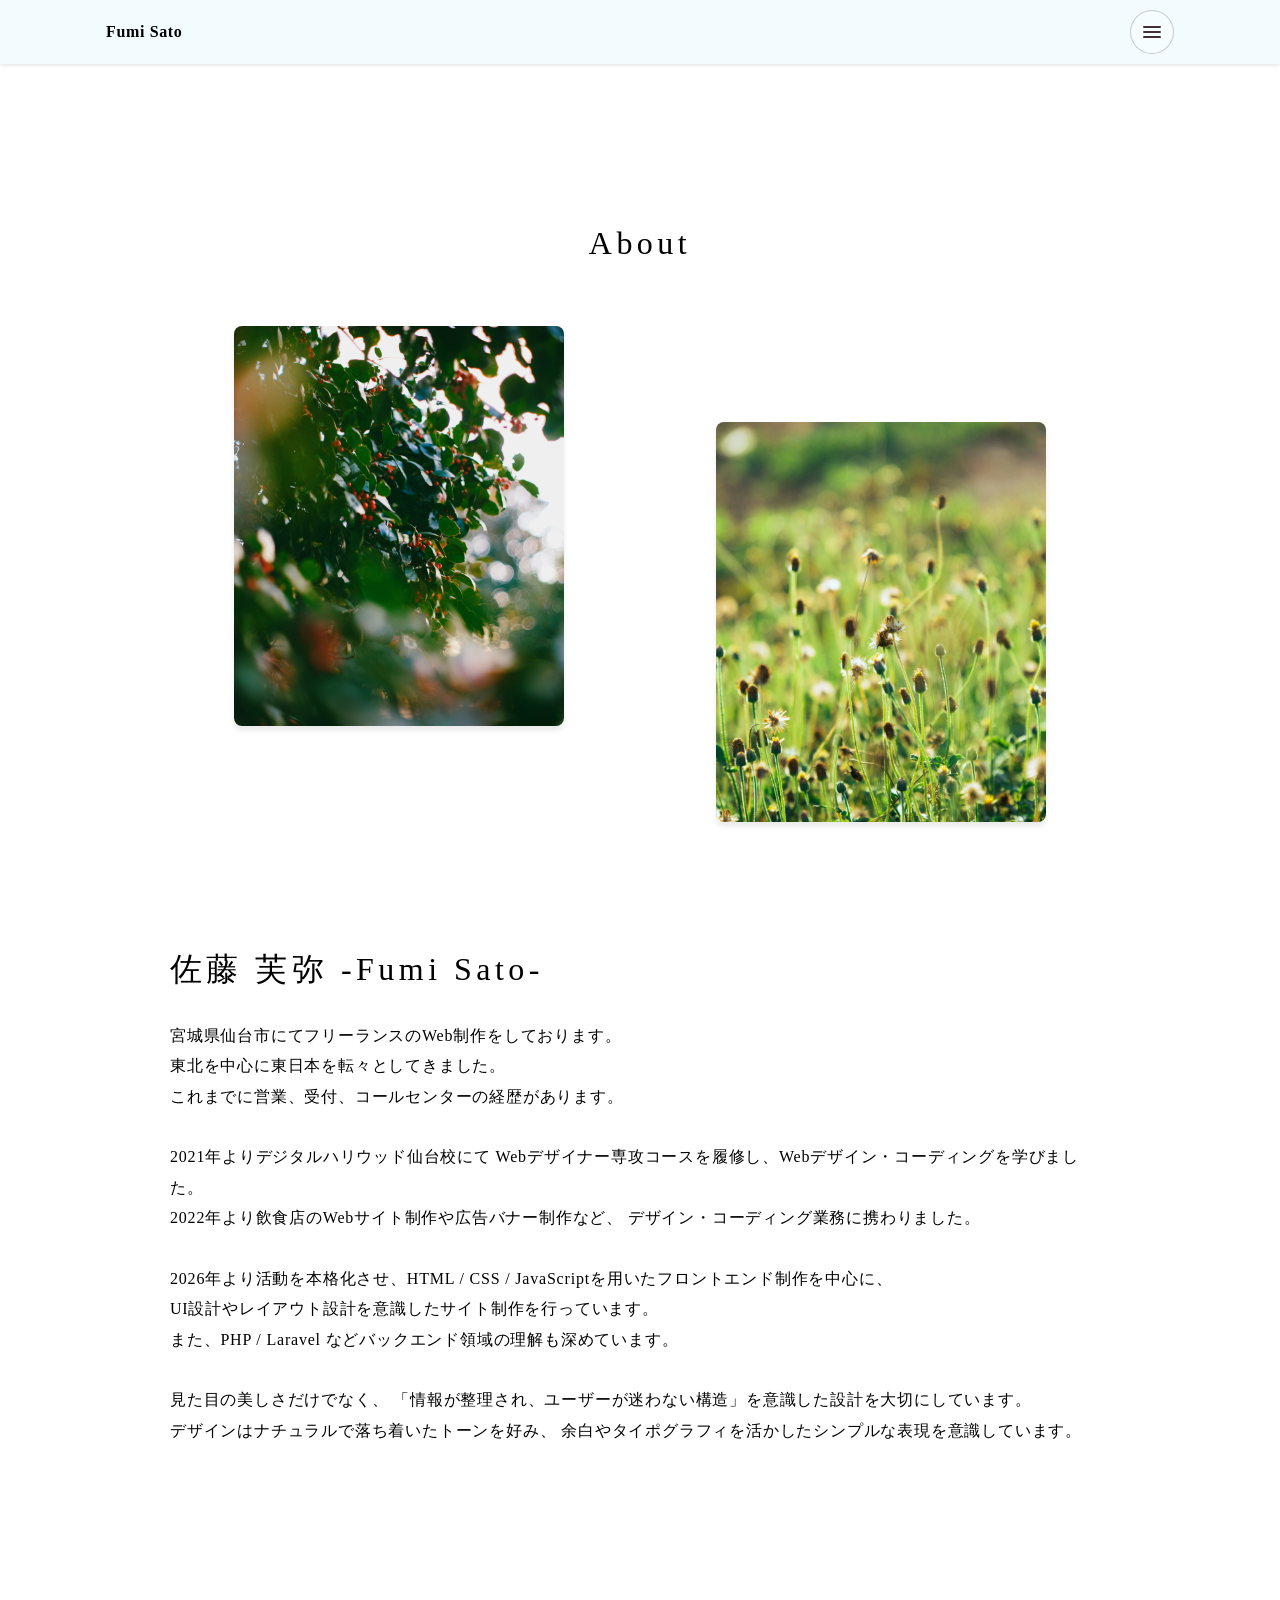
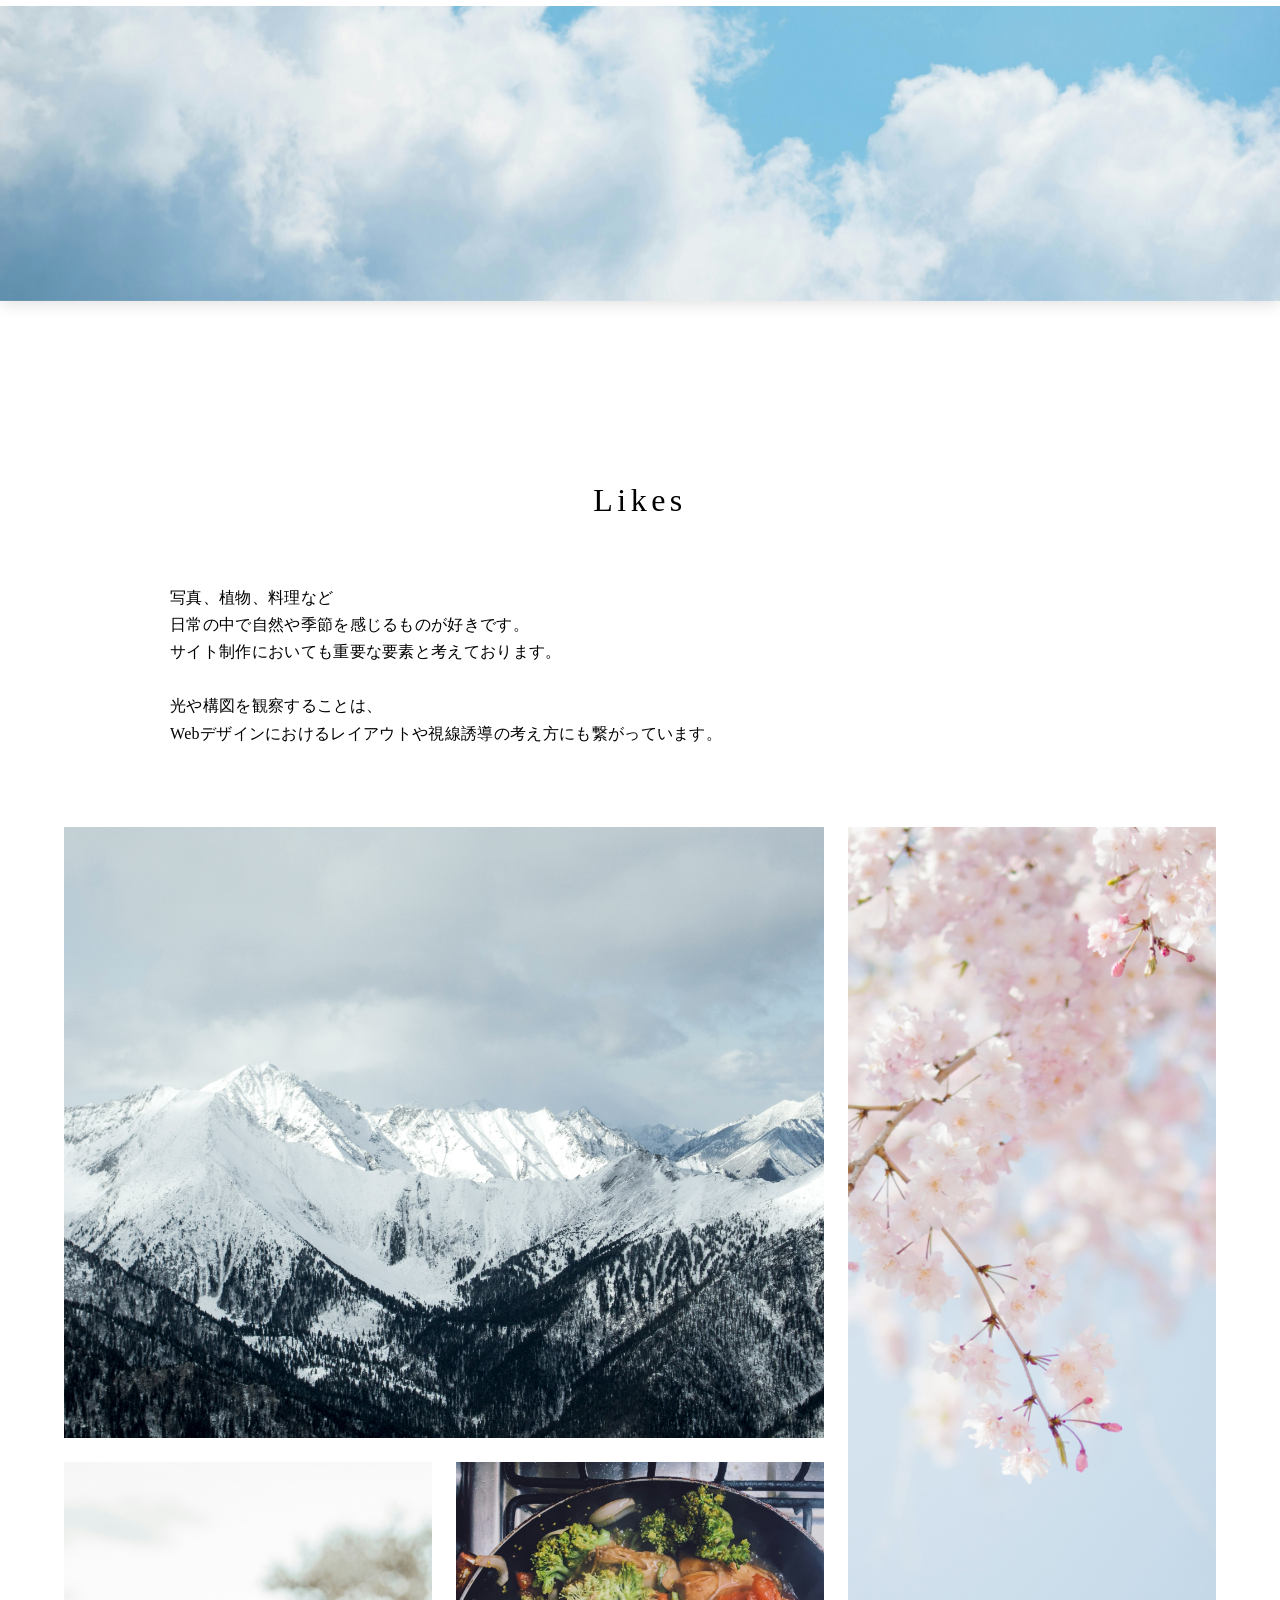
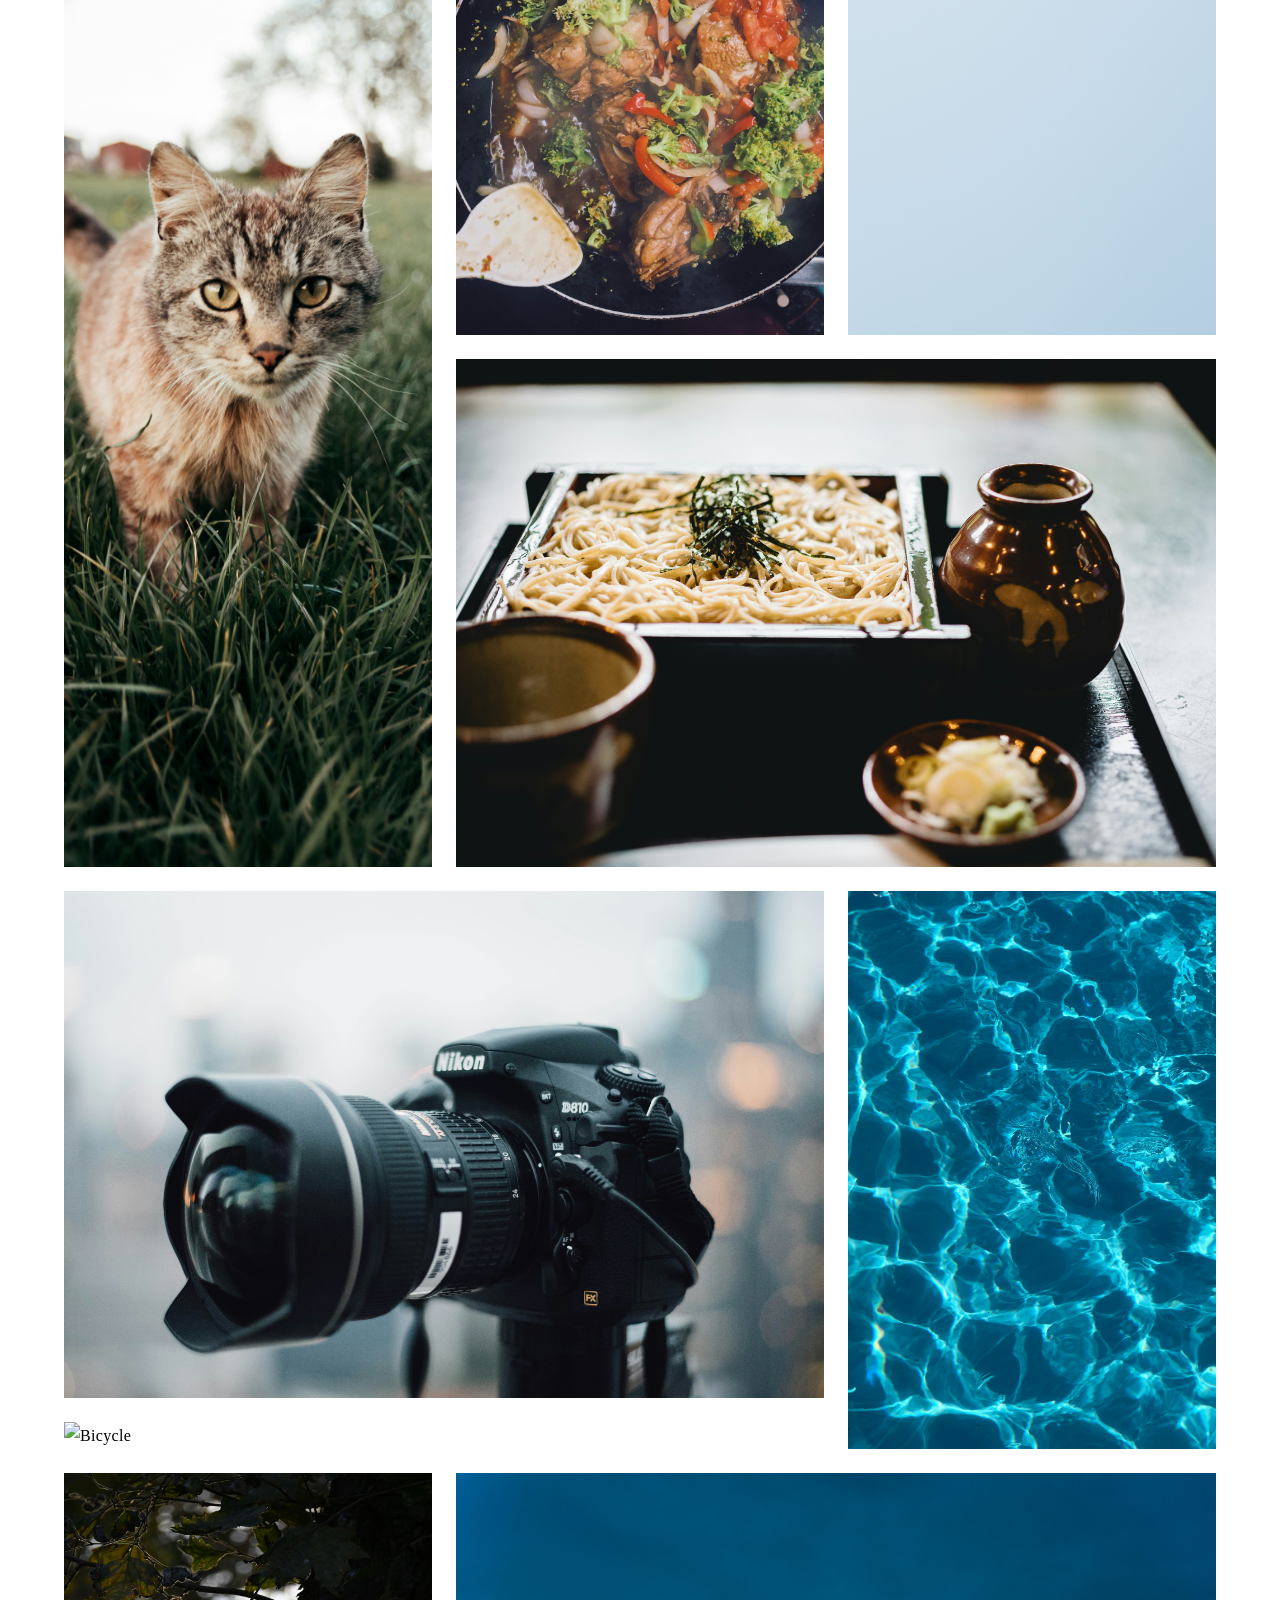
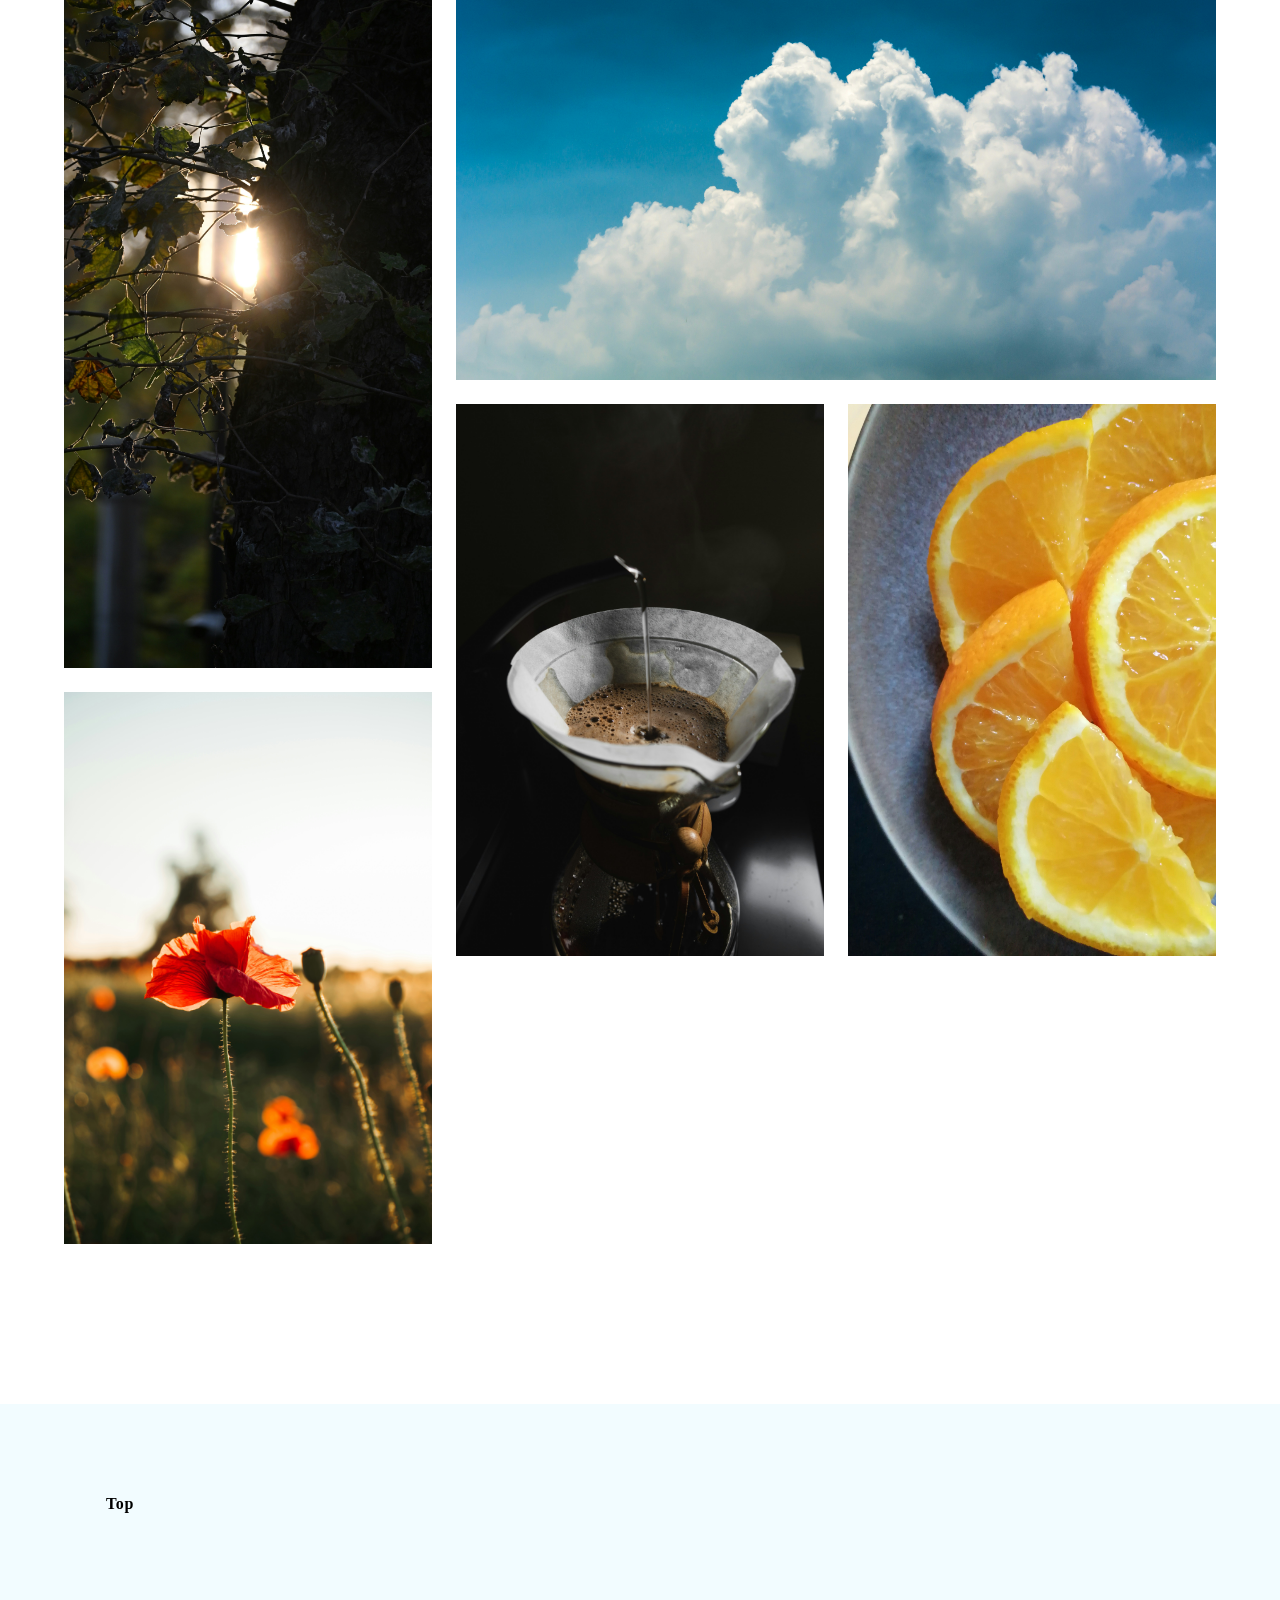
==== about.html @ f1c5778a "20260402_feat_tablet-responsive_index-about_complete" ====
<!DOCTYPE html>
<html>
  <head prefix="og: http://ogp.me">
    <meta charset="UTF-8" />
    <meta name="viewport" content="width=device-width, initial-scale=1" />
    <meta name="description" content="・・・" />
    <meta name="format-detection" content="telephone=no,address=no,email=no" />
    <meta http-equiv="X-UA-Compatible" content="IE=edge" />
    <meta name="robots" content="noindex,nofollow" />

    <!-- ICON -->
    <link rel="shortcut icon" href=".." />
    <link rel="apple-touch-icon-precomposed" href=".." />

    <!-- CSS -->
    <link rel="stylesheet" href="shared/reset.css" />
    <link rel="stylesheet" href="shared/common.css" />
    <link rel="stylesheet" href="shared/style.css" />
    <link rel="stylesheet" href="shared/about.css" />
    <link rel="stylesheet" href="/shared/work.css" />

    <title>title</title>
  </head>
  <body>
    <!-- header -->
    <header class="header">
      <div class="container header__inner">
        <a class="header__name" href="/index.html">Fumi Sato</a>
        <button class="menu-btn" id="menuButton" aria-expanded="false">
          <span class="menu-icon" aria-hidden="true">
            <span></span><span></span><span></span>
          </span>
        </button>
      </div>
    </header>

    <div id="overlay" class="overlay" hidden></div>
    <nav id="siteDrawer" class="drawer" aria-hidden="true" hidden>
      <div class="drawer__title">Menu</div>
      <ul class="drawer__nav">
        <li><a href="/index.html">Top</a></li>
        <li><a href="/about.html">About</a></li>
        <li><a href="/index.html#works">Works</a></li>
        <li><a href="/index.html#tools">Tools</a></li>
        <li><a href="/index.html#contact">Contact</a></li>
        <li>
          <a
            href="https://github.com/Saf-sato/portfolio-site"
            target="_blank"
            rel="noreferrer"
            >GitHub</a
          >
        </li>
      </ul>
      <div class="drawer__meta">
        <a href="mailto:fumisato.web@gmail.com">fumisato.web@gmail.com</a>
      </div>
    </nav>

    <main>
      <div id="about">
        <div class="container">
          <div data-animate="fade">
            <h2 class="about__title">About</h2>
          </div>
          <div class="about__bg" data-animate="fade">
            <img src="/img/about_1.jpg" alt="about-1" />
            <img
              src="/img/about_4.jpg"
              style="top: var(--space-8)"
              alt="about-2"
            />
          </div>
          <div data-animate="fade">
            <h2 class="about__name" data-animate="fade">
              佐藤 芙弥 -Fumi Sato-
            </h2>
            <div class="about__p" data-animate="fade">
              <p>
                宮城県仙台市にてフリーランスのWeb制作をしております。<br />
                東北を中心に東日本を転々としてきました。<br />
                これまでに営業、受付、コールセンターの経歴があります。
                <br />
                <br />
                2021年よりデジタルハリウッド仙台校にて
                Webデザイナー専攻コースを履修し、Webデザイン・コーディングを学びました。<br />

                2022年より飲食店のWebサイト制作や広告バナー制作など、
                デザイン・コーディング業務に携わりました。<br />
                <br />
                2026年より活動を本格化させ、HTML / CSS /
                JavaScriptを用いたフロントエンド制作を中心に、<br />
                UI設計やレイアウト設計を意識したサイト制作を行っています。<br />
                また、PHP / Laravel
                などバックエンド領域の理解も深めています。<br />
                <br />
                見た目の美しさだけでなく、
                「情報が整理され、ユーザーが迷わない構造」を意識した設計を大切にしています。<br />
                デザインはナチュラルで落ち着いたトーンを好み、
                余白やタイポグラフィを活かしたシンプルな表現を意識しています。
              </p>
            </div>
          </div>
        </div>
        <!-- 
        ______________________＿ -->
        <div class="about__area scroll-image" data-animate="fade">
          <img src="img/about_6.jpg" alt="about-3" />
        </div>

        <!-- ______________________＿
          -->
        <div class="container" data-animate="fade">
          <div class="about__i">
            <h2 class="about__title">Likes</h2>
            写真、植物、料理など
            <br />日常の中で自然や季節を感じるものが好きです。<br />
            サイト制作においても重要な要素と考えております。<br />
            <br />
            光や構図を観察することは、<br />
            Webデザインにおけるレイアウトや視線誘導の考え方にも繋がっています。<br />
          </div>
        </div>
        <div class="about__list" data-animate="fade">
          <div class="about__item landscape">
            <img src="/img/like_6.jpg" alt="SnowMountain" />
            <div>
              <p class="about__overlay">Snow Mountain</p>
            </div>
          </div>
          <div class="about__item portrait">
            <img src="/img/like_13.jpg" alt="Sakura" />
            <div class="about__overlay">
              <p>Sakura</p>
            </div>
            <div class="about__item portrait">
              <img src="/img/like_11.jpg" alt="Salad" />
              <div>
                <p class="about__overlay">Salad</p>
              </div>
            </div>
          </div>
          <div class="about__item portrait">
            <img src="/img/like_15.jpg" alt="Cat" />
            <div>
              <p class="about__overlay">Cat</p>
            </div>
          </div>
          <div class="about__item landscape">
            <img src="/img/like_10.jpg" alt="Soba" />
            <div>
              <p class="about__overlay">Soba</p>
            </div>
          </div>
          <div class="about__item landscape">
            <img src="/img/like_4.jpg" alt="Camera" />
            <div>
              <p class="about__overlay">Camera</p>
            </div>
          </div>

          <div class="about__item landscape">
            <img src="/img/like_5.jpg" alt="Bicycle" />
            <div>
              <p class="about__overlay">Bicycle</p>
            </div>
          </div>

          <div class="about__item portrait">
            <img src="/img/like_1.jpg" alt="WaterSurface" />
            <div>
              <p class="about__overlay">Water Surface</p>
            </div>
          </div>
          <div class="about__item large">
            <img src="/img/like_7.jpg" alt="SunLight" />
            <div>
              <p class="about__overlay">Sun Light</p>
            </div>
          </div>
          <div class="about__item landscape">
            <img src="/img/like_17.jpg" alt="Sky" />
            <div>
              <p class="about__overlay">Sky</p>
            </div>
          </div>
          <div class="about__item portrait">
            <img src="/img/like_3.jpg" alt="Coffee" />
            <div>
              <p class="about__overlay">Coffee</p>
            </div>
          </div>
          <div class="about__item portrait">
            <img src="/img/like_12.jpg" alt="Orange" />
            <div>
              <p class="about__overlay">Orange</p>
            </div>
          </div>
          <div class="about__item square">
            <img src="/img/like_2.jpg" alt="Cooking" />
            <div>
              <p class="about__overlay">Cooking</p>
            </div>
          </div>
          <div class="about__item portrait">
            <img src="/img/like_16.jpg" alt="Flower" />
            <div>
              <p class="about__overlay">Flower</p>
            </div>
          </div>
        </div>
      </div>
    </main>

    <!-- footer -->
    <footer id="footer">
      <div class="container footer__inner">
        <a class="header__name" href="#">Top</a>
      </div>
    </footer>
    <!-- JS -->

    <script src="https://ajax.googleapis.com/ajax/libs/jquery/3.7.1/jquery.min.js"></script>
    <script src="https://cdn.jsdelivr.net/npm/simple-parallax-js@5.6.2/dist/simpleParallax.min.js"></script>
    <script src="shared/main.js"></script>
  </body>
</html>
---- shared/common.css ----
/* ==================================
common
================================== */

a {
  color: inherit;
  text-decoration: none;
  text-underline-offset: 0.2em;
  transition: opacity 0.3s ease;
}

a:hover {
  opacity: 0.7;
}

:root {
  /* ------ Layout ------ */
  --container: 1100px;
  --gutter: 20px;

  /* ------ Color system ------ */
  --color-text: #444;
  --color-subtext: #666;
  --color-category: rgb(103, 103, 103);
  --color-bg: #ffffff;
  --color-footer: rgba(176, 235, 255, 0.166);
  --color-bg-shadow: rgba(0, 0, 0, 0.35);
  --color-bg-soft: #f7f7f7;
  --color-border: #2929293c;
  --color-accent: #4a80f6;
  --color-title: #f0f0f0;

  /* ------ Typography ------ */
  --fs-base: 16px;
  --lh-base: 1.7;
  --lh-tight: 1.2; /* 見出し用 */

  /* Font  scale */
  --fs-1: 12px;
  --fs-2: 14px;
  --fs-3: 16px;
  --fs-4: 20px;
  --fs-5: 24px;
  --fs-6: 32px;
  --fs-7: 40px;
  --fs-8: 48px;

  /* ------ Spacing scale ------ */
  --space-1: 8px;
  --space-2: 16px;
  --space-3: 24px;
  --space-4: 32px;
  --space-5: 48px;
  --space-6: 64px;
  --space-7: 80px;
  --space-8: 96px;
  --space-9: 160px;

  /* ------ Radius ------ */
  --radius-sm: 8px;
  --radius-md: 12px;
  --radius-lg: 24px;
  --radius-xl: 32px;

  /* ------ Shadow ----- */
  --shadow-sm: 0 2px 2px rgba(0, 0, 0, 0.08);
  --shadow-md: 0 5px 5px rgba(0, 0, 0, 0.08);
  --shadow-lg: 0 4px 16px rgba(0, 0, 0, 0.12);
  --shadow-xl: 0 5px 20px rgba(0, 0, 0, 0.24);
  --shadow-wh: 2px 1px 1px rgb(222 222 222 / 41%);
  /* ------ Z index ------ */
  --z-header: 50;
  --z-overlay: 80;
  --z-drawer: 90;
  --z-modal: 100;

  /* ------ Animation ------ */
  --drawer-w: min(78vw, 360px);
  --dur: 240ms; /* アニメーション時間（240ms） */
  --ease: cubic-bezier(0.2, 0.8, 0.2, 1);

  /* --- guide line --- */
  --guide-line: none;
  --guide-bg: none;
  /* --guide-line: rgb(54, 94, 180);
  --guide-bg: rgb(172, 240, 255); */
  /* border: solid 1px var(--guide-color); */
}

html {
  font-size: var(--fs-base);
  caret-color: transparent;
}

body {
  line-height: var(--lh-base);
  letter-spacing: 0.02em;
  -webkit-font-smoothing: antialiased;
}

section {
  margin-bottom: var(--space-8);
}

.container {
  width: min(100% - (var(--gutter) * 2), var(--container));
  margin-inline: auto;
  padding: 0 var(--space-2);
}

[class$="__title"] {
  font-weight: 100;
  font-size: var(--fs-6);
  letter-spacing: 0.14em;
  margin-bottom: var(--space-6);
}

h1,
h2,
h3,
h4 {
  line-height: var(--lh-tight);
  margin: 0;
}

p {
  margin: 0;
  letter-spacing: 0.05em;
}

img {
  box-shadow: var(--shadow-lg);
}

* {
  box-sizing: border-box;
}

#works,
#tools,
#contact {
  scroll-margin-top: var(--space-7);
}

/* ==================================
  Breakpoints
  Desktop First: 1024px / 768px
================================== */
/* --- タブレット: ～768px --- */
@media (max-width: 768px) {
  a {
    color: inherit;
    text-decoration: none;
    text-underline-offset: 0.2em;
    transition: opacity 0.3s ease;
  }

  a:hover {
    opacity: 0.7;
  }

  :root {
    /* ------ Layout ------ */
    --container: 100%;
    --gutter: 16px;

    /* ------ Color system ------ */
    --color-text: #444;
    --color-subtext: #666;
    --color-category: rgb(103, 103, 103);
    --color-bg: #ffffff;
    --color-footer: rgba(176, 235, 255, 0.166);
    --color-bg-shadow: rgba(0, 0, 0, 0.35);
    --color-bg-soft: #f7f7f7;
    --color-border: #2929293c;
    --color-accent: #4a80f6;
    --color-title: #f0f0f0;

    /* ------ Typography ------ */
    --fs-base: 16px;
    --lh-base: 1.7;
    --lh-tight: 1.2; /* 見出し用 */

    /* Font  scale */
    --fs-1: 12px;
    --fs-2: 14px;
    --fs-3: 16px;
    --fs-4: 20px;
    --fs-5: 24px;
    --fs-6: 32px;
    --fs-7: 40px;
    --fs-8: 48px;

    /* ------ Spacing scale ------ */
    --space-1: 8px;
    --space-2: 16px;
    --space-3: 24px;
    --space-4: 32px;
    --space-5: 48px;
    --space-6: 64px;
    --space-7: 80px;
    --space-8: 96px;
    --space-9: 160px;

    /* ------ Radius ------ */
    --radius-sm: 8px;
    --radius-md: 12px;
    --radius-lg: 24px;
    --radius-xl: 32px;

    /* ------ Shadow ----- */
    --shadow-sm: 0 2px 2px rgba(0, 0, 0, 0.08);
    --shadow-md: 0 5px 5px rgba(0, 0, 0, 0.08);
    --shadow-lg: 0 4px 16px rgba(0, 0, 0, 0.12);
    --shadow-xl: 0 5px 20px rgba(0, 0, 0, 0.24);
    /* ------ Z index ------ */
    --z-header: 50;
    --z-overlay: 80;
    --z-drawer: 90;
    --z-modal: 100;

    /* ------ Animation ------ */
    --drawer-w: min(78vw, 360px);
    --dur: 240ms; /* アニメーション時間（240ms） */
    --ease: cubic-bezier(0.2, 0.8, 0.2, 1);

    /* --- guide line --- */
    --guide-line: none;
    --guide-bg: none;
    /* --guide-line: rgb(54, 94, 180);
  --guide-bg: rgb(172, 240, 255); */
    /* border: solid 1px var(--guide-color); */
  }

  html {
    font-size: var(--fs-base);
    caret-color: transparent;
  }

  body {
    line-height: var(--lh-base);
    letter-spacing: 0.02em;
    -webkit-font-smoothing: antialiased;
  }

  section {
    margin-bottom: var(--space-6);
  }

  .container {
    margin-inline: auto;
    width: min(100% - (var(--gutter) * 2), var(--container));
    padding: 0;
  }

  [class$="__title"] {
    font-weight: 100;
    font-size: var(--fs-6);
    letter-spacing: 0.14em;
    margin-bottom: var(--space-4);
  }

  :is(.works__title, ) {
    font-weight: 100;
    font-size: var(--fs-6);
    letter-spacing: 0.14em;
    margin-bottom: var(--space-4);
  }

  h1,
  h2,
  h3,
  h4 {
    line-height: var(--lh-tight);
    margin: 0;
  }

  p {
    margin: 0;
    letter-spacing: 0.05em;
  }

  img {
    box-shadow: var(--shadow-lg);
  }

  * {
    box-sizing: border-box;
  }

  #works,
  #tools,
  #contact {
    scroll-margin-top: var(--space-7);
  }
}

/* ==================================
common next,back__button
================================== */
.next__button {
  display: flex;
  inline-size: max-content;
  /* margin: 0 auto;   真ん中寄せ解除  */
  align-items: center;
  gap: var(--space-1);
}

.next__button:hover {
  opacity: 0.7;
}

.next__button__arrow {
  display: inline-block;
  transition: transform 0.3s ease;
}

.next__button:hover .next__button__arrow {
  transform: translateX(4px);
}

.back__button {
  display: flex;
  inline-size: max-content;
  margin: 0 auto;
  align-items: center;
  gap: var(--space-1);
}

.back__button:hover {
  opacity: 0.7;
}

.back__button__arrow {
  display: inline-block;
  transition: transform 0.3s ease;
}

.back__button:hover .back__button__arrow {
  transform: translateX(-4px);
}

/* ==================================
common data-animate="fade"
================================== */

@keyframes fadeIn {
  from {
    opacity: 0;
    transform: translateY(0);
  }
  to {
    opacity: 1;
    transform: translateY(0);
  }
}

[data-animate="fade"] {
  opacity: 0;
  transition: opacity 1s ease;
  animation: fadeIn linear;
  animation-timeline: view();
  animation-range: entry 0% cover 35%;
  /* 先に出したい要素向け数値 →0% cover 10%;*/
}

[data-animate="fade"].is__show {
  opacity: 1;
}
/* ==================================
common --page-animation
================================== */

/* ==================================
header
================================== */
/* --- Header --- */
.header {
  position: sticky;
  top: 0;
  z-index: 50;
  background: rgba(176, 235, 255, 0.166);
  backdrop-filter: blur(10px);
  box-shadow: var(--shadow-sm);
}
.header__inner {
  display: flex;
  align-items: center;
  justify-content: space-between;
  height: var(--space-6);
}
.header__name {
  font-weight: 600;
  letter-spacing: 0.04em;
}

/* --- Hamburger button --- */
.menu-btn {
  display: inline-grid;
  place-items: center;
  width: 44px;
  height: 44px;
  border: 1px solid var(--color-border);
  border-radius: 100%;
  background: rgba(255, 255, 255, 0.3);
  cursor: pointer;
}

.menu-icon {
  position: relative;
  width: 18px;
  height: 12px;
}
.menu-icon span {
  position: absolute;
  left: 0;
  width: 100%;
  height: 2px;
  background: #3e3131;
  border-radius: 2px;
  transition: transform var(--dur) var(--ease), top var(--dur) var(--ease),
    opacity var(--dur) var(--ease);
}
.menu-icon span:nth-child(1) {
  top: 0;
}
.menu-icon span:nth-child(2) {
  top: 5px;
}
.menu-icon span:nth-child(3) {
  top: 10px;
}

/* --- Open state: hamburger -> X --- */
.is-open .menu-icon span:nth-child(1) {
  top: 5px;
  transform: rotate(45deg);
}
.is-open .menu-icon span:nth-child(2) {
  opacity: 0;
}
.is-open .menu-icon span:nth-child(3) {
  top: 5px;
  transform: rotate(-45deg);
}

/* --- Overlay --- */
.overlay {
  position: fixed;
  inset: 0;
  background: rgba(0, 0, 0, 0.35);
  opacity: 0;
  pointer-events: none;
  transition: opacity var(--dur) var(--ease);
  z-index: 80;
}
.overlay.is-open {
  opacity: 1;
  pointer-events: auto;
}

/* --- Drawer --- */
.drawer {
  display: flex;
  flex-direction: column;
  position: fixed;
  top: 0;
  right: 0;
  height: 100dvh;
  width: var(--drawer-w);
  background: #fff;
  transform: translateX(100%);
  transition: transform var(--dur) var(--ease);
  z-index: 90;
  padding: 20px 18px;
  gap: 18px;
}
.drawer.is-open {
  transform: translateX(0);
}
.drawer__title {
  color: rgba(0, 0, 0, 0.6);
}
.drawer__nav {
  display: grid;
  gap: 10px;
  padding: 0;
  margin: 0;
  list-style: none;
}
.drawer__nav a {
  display: block;
  padding: 10px 10px;
  border-radius: 12px;
}
.drawer__nav a:hover {
  background: rgba(0, 0, 0, 0.04);
}
.drawer__meta {
  margin-top: auto;
  padding-top: 14px;
  display: grid;
  gap: 10px;
  font-size: 14px;
  color: rgba(0, 0, 0, 0.75);
}

/* --- Scroll lock --- */
body.is-locked {
  overflow: hidden;
}

/* ==================================
footer
================================== */
#footer {
  display: block;
  position: relative;
  background: var(--color-footer);
  top: var(--space-9);
}
.footer__inner {
  display: flex;
  align-items: center;
  justify-content: space-between;
  height: 200px;
}
.footer__name {
  font-weight: 600;
  letter-spacing: 0.04em;
}
@media (max-width: 768px) {
  #footer {
    margin: 0 auto;
    min-width: 300px;
    padding: 0 var(--space-8);
  }
}
---- shared/style.css ----
/* ==================================
hero
================================== */
#hero {
  position: relative;
  height: 80vh;
  overflow: hidden;
  clip-path: border-box;
}

.hero__bg {
  position: absolute;
  inset: 0;
  z-index: -1;
}

.hero__bg img {
  width: 100%;
  height: 100%;
  object-fit: cover;
  /* hero画像の差替時：位置調整項目 */
  object-position: calc(100% - 0px) calc(55% - 10px);
  clip-path: polygon(0 -40%, 100% 0%, 100% 100%, 40% 100%);
}

.hero__name {
  position: absolute;
  mix-blend-mode: soft-light;
  top: 50%;
  left: 15%;
  transform: translate(-50%, -50%);
  text-shadow: var(--shadow-wh);
}

/* ======= tablet/sp境界 =======*/
@media (max-width: 768px) {
  .hero__name {
    left: 22%;
  }
}

/* ==================================
self
================================== */
#self {
  position: relative;
  width: 100%;
  margin-bottom: calc(var(--space-8) + var(--space-9));
  padding: 0 var(--space-2);
}

.self__name {
  display: flex;
  margin-bottom: var(--space-4);
}
.self__name span {
  margin-left: var(--space-2);
}

.self__p {
  margin-bottom: var(--space-6);
}
.self__p a {
  display: block;
  position: relative;
  font-size: var(--fs-4);
  left: var(--space-3);
  margin-top: var(--space-3);
}

.self__space {
  margin-bottom: var(--space-4);
}

.self__area {
  position: relative;
}
.self__area img {
  object-fit: cover;
  width: 100%;
  height: 40vh;
  border-radius: var(--radius-lg);
  box-shadow: var(--shadow-md);
}
/* .self__p {
  letter-spacing: 0.2rem;
} */
@media (max-width: 768px) {
  #self {
    margin-bottom: var(--space-9);
    padding: 0 var(--space-8);
  }
}

/* ==================================
work
================================== */
#works {
  display: block;
  top: var(--space-5);
}

.works__inner {
  display: grid;
  grid-template-columns: 44% minmax(0, 1fr);
  align-items: start;
  border: solid 1px var(--guide-line);
}

/* --- PC left sticky --- */
.works__intro {
  position: sticky;
  top: var(--space-8);
  animation-range: entry 0% cover 10%;
  /* works__galleryとの幅を要調整 */
  margin-top: var(--space-4);
  left: 10vw;
  z-index: 10;
  isolation: isolate;
}

.works__title {
  padding: 0;
  border: solid 1px var(--guide-line);
  margin: 0;
  white-space: nowrap;
}

.works__lead {
  display: block;
  font-size: calc(4px+ (var(--space-1)));
  line-height: 1.9;
  color: var(--color-text);
  margin-top: var(--space-3);
  border: solid 1px var(--guide-line);
  padding-right: var(--space-8);
}

/* デザイン事例 */
.works__link {
  display: inline-flex;
  align-items: center;
  width: fit-content;
  font-size: var(--fs-2);
  line-height: 1;
  text-decoration: none;
  color: inherit;
  padding-bottom: 4px;
  border-bottom: 1px solid #111;
}

/* --- PC right  --- */
.works__gallery {
  position: relative;
  display: grid;
  grid-template-rows: repeat(4, auto);
  column-gap: 1.5em;
  gap: var(--space-6);
  margin-top: var(--space-8);
  margin-left: var(--space-4);
  z-index: 1;
}

.works__content {
  box-sizing: border-box;
  border: solid 1px var(--guide-line);
  margin-bottom: var(--space-6);
}

.works__content a {
  display: block;
  text-decoration: none;
  color: inherit;

  font-size: var(--fs-2);
  line-height: 1.6;
}
.works__content img {
  display: block;
  object-position: center;
  object-fit: cover;
  margin: 0 auto;
  box-shadow: var(--shadow-md);
  border-radius: var(--radius-lg);
  transition: transform 0.5s ease, opacity 0.4s ease;
  aspect-ratio: 600 / 360;
  max-height: 500px;
}
.works__content span {
  display: block;
  height: var(--space-4);
}

.works__content a:hover img {
  opacity: 1;
}

.works__card {
  display: flex;
  flex-direction: column;
  position: relative;
  gap: var(--space-3);
  margin-left: var(--space-3);
  margin-top: var(--space-3);
  border: solid 1px var(--guide-line);
}

.works__card h3 {
  font-size: var(--fs-4);
  margin-left: var(--space-1);
}

.works__card ul {
  font-size: var(--fs-2);
  display: flex;
  list-style: none;
  margin: 0;
  padding: 0;
}
.works__card li {
  padding: var(--space-1);
  margin-left: var(--space-1);
  border: solid 1px;
  border-radius: var(--radius-md);
  display: block;
  width: max-content;
}

/* ======= tablet/sp境界 =======*/
@media (max-width: 768px) {
  .works__inner {
    display: flex;
    grid-template-columns: none;
    flex-direction: column;
    align-items: center;
  }
  .works__intro {
    position: inherit;
    display: contents;
  }
  .works__title {
    white-space: break-spaces;
  }
  .works__lead {
    padding-right: 0;
  }

  /* --- PC right  --- */
  .works__gallery {
    /* padding-left: var(--space-6); */
    margin-left: 0;
    margin-top: var(--space-5);
  }
  .works__content img {
    max-height: 300px;
  }
  .works__card {
    /* left: 0; */
    padding-right: var(--space-3);
  }
  /* .works__card ul {
    flex-direction: column;
  } */
}

/* ===============================
Tools
=============================== */
#tools {
  background-color: var(--color-bg-soft);
  padding: var(--space-6) 0;
  display: block;
}

.tools__list {
  display: grid;
  grid-template-columns: repeat(2, 1fr);
  gap: var(--space-4);
  max-width: 800px;
  margin: 0 auto;
  padding: 0;
  list-style: none;
}

.tools__title {
  text-align: center;
  animation-range: entry 0% cover 10%;
}

.tools__item {
  border: 1px solid #eee;
  box-shadow: var(--shadow-lg);
  padding: var(--space-4);
}

.tools__item h3 {
  font-weight: 600;
  margin-bottom: var(--space-2);
}

.tools__item ul {
  list-style: none;
}

.tools__item li {
  margin-bottom: var(--space-1);
}
/* tablet/sp境界 */
@media (max-width: 768px) {
  .tools__list {
    grid-template-columns: none;
    margin: 0 auto;
    min-width: 300px;
    padding: 0 var(--space-8);
  }
}

/* ==================================
contact
================================== */
#contact {
  margin-bottom: var(--space-6);
}
.contact__lead p {
  margin-bottom: var(--space-2);
}
.contact__lead a {
  position: relative;
  left: var(--space-2);
}

@media (max-width: 768px) {
  #contact {
    margin: 0 auto;
    min-width: 300px;
    padding: 0 var(--space-8);
  }
}
---- shared/about.css ----
/* ==================================
about
================================== */

#about {
  position: relative;
  overflow: hidden;
  margin-top: var(--space-9);
}
.about__title {
  border: solid 1px var(--guide-line);
  text-align: center;
}

.about__bg {
  display: grid;
  max-height: max-content;
  padding-bottom: calc(var(--space-6) + var(--space-9));
  border: solid 1px var(--guide-line);
  gap: var(--space-3);
  grid-auto-flow: column;
  justify-content: space-evenly;
}

.about__bg img {
  position: relative;
  /* max-width: 400px; */
  box-shadow: var(--shadow-md);
  border-radius: var(--radius-sm);
  border: solid 1px var(--guide-line);
  width: 330px;
  max-height: 400px;
  object-fit: cover;
}

.about__name {
  display: block;
  padding: 0 var(--space-4);
  text-align: -webkit-auto;
  margin: 0 var(--space-4);
  /* __title css引用 */
  font-weight: 100;
  font-size: var(--fs-6);
  letter-spacing: 0.14em;
  margin-bottom: var(--space-4);
}

.about__p {
  display: block;
  padding: 0 var(--space-4);
  margin: 0 var(--space-4);
  margin-bottom: var(--space-7);
  text-align: -webkit-auto;
}

.about__p p {
  line-height: 1.9; /*!! */
}
.about__area {
  position: relative;
  overflow: hidden;
  min-height: 35vh;
  width: 100%;
  margin-top: var(--space-9);
}

.about__area img {
  position: absolute;
  bottom: -15%;
  left: 0;
  width: 100%;
  height: 160%;
  object-fit: cover;
  transform: translateY(0);
  will-change: transform;
}

.about__i {
  display: block;
  padding: 0 var(--space-4);
  margin: 0 var(--space-4);
  margin-top: var(--space-9);
  margin-bottom: var(--space-7);
  text-align: -webkit-auto;
}
.about__like {
  text-align: justify;
  /* __title css引用 */
  font-weight: 100;
  font-size: var(--fs-6);
  letter-spacing: 0.14em;
  margin-bottom: var(--space-4);
}
/* like images */
.about__list {
  display: grid;
  grid-auto-flow: dense;
  grid-template-columns: repeat(3, 1fr);
  max-width: 1300px;
  gap: var(--space-3);
  margin-inline: auto;
  padding: 0 var(--space-6);
}

.about__item {
  position: relative;
  overflow: hidden;
}
.about__item img {
  display: block;
  width: 100%;
  height: 100%;
  object-fit: cover;
}

/* overlay */
.about__overlay {
  position: absolute;
  inset: 0;
  display: grid;
  place-items: center;
  font-size: var(--fs-7);
  font-weight: 200;
  letter-spacing: var(--fs-2);
  background: var(--color-bg-shadow);
  color: var(--color-title);
  padding: var(--space-2);
  opacity: 0;
  transition: opacity 0.3s ease;
}

.about__item:hover .about__overlay {
  opacity: 1;
}

/* image size */
.square {
  grid-column: span 1;
  grid-row: span 1;
}

/* 1 × 2 */
.portrait {
  grid-column: span 1;
  grid-row: span 2;
}

/* 2 × 1 */
.landscape {
  grid-column: span 2;
  grid-row: span 1;
}

/* 2 × 2 */
.large {
  grid-column: span 1;
  grid-row: span 2;
}

/* ======= tablet/sp境界 =======*/
@media (max-width: 768px) {
  .about__name {
    margin: 0 var(--space-4);
    margin-bottom: var(--space-4);
  }

  .about__like {
    text-align: justify;
  }

  .about__overlay {
    font-size: var(--fs-4);
    font-weight: 200;
    letter-spacing: var(--fs-1);
  }
}
---- shared/work.css ----
/* ==================================
work --wrapper 
================================== */
#work {
  position: relative;
  overflow: hidden;
  margin-top: var(--space-9);
  margin-bottom: var(--space-4);
}
#work span {
  display: block;
  height: var(--space-6);
  border: solid 1px var(--guide-line);
}

/* --- overview --- */
.work__wrapper {
  display: flex;
  justify-content: space-around;
  gap: var(--space-7);
  border: solid 1px var(--guide-line);
}

.work__left img {
  display: block;
  margin-inline: auto;
  box-shadow: none;
  max-height: 480px;
  border-radius: var(--radius-md);
}
.work__left h2 {
  text-align: center;
}

.work__right {
  min-width: 400px;
  padding-right: var(--space-3);
}
.work__right dl {
  display: grid;
  grid-template-columns: 180px 1fr;
  margin: 0 auto;
  margin-top: var(--space-5);
  margin-bottom: var(--space-4);
}

.work__right dt,
.work__right dd {
  margin: 0;
  padding: var(--space-3) 0;
  border-bottom: 1px solid var(--color-border);
}
.work__right dt {
  font-weight: 600;

  padding-left: var(--space-2);
}
.work__right dd {
  line-height: 1.8;
}

.work__right p {
  margin: 0 auto;
  margin-bottom: var(--space-3);
}

.work__category {
  font-size: var(--fs-2);
  color: var(--color-category);
  line-height: 1;
  padding-left: var(--space-2);
  opacity: 0.8;
}

/* ==================================
work --comment
================================== */

.comment__wrapper {
  display: block;
  border: solid 1px var(--guide-line);
  margin-bottom: var(--space-5);
}
.comment__list {
  display: flex;
  list-style: none;
  margin-bottom: var(--space-5);
}
.comment__list li {
  padding: var(--space-1);
  margin-left: var(--space-2);
  border: solid 1px;
  border-radius: var(--radius-md);
  display: block;
  width: max-content;
}

.comment__url {
  display: inline-flex;
  align-items: center;
  font-size: var(--fs-2);
  color: var(--color-subtext);
  line-height: 1;
  margin-left: var(--space-2);
  margin-bottom: var(--space-4);
}

/* ==================================
work --image
================================== */
.image__list {
  position: relative;
  top: var(--space-4);
  list-style: none;
  padding: none;

  display: flex;
  padding: 0 15vw;
  object-position: center;
  /* object-fit: none; */
  justify-content: center;
}
.image__list li {
  display: flex;
  justify-content: center;
  margin-bottom: var(--space-4);
}

.image__list li img {
  display: block;
  object-fit: cover;
  box-shadow: var(--shadow-xl);
  border-radius: var(--radius-lg);
  max-width: 100%;
  height: auto;
}

.image__list span {
  display: block;
  height: 100px;
}
/* ==================================
work --story
================================== */
.story__title {
  display: flex;
  font-size: var(--fs-4);
}
.story__list {
  display: grid;
}
.story__item {
  display: flex;
  flex-direction: row;
  justify-content: flex-start;
  align-items: baseline;
  margin-bottom: var(--space-5);
}

.story__item h4 {
  min-width: 200px;
}

/* ==================================
work --user
================================== */
.user__title {
  display: flex;
  font-size: var(--fs-4);
}

.user__list {
  display: grid;
}
.user__item {
  display: flex;
  flex-direction: row;
  justify-content: flex-start;
  align-items: baseline;
  margin-bottom: var(--space-5);
}

.user__item h4 {
  min-width: 200px;
}

/* ==================================
work --wire
================================== */
.wire__title {
  display: flex;
  font-size: var(--fs-4);
}
.wire__list {
  display: flex;
  list-style: none;
  justify-items: center;
  grid-auto-flow: column;
  justify-content: center;
  gap: var(--space-2);
}

.wire__list li {
  overflow: hidden;
  padding: var(--space-2);
}

.wire__list img {
  display: block;
  width: 100%;
  height: auto;
  object-fit: cover;
}

.wire__list li:nth-child(2) img {
  max-width: 500px;
}

/* ==================================
work-common CheckMark
================================== */
.checkmark {
  padding-left: var(--space-4);
  position: relative;
}

.checkmark:before,
.checkmark:after {
  content: "";
  display: block;
  position: absolute;
}
.checkmark:before {
  width: var(--space-3);
  height: var(--space-3);
  border-radius: var(--space-3);
  background: #ffffff;
  border: 1px solid #000000;
  left: 0;
  top: 3px;
}
.checkmark:after {
  border-left: 2px solid #000000;
  border-bottom: 2px solid #000000;
  width: var(--space-3);
  height: var(--space-1);
  -webkit-transform: rotate(-45deg);
  transform: rotate(-45deg);
  left: 5px;
  top: 6px;
}
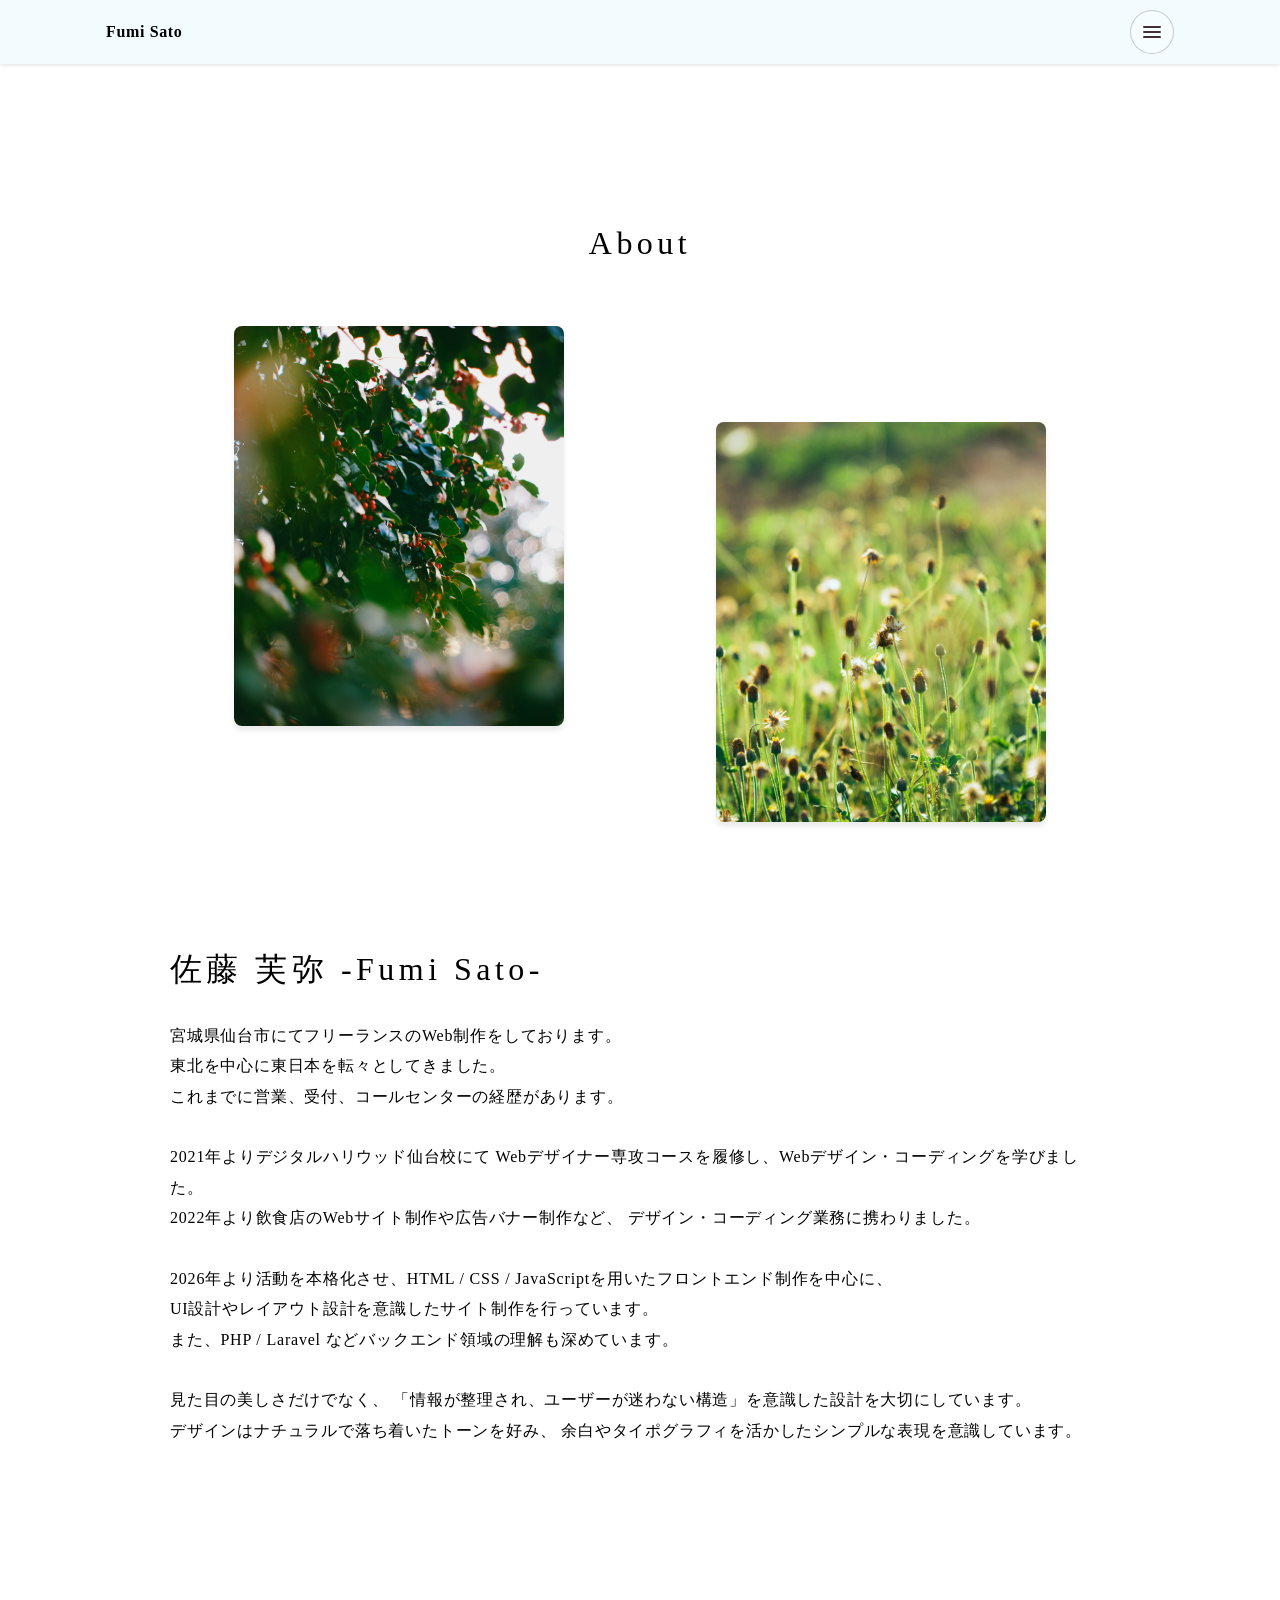
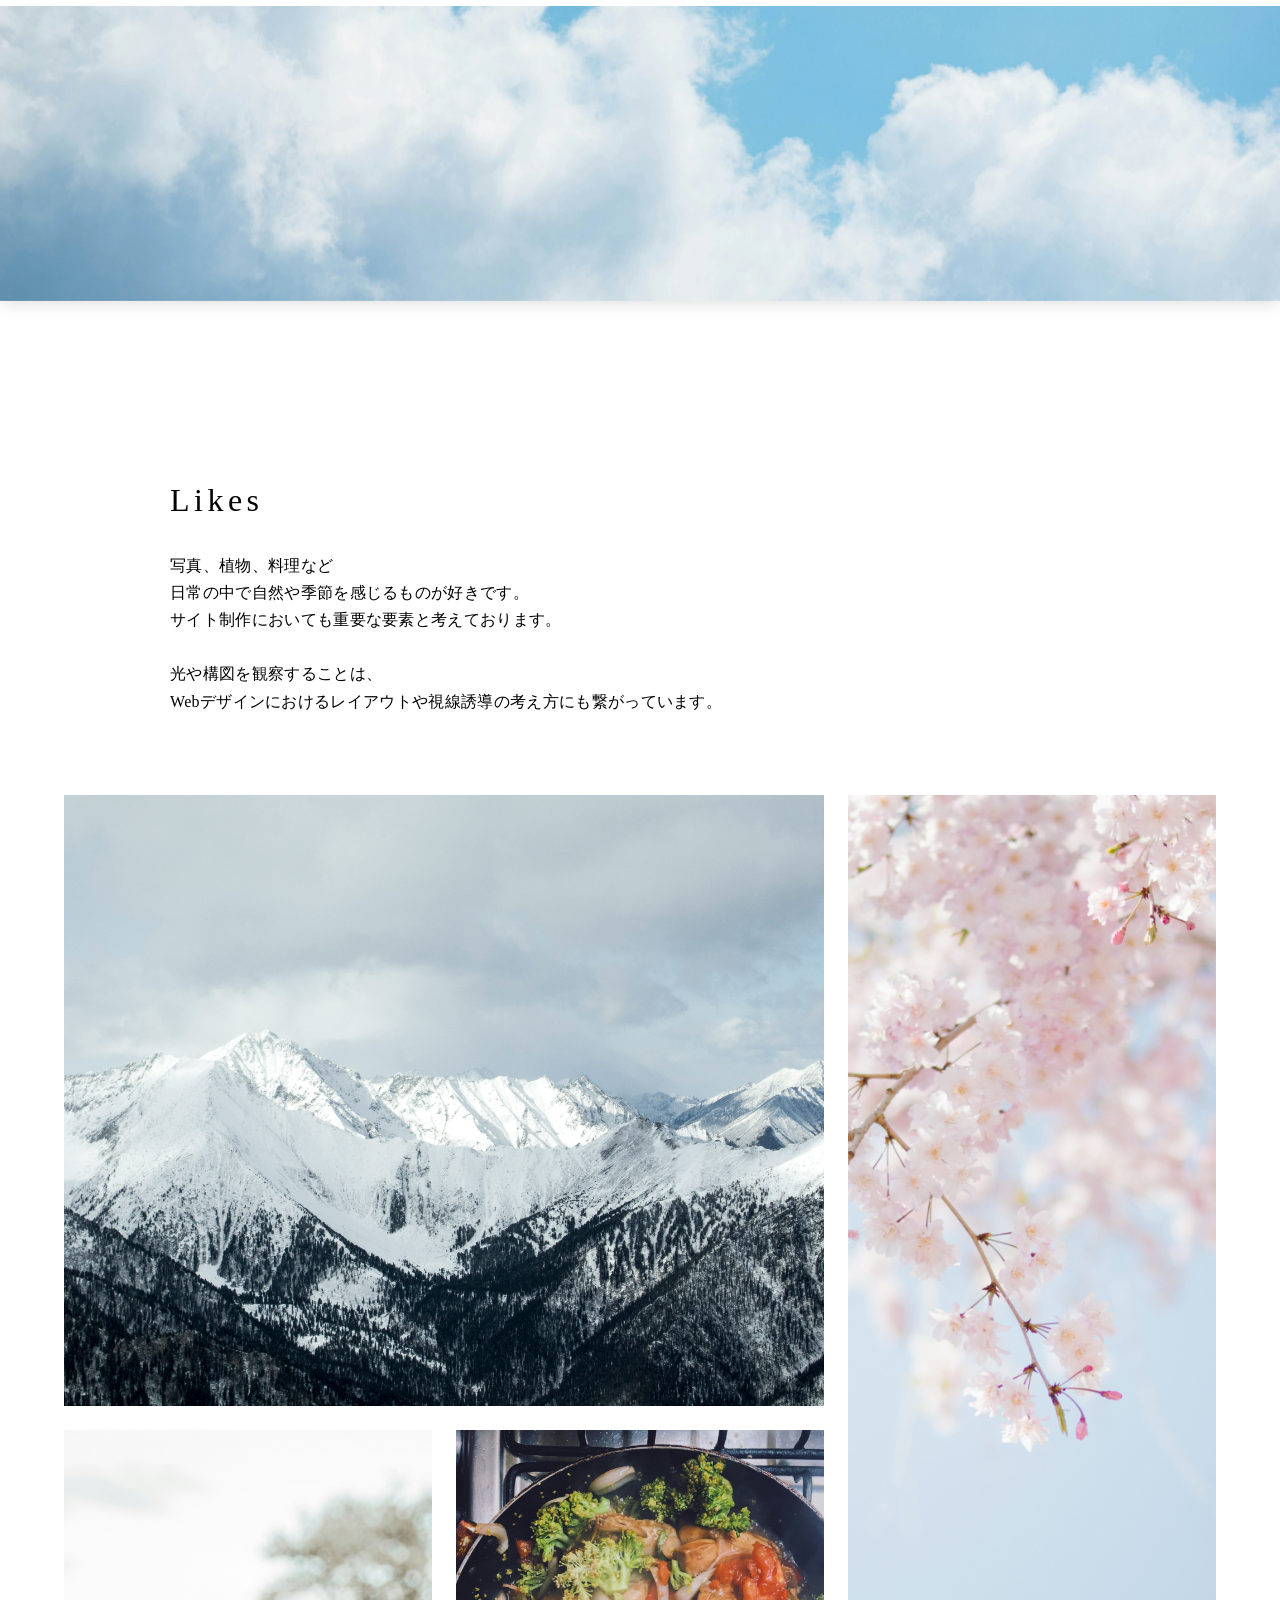
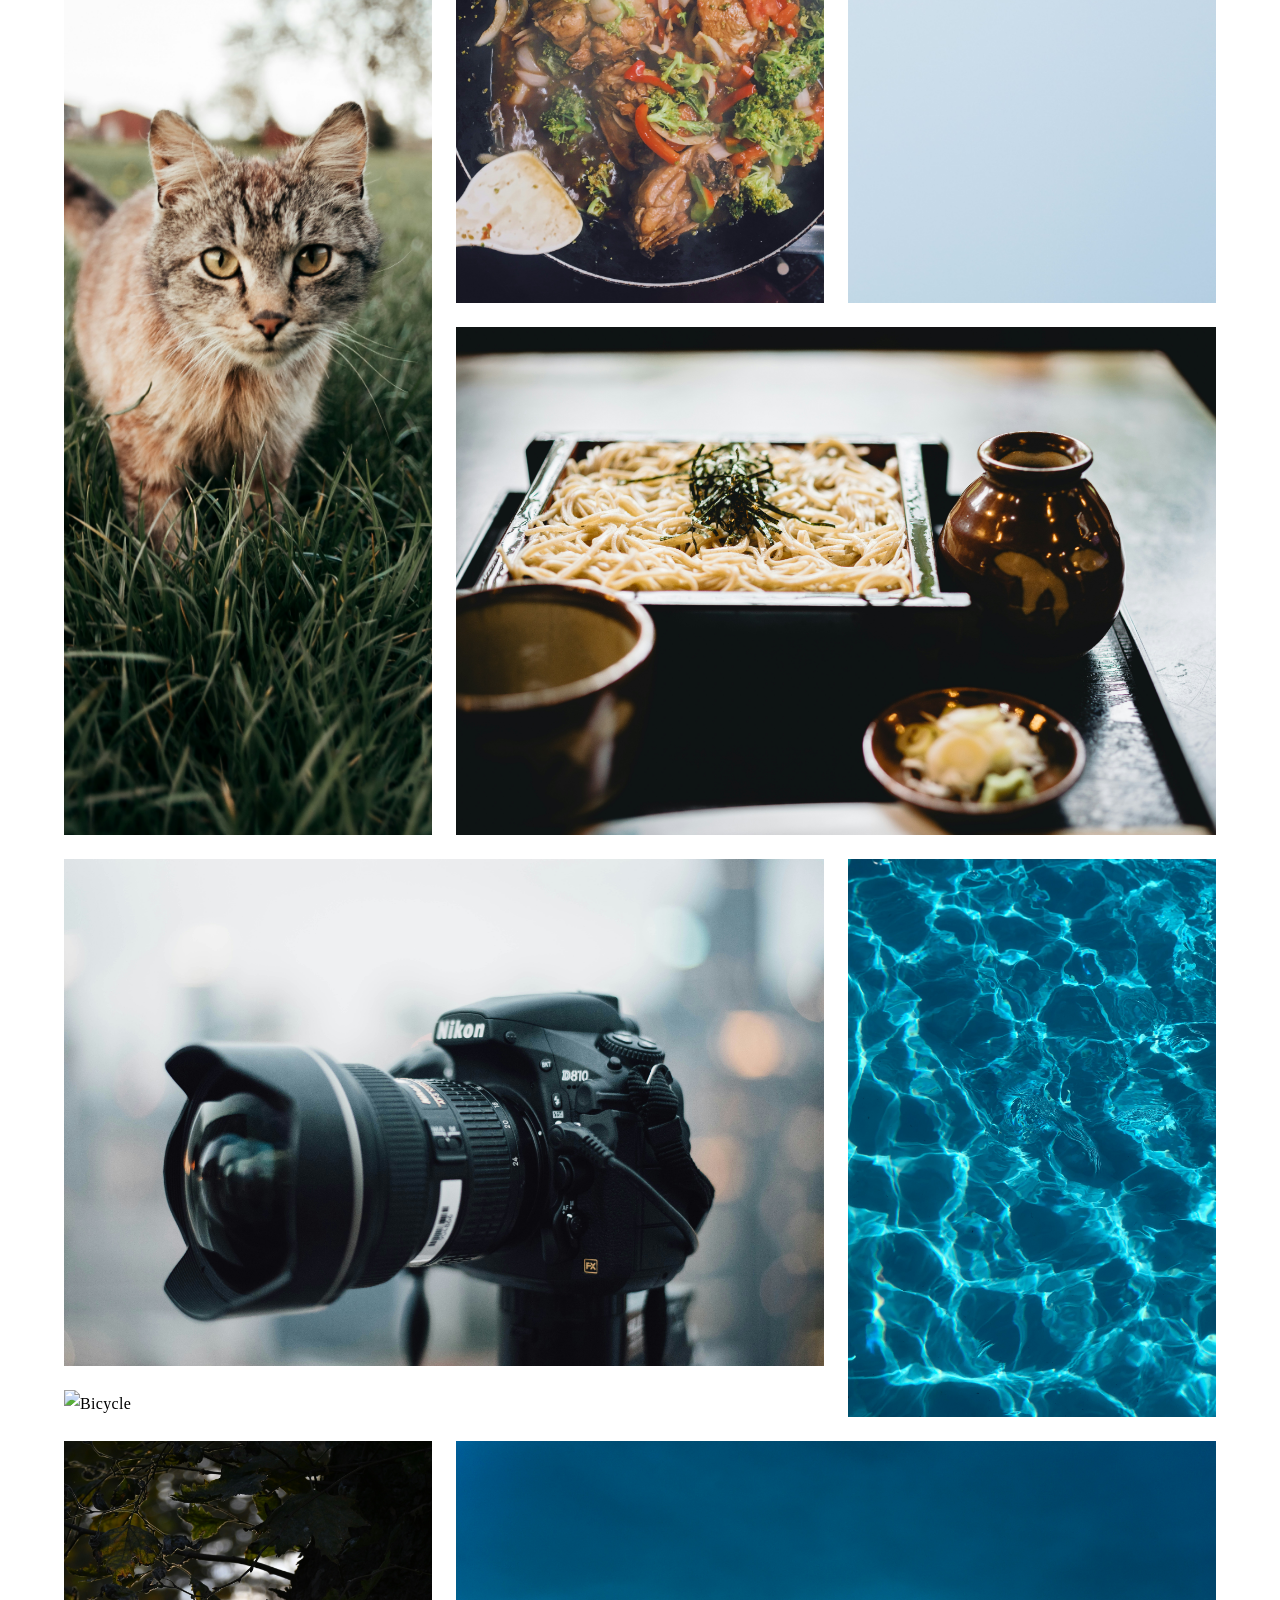
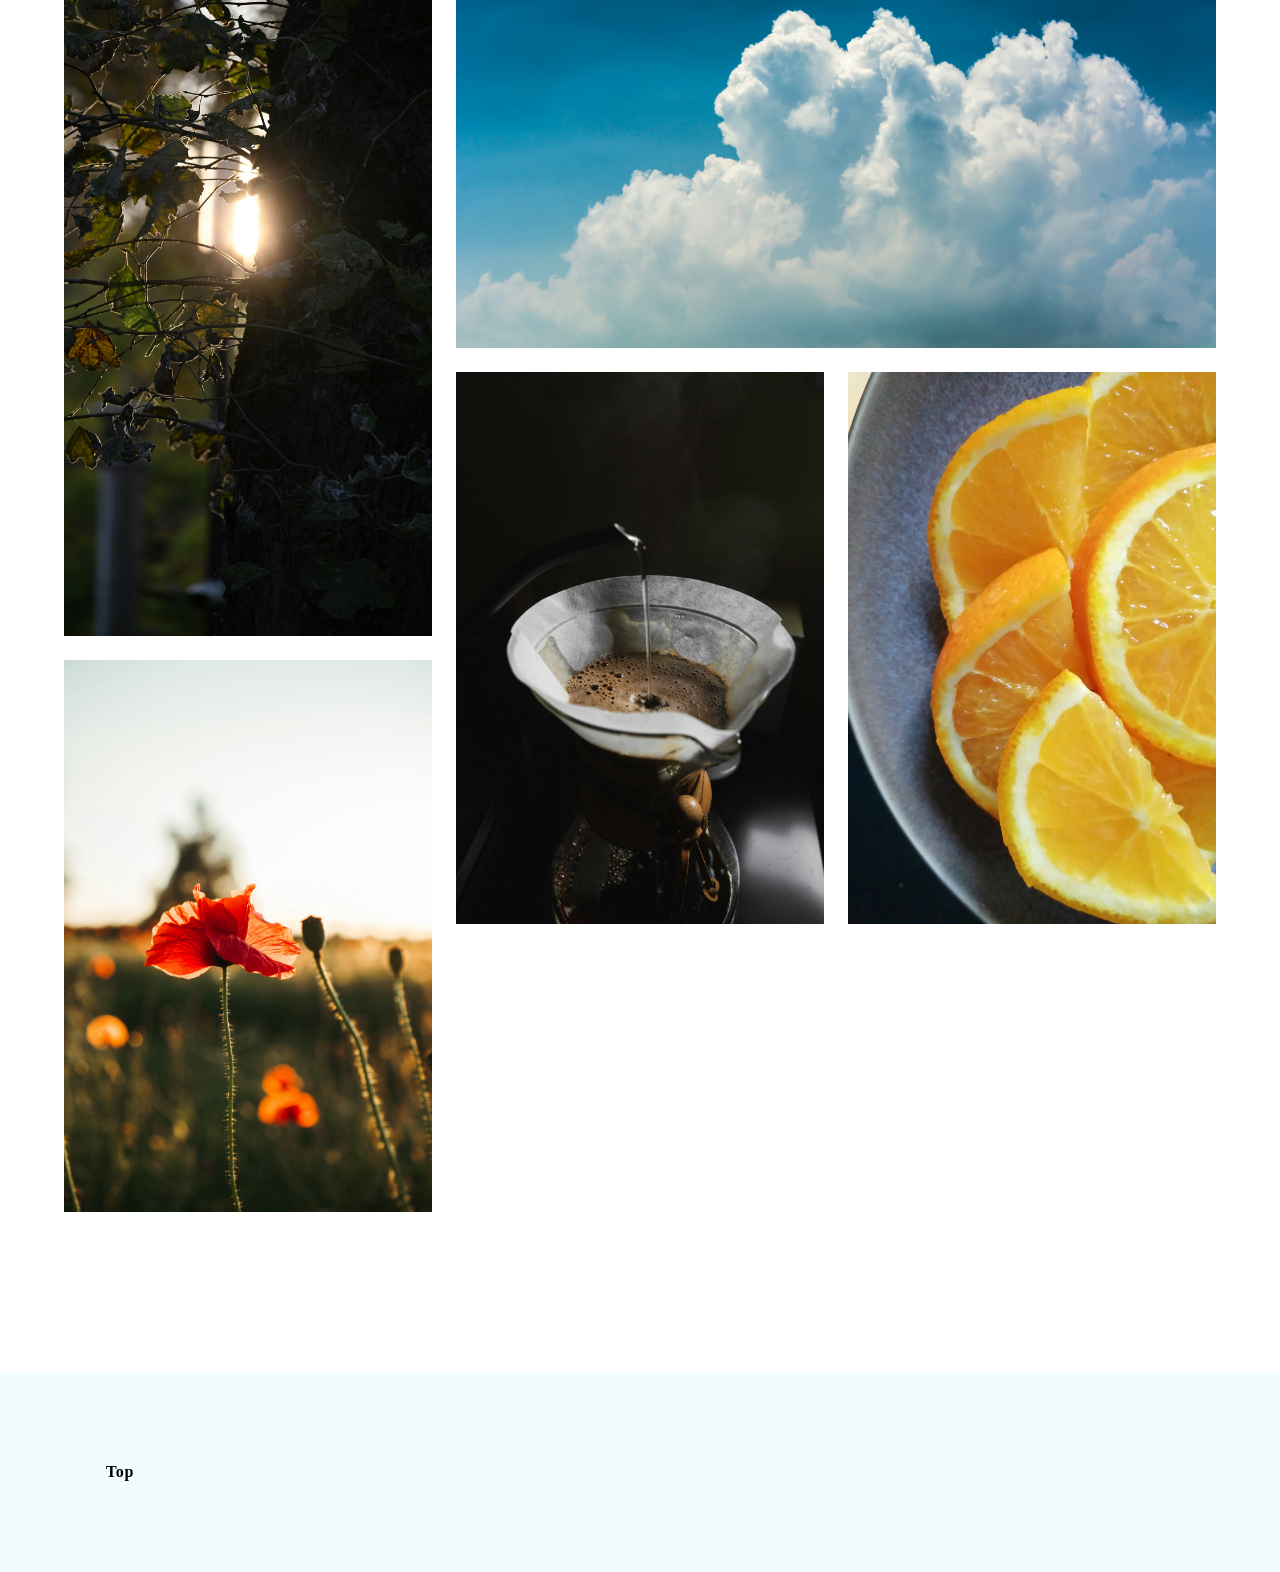
==== commit 93d14296: "20260403_feat_tablet-responsive_work_complete" ====
--- a/about.html
+++ b/about.html
@@ -71,35 +71,31 @@
               alt="about-2"
             />
           </div>
-          <div data-animate="fade">
-            <h2 class="about__name" data-animate="fade">
-              佐藤 芙弥 -Fumi Sato-
-            </h2>
-            <div class="about__p" data-animate="fade">
-              <p>
-                宮城県仙台市にてフリーランスのWeb制作をしております。<br />
-                東北を中心に東日本を転々としてきました。<br />
-                これまでに営業、受付、コールセンターの経歴があります。
-                <br />
-                <br />
-                2021年よりデジタルハリウッド仙台校にて
-                Webデザイナー専攻コースを履修し、Webデザイン・コーディングを学びました。<br />
-
-                2022年より飲食店のWebサイト制作や広告バナー制作など、
-                デザイン・コーディング業務に携わりました。<br />
-                <br />
-                2026年より活動を本格化させ、HTML / CSS /
-                JavaScriptを用いたフロントエンド制作を中心に、<br />
-                UI設計やレイアウト設計を意識したサイト制作を行っています。<br />
-                また、PHP / Laravel
-                などバックエンド領域の理解も深めています。<br />
-                <br />
-                見た目の美しさだけでなく、
-                「情報が整理され、ユーザーが迷わない構造」を意識した設計を大切にしています。<br />
-                デザインはナチュラルで落ち着いたトーンを好み、
-                余白やタイポグラフィを活かしたシンプルな表現を意識しています。
-              </p>
-            </div>
+
+          <h2 class="about__name" data-animate="fade">佐藤 芙弥 -Fumi Sato-</h2>
+          <div class="about__p" data-animate="fade">
+            <p>
+              宮城県仙台市にてフリーランスのWeb制作をしております。<br />
+              東北を中心に東日本を転々としてきました。<br />
+              これまでに営業、受付、コールセンターの経歴があります。
+              <br />
+              <br />
+              2021年よりデジタルハリウッド仙台校にて
+              Webデザイナー専攻コースを履修し、Webデザイン・コーディングを学びました。<br />
+
+              2022年より飲食店のWebサイト制作や広告バナー制作など、
+              デザイン・コーディング業務に携わりました。<br />
+              <br />
+              2026年より活動を本格化させ、HTML / CSS /
+              JavaScriptを用いたフロントエンド制作を中心に、<br />
+              UI設計やレイアウト設計を意識したサイト制作を行っています。<br />
+              また、PHP / Laravel などバックエンド領域の理解も深めています。<br />
+              <br />
+              見た目の美しさだけでなく、
+              「情報が整理され、ユーザーが迷わない構造」を意識した設計を大切にしています。<br />
+              デザインはナチュラルで落ち着いたトーンを好み、
+              余白やタイポグラフィを活かしたシンプルな表現を意識しています。
+            </p>
           </div>
         </div>
         <!-- 
@@ -112,7 +108,7 @@
           -->
         <div class="container" data-animate="fade">
           <div class="about__i">
-            <h2 class="about__title">Likes</h2>
+            <h2 class="about__like">Likes</h2>
             写真、植物、料理など
             <br />日常の中で自然や季節を感じるものが好きです。<br />
             サイト制作においても重要な要素と考えております。<br />
--- a/shared/common.css
+++ b/shared/common.css
@@ -250,7 +250,7 @@
   .container {
     margin-inline: auto;
     width: min(100% - (var(--gutter) * 2), var(--container));
-    padding: 0;
+    /* padding: 0; */
   }
 
   [class$="__title"] {
--- a/shared/style.css
+++ b/shared/style.css
@@ -88,7 +88,7 @@
 @media (max-width: 768px) {
   #self {
     margin-bottom: var(--space-9);
-    padding: 0 var(--space-8);
+    padding: 0 var(--space-4);
   }
 }
 
@@ -137,7 +137,7 @@
 }
 
 /* デザイン事例 */
-.works__link {
+/* .works__link {
   display: inline-flex;
   align-items: center;
   width: fit-content;
@@ -147,7 +147,7 @@
   color: inherit;
   padding-bottom: 4px;
   border-bottom: 1px solid #111;
-}
+} */
 
 /* --- PC right  --- */
 .works__gallery {
@@ -308,7 +308,6 @@
 /* tablet/sp境界 */
 @media (max-width: 768px) {
   .tools__list {
-    grid-template-columns: none;
     margin: 0 auto;
     min-width: 300px;
     padding: 0 var(--space-8);
--- a/shared/work.css
+++ b/shared/work.css
@@ -5,7 +5,7 @@
   position: relative;
   overflow: hidden;
   margin-top: var(--space-9);
-  margin-bottom: var(--space-4);
+  margin-bottom: var(--space-6);
 }
 #work span {
   display: block;
@@ -52,7 +52,6 @@
 }
 .work__right dt {
   font-weight: 600;
-
   padding-left: var(--space-2);
 }
 .work__right dd {
@@ -72,6 +71,31 @@
   opacity: 0.8;
 }
 
+/* ======= tablet/sp境界 =======*/
+@media (max-width: 768px) {
+  .work__title {
+    padding: 0 var(--space-4);
+  }
+  /* --- overview --- */
+  .work__wrapper {
+    gap: var(--space-3);
+  }
+  .work__right {
+    min-width: 300px;
+    padding-right: var(--space-3);
+  }
+
+  .work__right dl {
+    grid-template-columns: 130px 1fr;
+  }
+  .work__right dt,
+  .work__right dd {
+    padding: var(--space-2) 0;
+  }
+  .work__right span {
+    display: none;
+  }
+}
 /* ==================================
 work --comment
 ================================== */
@@ -104,6 +128,15 @@
   margin-left: var(--space-2);
   margin-bottom: var(--space-4);
 }
+/* ======= tablet/sp境界 =======*/
+@media (max-width: 768px) {
+  #comment {
+    margin-bottom: var(--space-9);
+  }
+  .comment__wrapper {
+    padding: 0 var(--space-8);
+  }
+}
 
 /* ==================================
 work --image
@@ -139,6 +172,12 @@
   display: block;
   height: 100px;
 }
+/* ======= tablet/sp境界 =======*/
+@media (max-width: 768px) {
+  .comment__wrapper {
+    padding: 0 var(--space-4);
+  }
+}
 /* ==================================
 work --story
 ================================== */
@@ -160,7 +199,12 @@
 .story__item h4 {
   min-width: 200px;
 }
-
+/* ======= tablet/sp境界 =======*/
+@media (max-width: 768px) {
+  #story {
+    padding: 0 var(--space-4);
+  }
+}
 /* ==================================
 work --user
 ================================== */
@@ -182,6 +226,12 @@
 
 .user__item h4 {
   min-width: 200px;
+}
+/* ======= tablet/sp境界 =======*/
+@media (max-width: 768px) {
+  #user {
+    padding: 0 var(--space-4);
+  }
 }
 
 /* ==================================
@@ -215,7 +265,12 @@
 .wire__list li:nth-child(2) img {
   max-width: 500px;
 }
-
+/* ======= tablet/sp境界 =======*/
+@media (max-width: 768px) {
+  .wire__title {
+    padding: 0 var(--space-4);
+  }
+}
 /* ==================================
 work-common CheckMark
 ================================== */
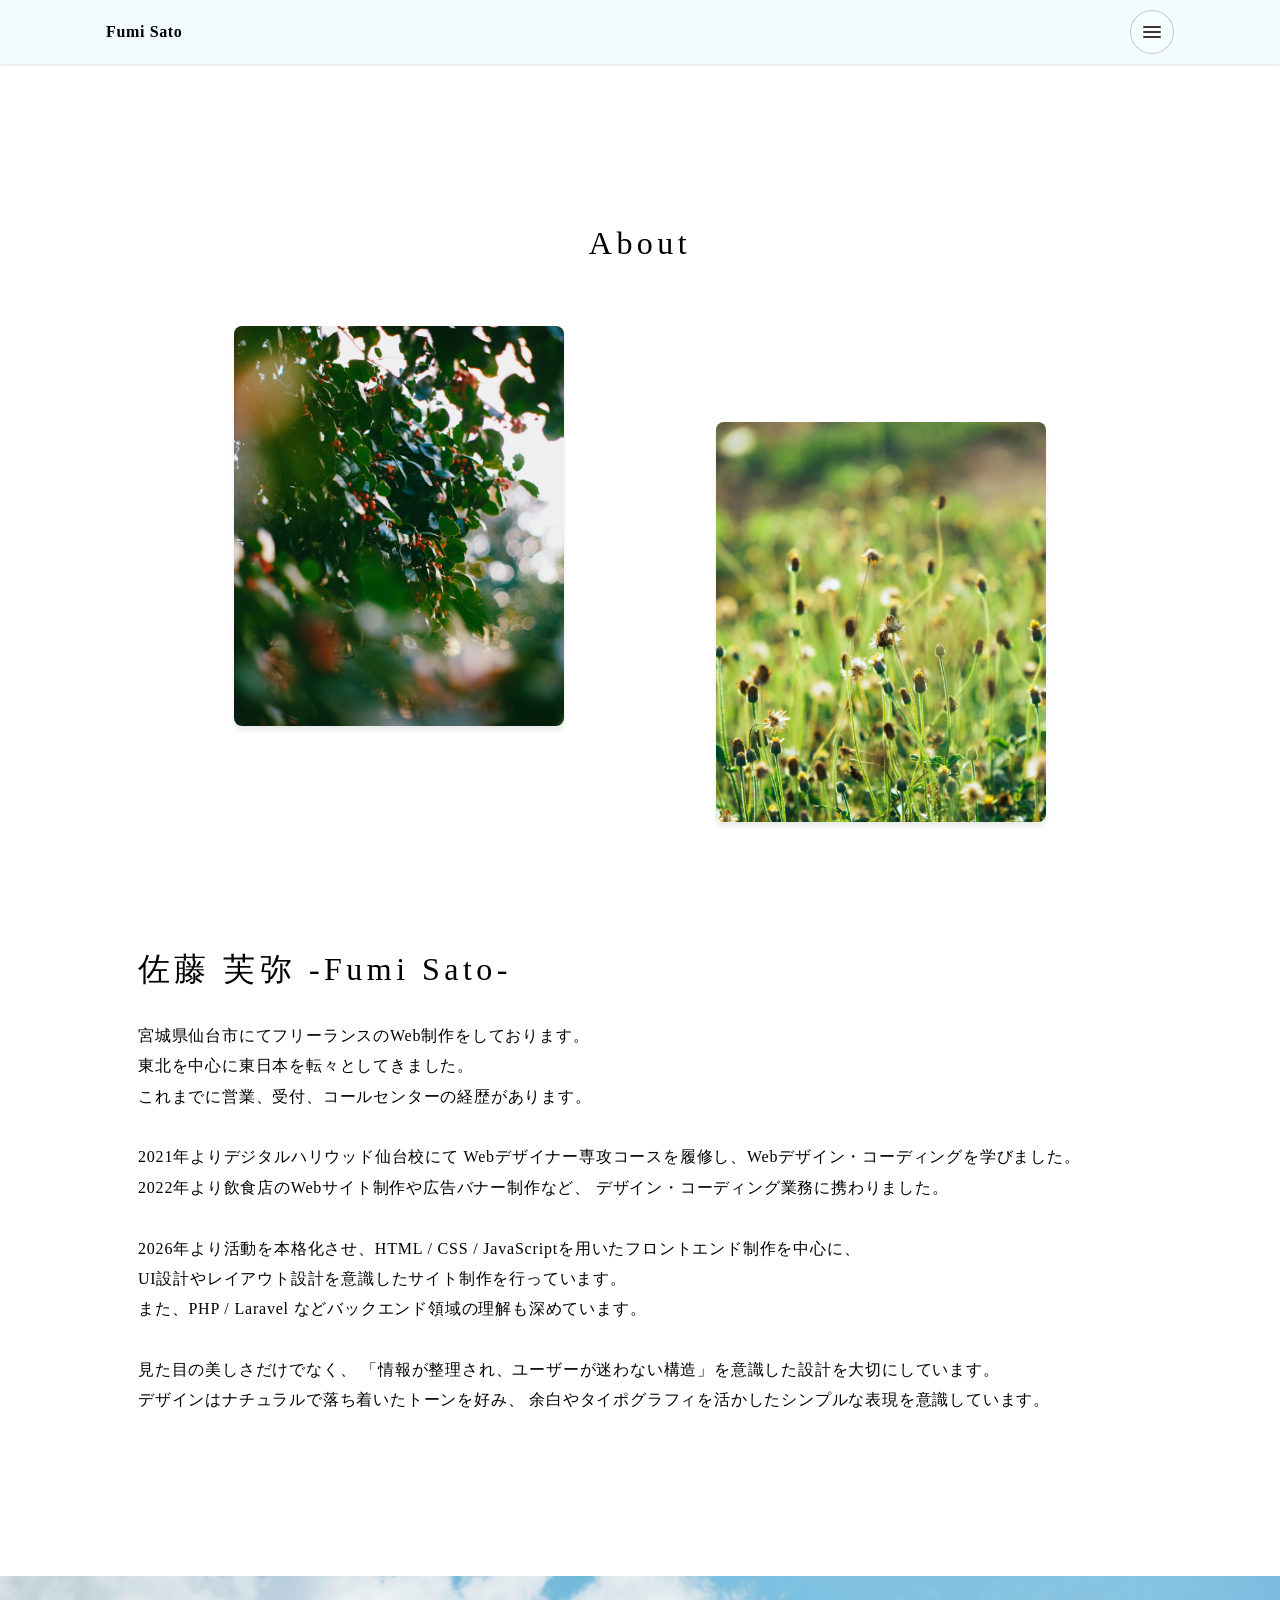
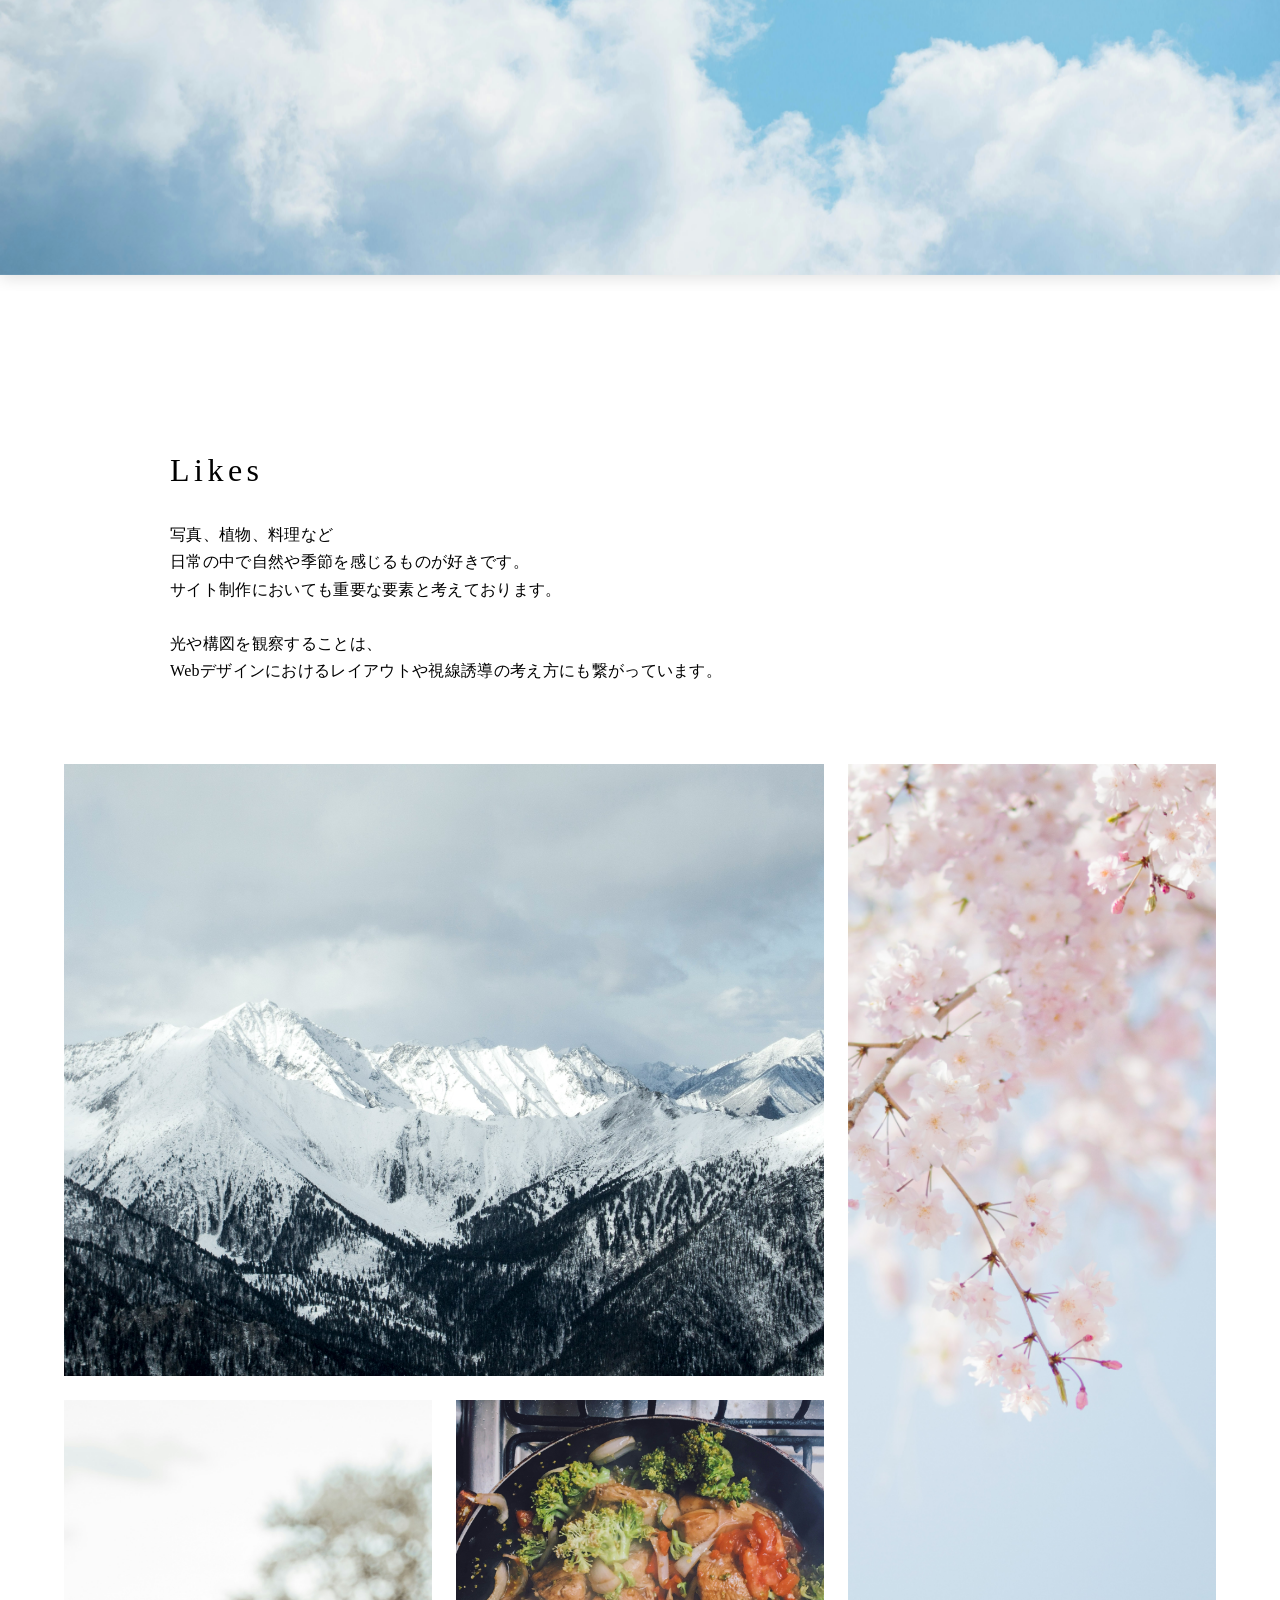
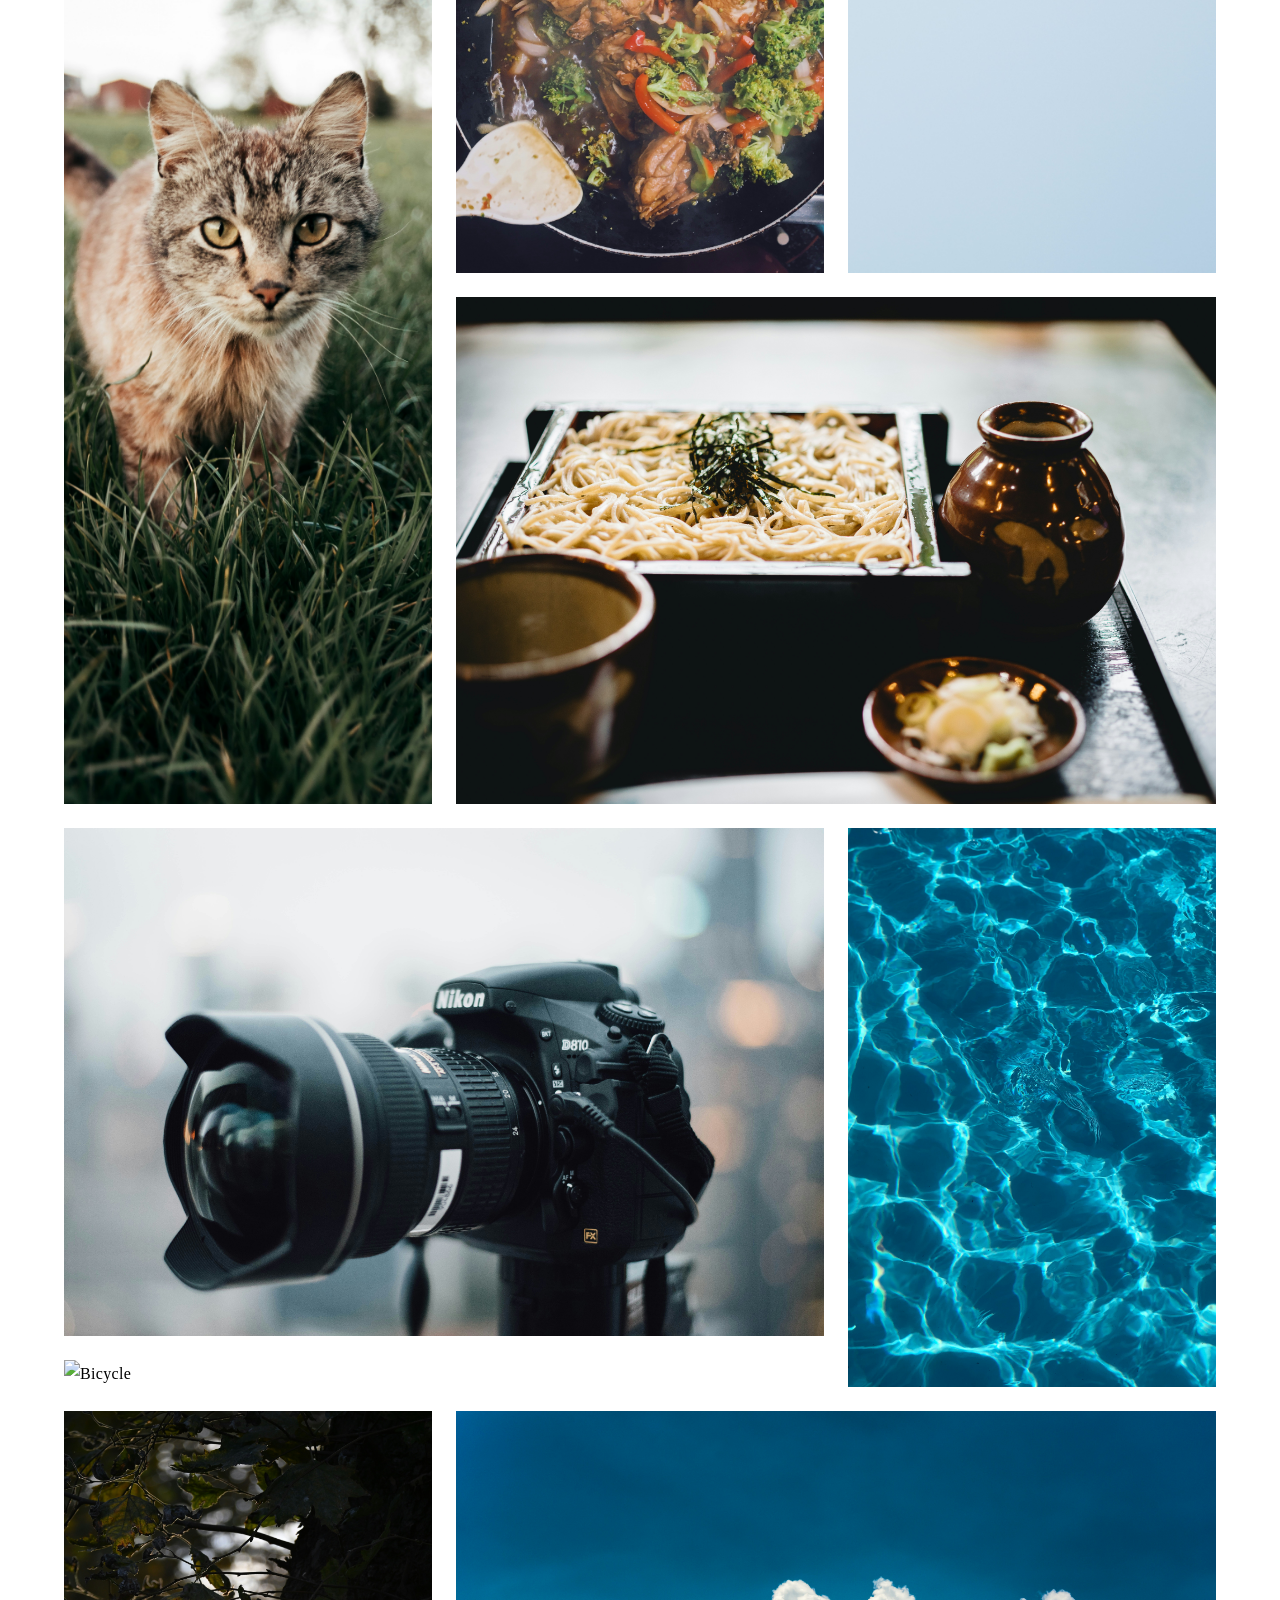
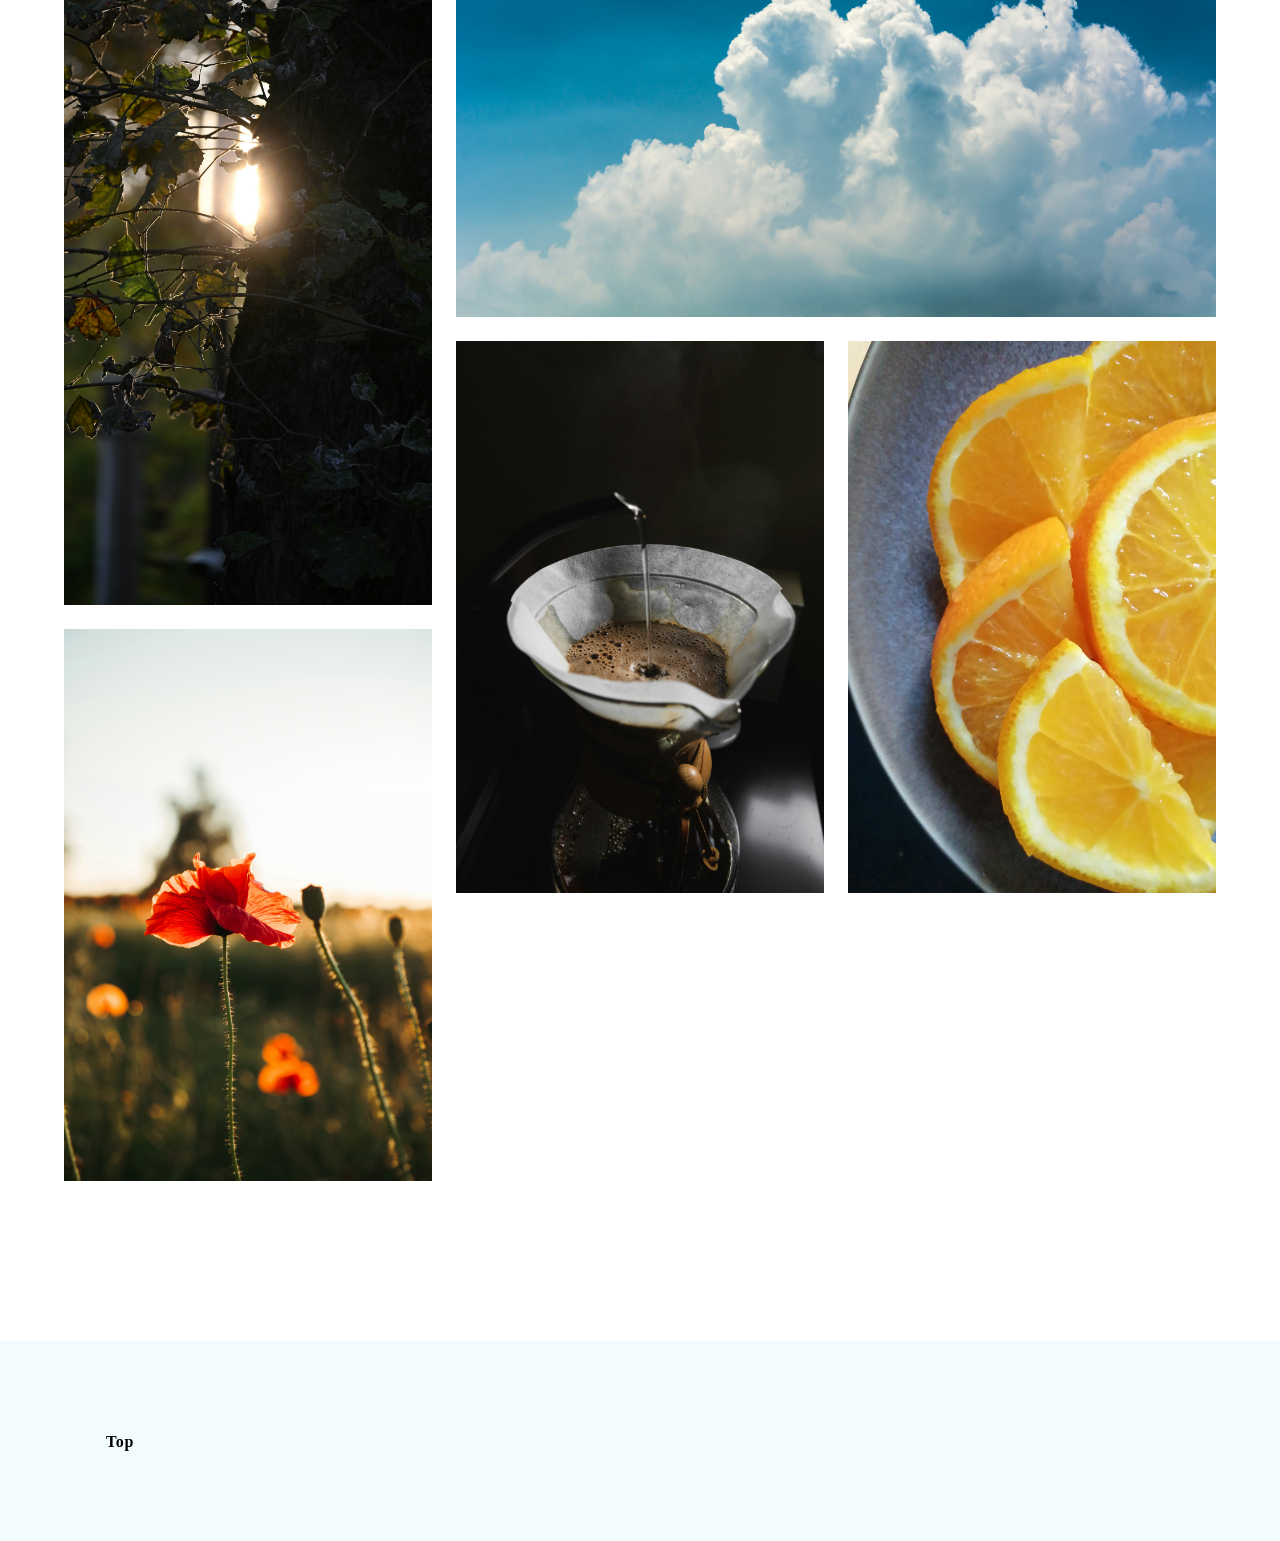
==== commit 9f54ffb4: "20260403_chore_mobile-responsive_preparation" ====
--- a/about.html
+++ b/about.html
@@ -3,23 +3,50 @@
   <head prefix="og: http://ogp.me">
     <meta charset="UTF-8" />
     <meta name="viewport" content="width=device-width, initial-scale=1" />
-    <meta name="description" content="・・・" />
+
+    <!-- OG -->
+    <meta property="og:title" content="Fumi Sato | Portfolio" />
+    <meta
+      property="og:description"
+      content="宮城県仙台市でフロントエンドを中心にWeb制作を行っています。HTML・CSS・JavaScriptによるサイト制作を承ります"
+    />
+    <meta property="og:type" content="website" />
+    <meta property="og:image" content="https://example.com/img/ogp.jpg" />
+    <meta property="og:url" content="https://example.com/" />
+    <meta property="og:site_name" content="Fumi Sato Portfolio" />
+    <meta property="og:locale" content="ja_JP" />
+
+    <meta name="robots" content="index,follow" />
     <meta name="format-detection" content="telephone=no,address=no,email=no" />
     <meta http-equiv="X-UA-Compatible" content="IE=edge" />
-    <meta name="robots" content="noindex,nofollow" />
-
-    <!-- ICON -->
-    <link rel="shortcut icon" href=".." />
-    <link rel="apple-touch-icon-precomposed" href=".." />
+
+    <!-- favicon -->
+    <link
+      rel="icon"
+      type="image/png"
+      sizes="32x32"
+      href="/img/favicon-32.png"
+    />
+    <link
+      rel="icon"
+      type="image/png"
+      sizes="48x48"
+      href="/img/favicon-48.png"
+    />
+    <link
+      rel="apple-touch-icon"
+      sizes="180x180"
+      href="/img/apple-touch-icon.png"
+    />
 
     <!-- CSS -->
-    <link rel="stylesheet" href="shared/reset.css" />
-    <link rel="stylesheet" href="shared/common.css" />
-    <link rel="stylesheet" href="shared/style.css" />
-    <link rel="stylesheet" href="shared/about.css" />
+    <link rel="stylesheet" href="/shared/reset.css" />
+    <link rel="stylesheet" href="/shared/common.css" />
+    <link rel="stylesheet" href="/shared/style.css" />
+    <link rel="stylesheet" href="/shared/about.css" />
     <link rel="stylesheet" href="/shared/work.css" />
 
-    <title>title</title>
+    <title>Fumi Sato Portfolio | Web制作</title>
   </head>
   <body>
     <!-- header -->
--- a/shared/common.css
+++ b/shared/common.css
@@ -251,20 +251,6 @@
     margin-inline: auto;
     width: min(100% - (var(--gutter) * 2), var(--container));
     /* padding: 0; */
-  }
-
-  [class$="__title"] {
-    font-weight: 100;
-    font-size: var(--fs-6);
-    letter-spacing: 0.14em;
-    margin-bottom: var(--space-4);
-  }
-
-  :is(.works__title, ) {
-    font-weight: 100;
-    font-size: var(--fs-6);
-    letter-spacing: 0.14em;
-    margin-bottom: var(--space-4);
   }
 
   h1,
--- a/shared/style.css
+++ b/shared/style.css
@@ -6,6 +6,7 @@
   height: 80vh;
   overflow: hidden;
   clip-path: border-box;
+  margin-bottom: calc(var(--space-8) + var(--space-6));
 }
 
 .hero__bg {
@@ -32,10 +33,22 @@
   text-shadow: var(--shadow-wh);
 }
 
-/* ======= tablet/sp境界 =======*/
+/* ====== タブレット: ～768px ====== */
 @media (max-width: 768px) {
   .hero__name {
     left: 22%;
+  }
+}
+/* ====== モバイル横: ～480px ====== */
+@media (max-width: 480px) {
+  .hero__name {
+    left: 30%;
+  }
+}
+/* ====== モバイル縦: ～360px ====== */
+@media (max-width: 360px) {
+  .hero__name {
+    left: 30%;
   }
 }
 
@@ -45,7 +58,7 @@
 #self {
   position: relative;
   width: 100%;
-  margin-bottom: calc(var(--space-8) + var(--space-9));
+  margin-bottom: calc(var(--space-8) + var(--space-6));
   padding: 0 var(--space-2);
 }
 
@@ -63,9 +76,10 @@
 .self__p a {
   display: block;
   position: relative;
+  letter-spacing: 0.16em;
   font-size: var(--fs-4);
-  left: var(--space-3);
-  margin-top: var(--space-3);
+  left: var(--space-4);
+  margin-top: var(--space-5);
 }
 
 .self__space {
@@ -85,13 +99,22 @@
 /* .self__p {
   letter-spacing: 0.2rem;
 } */
+
+/* ====== タブレット: ～768px ====== */
 @media (max-width: 768px) {
   #self {
-    margin-bottom: var(--space-9);
     padding: 0 var(--space-4);
   }
 }
-
+/* ====== モバイル横: ～480px ====== */
+@media (max-width: 480px) {
+  #self {
+    padding: 0 var(--space-1);
+  }
+}
+/* ====== モバイル縦: ～360px ====== */
+@media (max-width: 360px) {
+}
 /* ==================================
 work
 ================================== */
@@ -226,7 +249,7 @@
   width: max-content;
 }
 
-/* ======= tablet/sp境界 =======*/
+/* ====== タブレット: ～768px ====== */
 @media (max-width: 768px) {
   .works__inner {
     display: flex;
@@ -261,6 +284,28 @@
   /* .works__card ul {
     flex-direction: column;
   } */
+}
+
+/* ====== モバイル横: ～480px ====== */
+@media (max-width: 480px) {
+  .works__content {
+    /* padding: 0 30px; */
+  }
+}
+.works__gallery {
+  gap: var(--space-4);
+  margin: 0 50px;
+}
+.works__content img {
+  max-height: 220px;
+}
+
+/* ====== モバイル縦: ～360px ====== */
+@media (max-width: 360px) {
+  .works__gallery {
+    gap: var(--space-4);
+    margin: 0 50px;
+  }
 }
 
 /* ===============================
@@ -305,12 +350,30 @@
 .tools__item li {
   margin-bottom: var(--space-1);
 }
-/* tablet/sp境界 */
+/* ====== タブレット: ～768px ====== */
 @media (max-width: 768px) {
   .tools__list {
     margin: 0 auto;
     min-width: 300px;
-    padding: 0 var(--space-8);
+    padding: 0 var(--space-4);
+  }
+}
+/* ====== モバイル横: ～480px ====== */
+@media (max-width: 480px) {
+  .tools__list {
+    display: flex;
+    flex-direction: column;
+    gap: var(--space-3);
+    margin: 0 auto;
+    padding: var(--space-3);
+  }
+  .tools__item ul {
+    padding-left: var(--space-1);
+  }
+
+  .tools__item h3,
+  .tools__item li {
+    margin-left: var(--space-3);
   }
 }
 
@@ -328,10 +391,11 @@
   left: var(--space-2);
 }
 
+/* ====== タブレット: ～768px ====== */
 @media (max-width: 768px) {
   #contact {
     margin: 0 auto;
     min-width: 300px;
-    padding: 0 var(--space-8);
-  }
-}
+    padding: 0 var(--space-4);
+  }
+}
--- a/shared/about.css
+++ b/shared/about.css
@@ -24,7 +24,6 @@
 
 .about__bg img {
   position: relative;
-  /* max-width: 400px; */
   box-shadow: var(--shadow-md);
   border-radius: var(--radius-sm);
   border: solid 1px var(--guide-line);
@@ -37,7 +36,6 @@
   display: block;
   padding: 0 var(--space-4);
   text-align: -webkit-auto;
-  margin: 0 var(--space-4);
   /* __title css引用 */
   font-weight: 100;
   font-size: var(--fs-6);
@@ -48,7 +46,6 @@
 .about__p {
   display: block;
   padding: 0 var(--space-4);
-  margin: 0 var(--space-4);
   margin-bottom: var(--space-7);
   text-align: -webkit-auto;
 }
@@ -157,10 +154,10 @@
   grid-row: span 2;
 }
 
-/* ======= tablet/sp境界 =======*/
+/* ====== タブレット: ～768px ====== */
 @media (max-width: 768px) {
   .about__name {
-    margin: 0 var(--space-4);
+    padding: 0 var(--space-4);
     margin-bottom: var(--space-4);
   }
 
--- a/shared/work.css
+++ b/shared/work.css
@@ -73,6 +73,9 @@
 
 /* ======= tablet/sp境界 =======*/
 @media (max-width: 768px) {
+  #work {
+    margin-bottom: var(--space-4);
+  }
   .work__title {
     padding: 0 var(--space-4);
   }
@@ -111,7 +114,7 @@
   margin-bottom: var(--space-5);
 }
 .comment__list li {
-  padding: var(--space-1);
+  padding: 4px 8px;
   margin-left: var(--space-2);
   border: solid 1px;
   border-radius: var(--radius-md);
@@ -135,6 +138,9 @@
   }
   .comment__wrapper {
     padding: 0 var(--space-8);
+  }
+  .comment__list {
+    font-size: var(--fs-1);
   }
 }
 
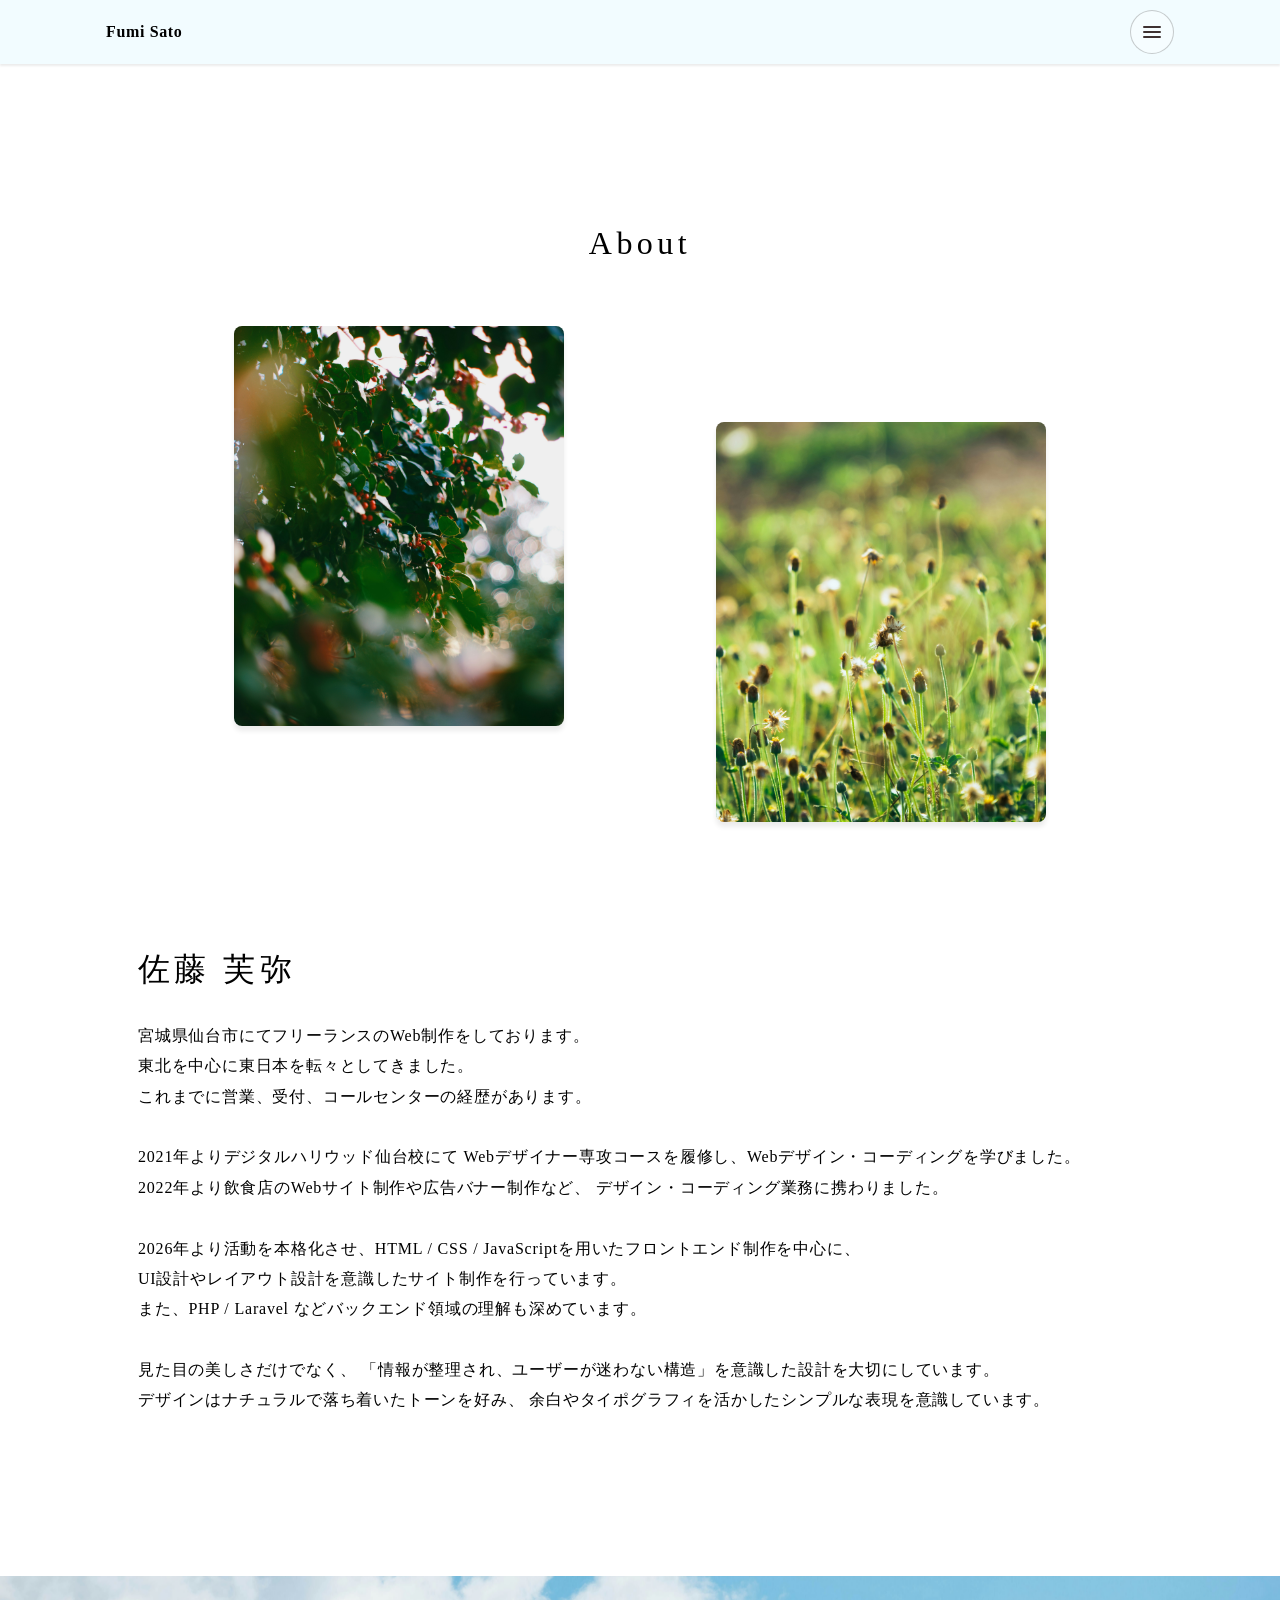
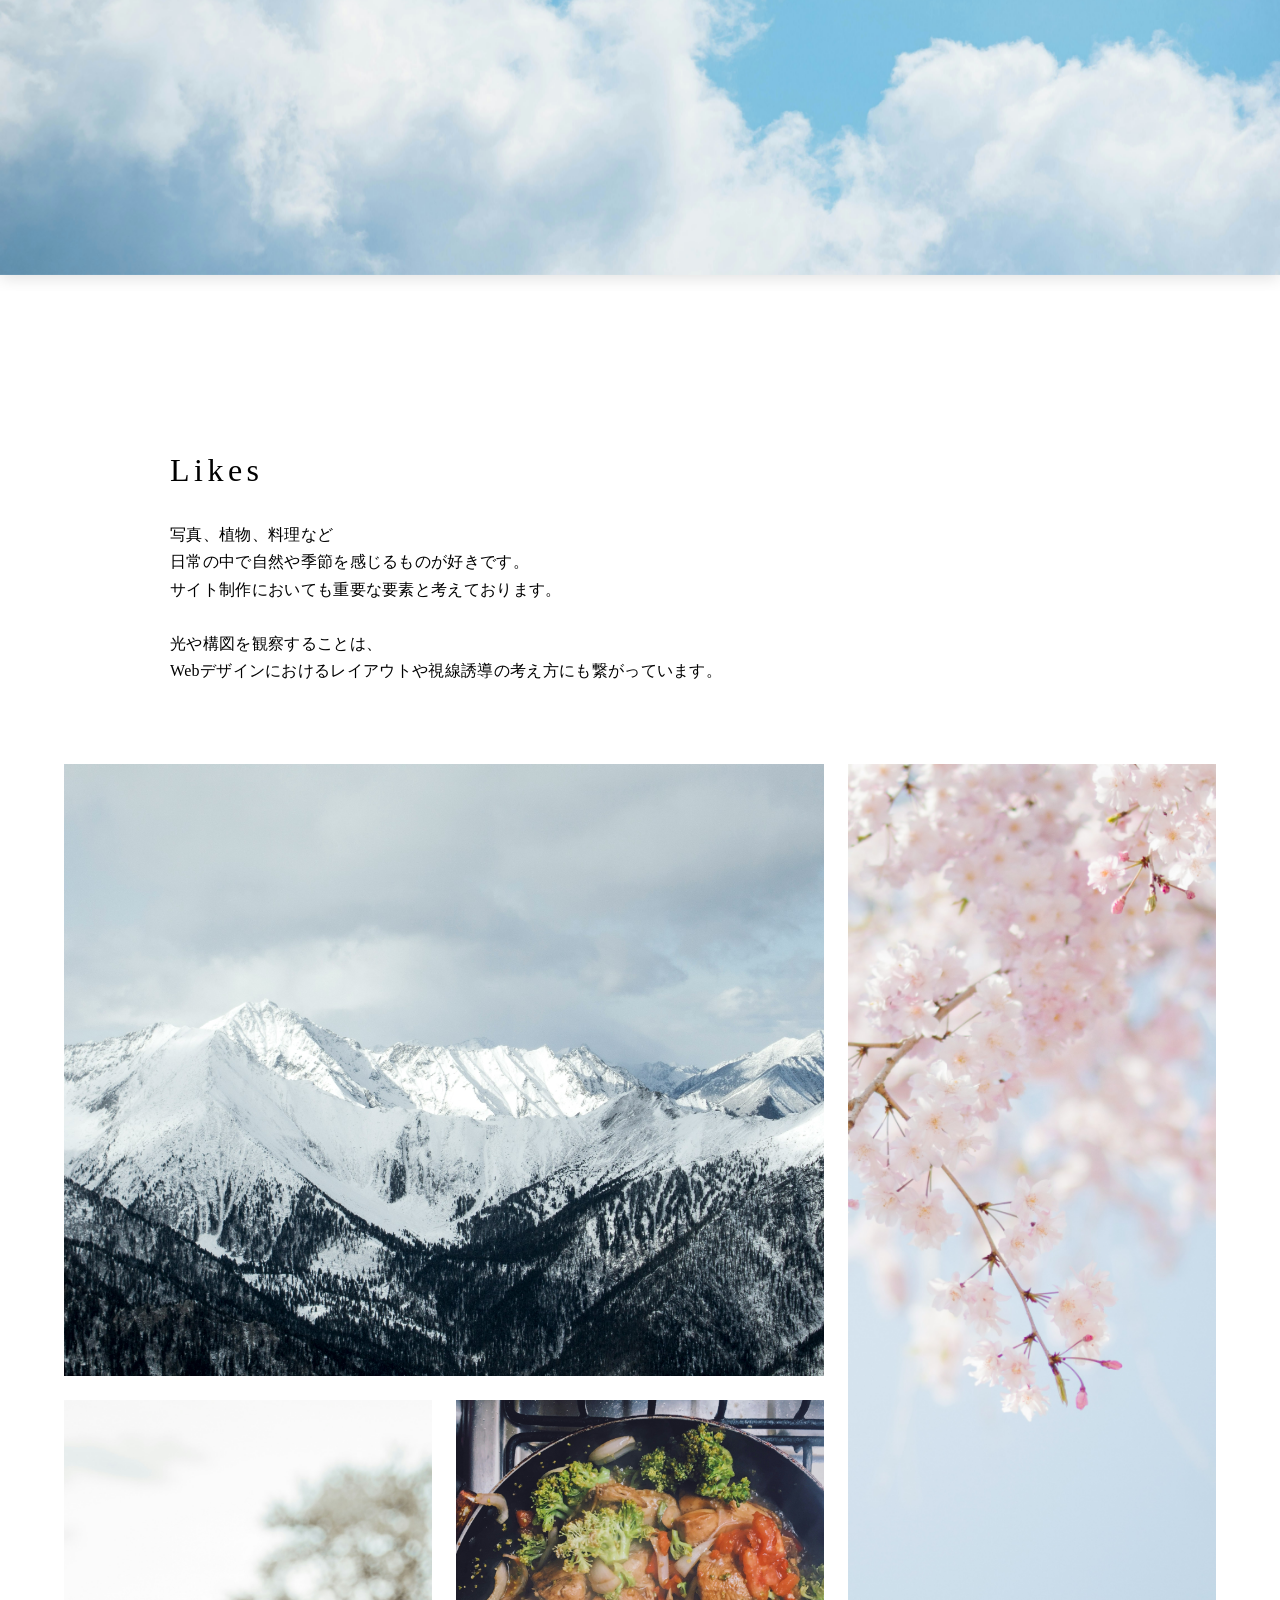
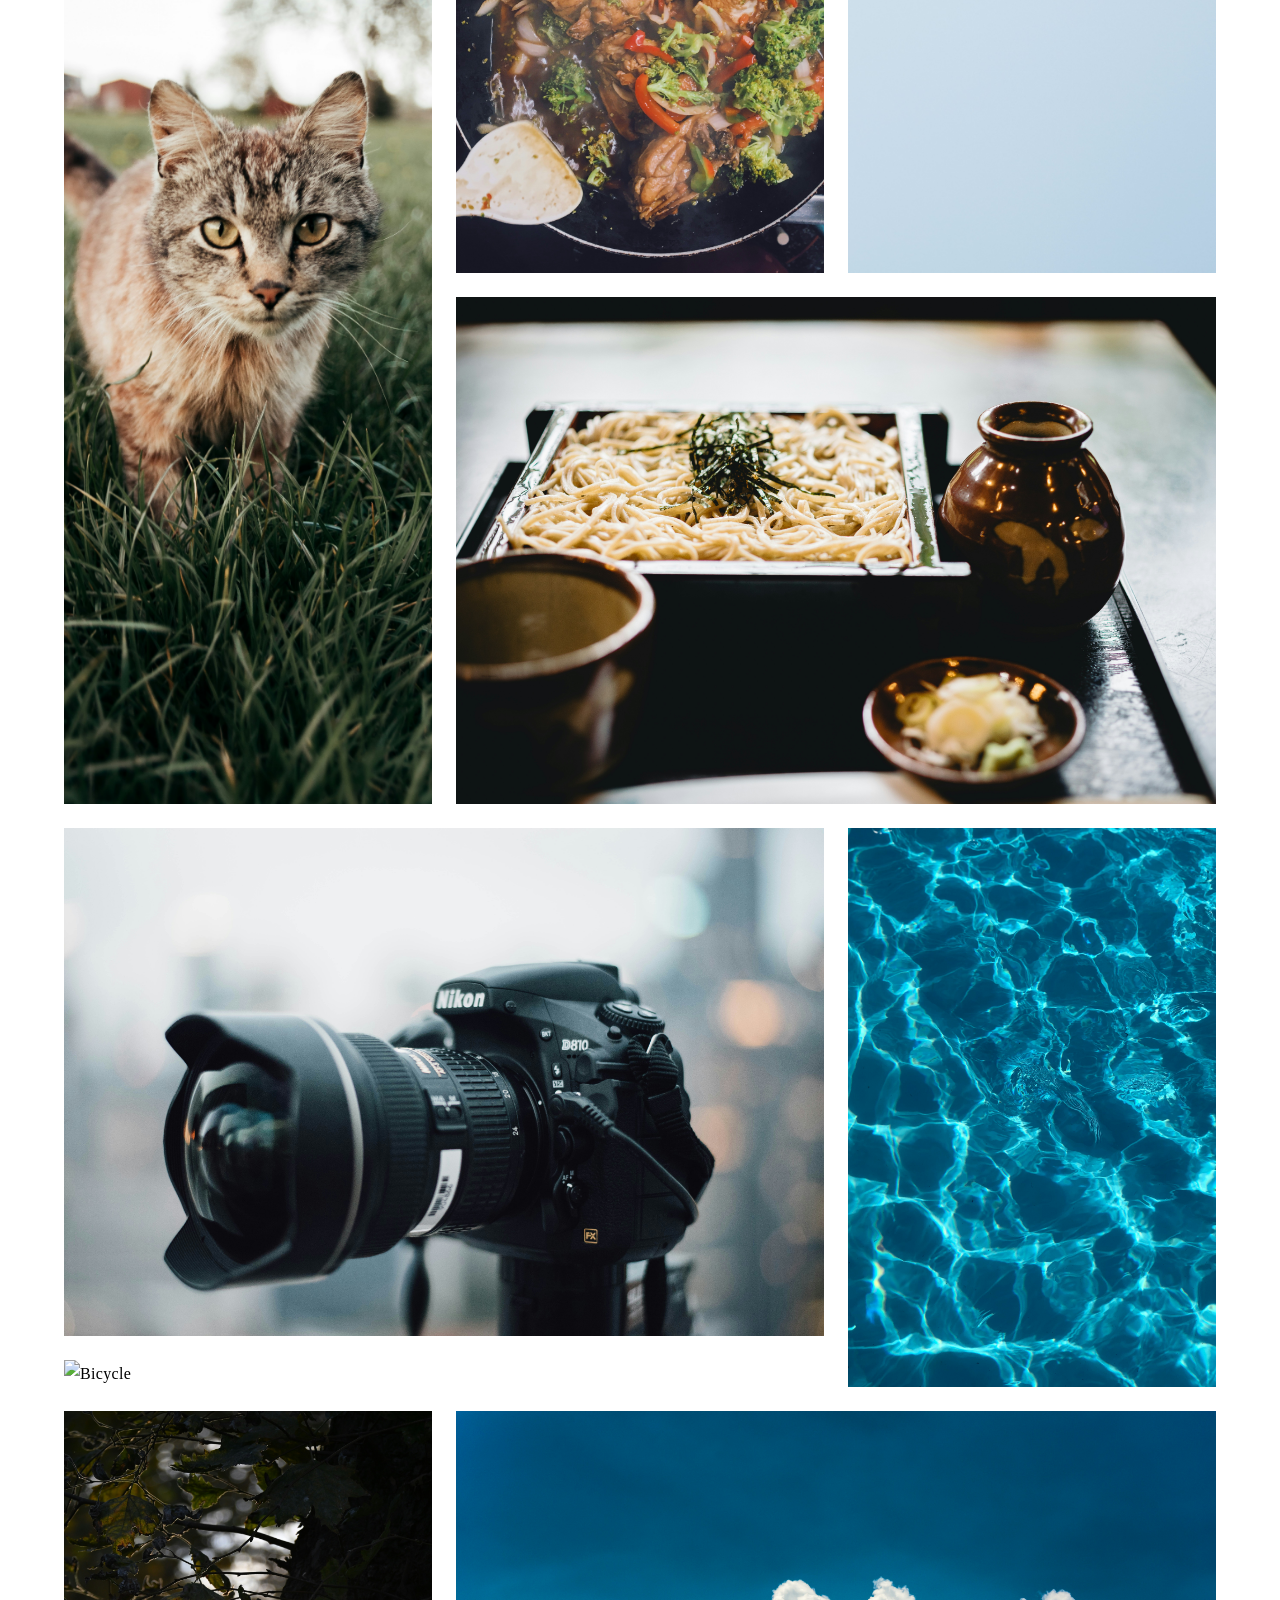
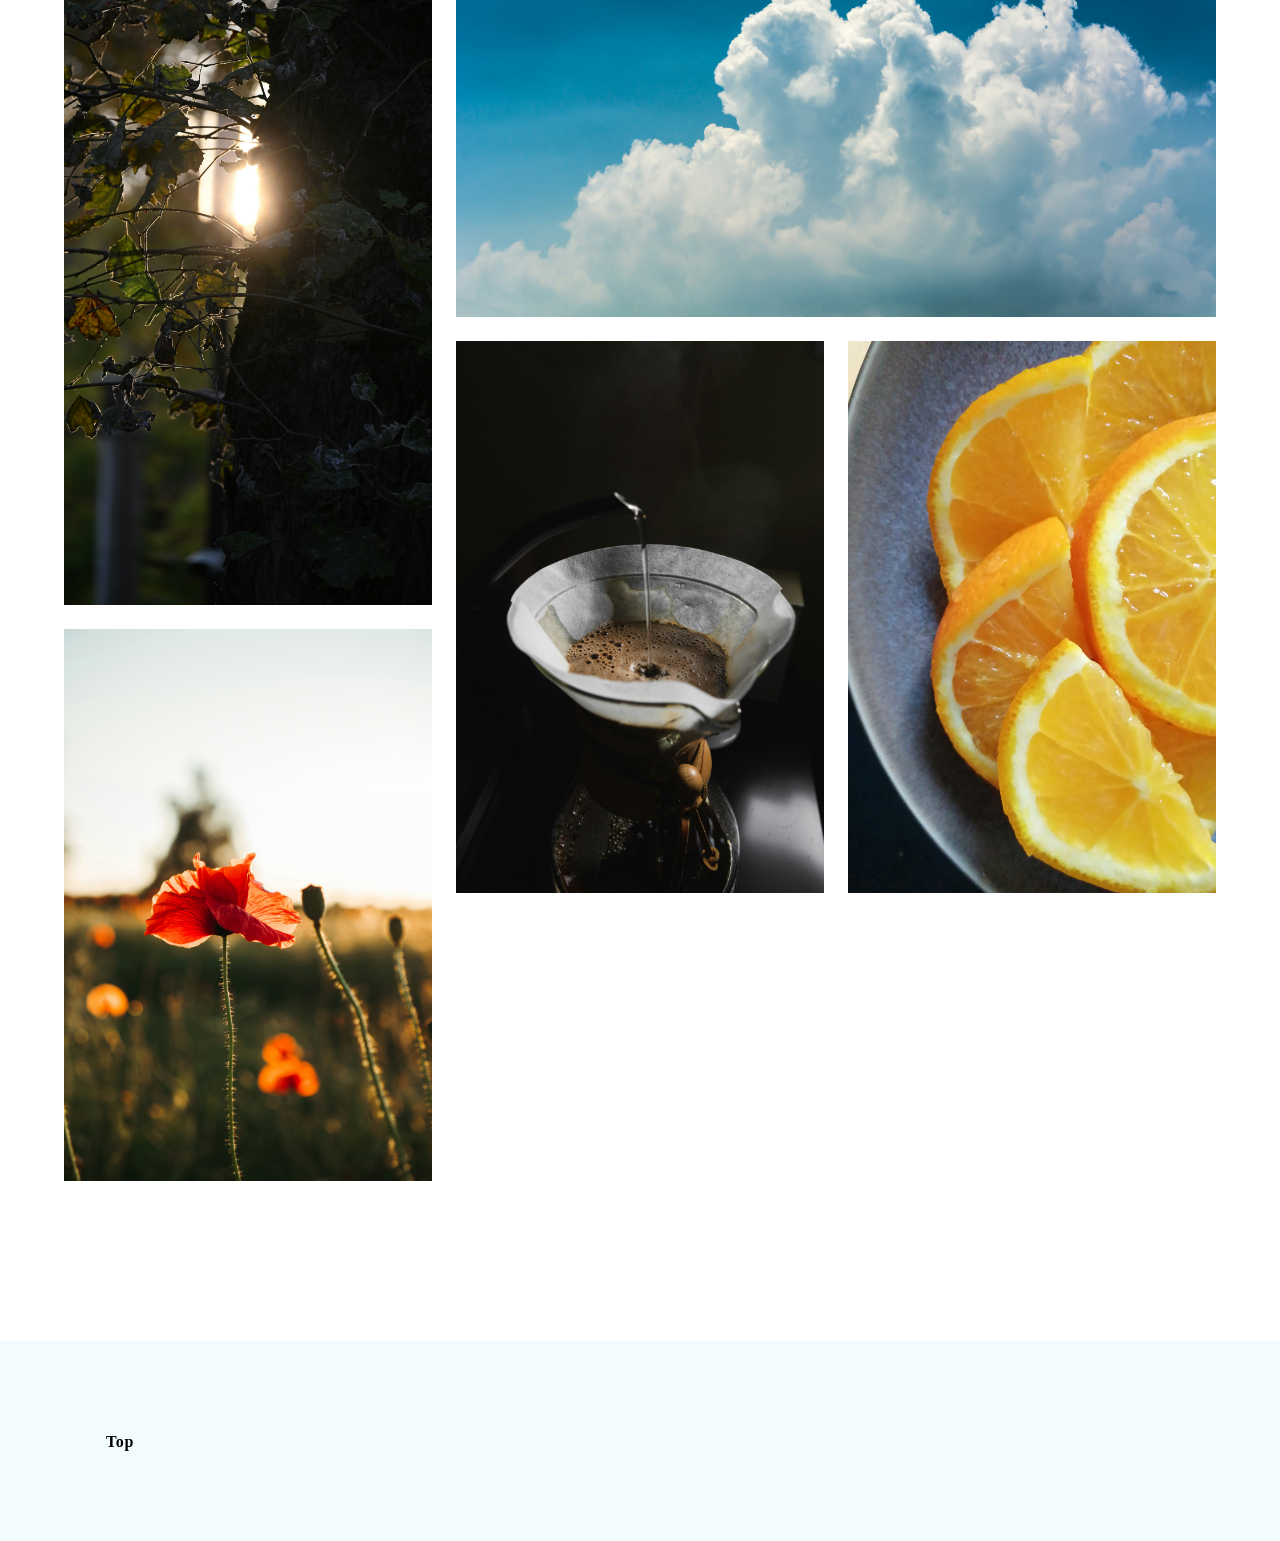
==== commit 1e1e111d: "20260404_feat_mobile-index_second-complete" ====
--- a/about.html
+++ b/about.html
@@ -99,7 +99,7 @@
             />
           </div>
 
-          <h2 class="about__name" data-animate="fade">佐藤 芙弥 -Fumi Sato-</h2>
+          <h2 class="about__name" data-animate="fade">佐藤 芙弥</h2>
           <div class="about__p" data-animate="fade">
             <p>
               宮城県仙台市にてフリーランスのWeb制作をしております。<br />
--- a/shared/common.css
+++ b/shared/common.css
@@ -244,13 +244,13 @@
   }
 
   section {
-    margin-bottom: var(--space-6);
+    margin-bottom: var(--space-8);
   }
 
   .container {
     margin-inline: auto;
     width: min(100% - (var(--gutter) * 2), var(--container));
-    /* padding: 0; */
+    padding: 0;
   }
 
   h1,
--- a/shared/style.css
+++ b/shared/style.css
@@ -103,7 +103,7 @@
 /* ====== タブレット: ～768px ====== */
 @media (max-width: 768px) {
   #self {
-    padding: 0 var(--space-4);
+    padding: 0 var(--space-6);
   }
 }
 /* ====== モバイル横: ～480px ====== */
@@ -147,6 +147,9 @@
   border: solid 1px var(--guide-line);
   margin: 0;
   white-space: nowrap;
+}
+.works__title br {
+  display: none;
 }
 
 .works__lead {
@@ -190,24 +193,37 @@
   margin-bottom: var(--space-6);
 }
 
-.works__content a {
+.works__thumb {
   display: block;
   text-decoration: none;
   color: inherit;
-
   font-size: var(--fs-2);
   line-height: 1.6;
 }
+.works__photo {
+  width: 100%;
+  overflow: hidden;
+  border-radius: var(--radius-lg);
+}
 .works__content img {
-  display: block;
   object-position: center;
   object-fit: cover;
+  overflow: hidden;
   margin: 0 auto;
   box-shadow: var(--shadow-md);
   border-radius: var(--radius-lg);
   transition: transform 0.5s ease, opacity 0.4s ease;
-  aspect-ratio: 600 / 360;
-  max-height: 500px;
+  aspect-ratio: 550 / 300;
+  width: 100%;
+}
+.works__photo img {
+  width: 100%;
+  height: 100%;
+  display: block;
+  object-fit: cover;
+  object-position: center;
+  box-shadow: var(--shadow-md);
+  transition: transform 0.5s ease, opacity 0.4s ease;
 }
 .works__content span {
   display: block;
@@ -267,10 +283,13 @@
   .works__lead {
     padding-right: 0;
   }
+  .works__span {
+    display: block;
+    margin-bottom: var(--space-6);
+  }
 
   /* --- PC right  --- */
   .works__gallery {
-    /* padding-left: var(--space-6); */
     margin-left: 0;
     margin-top: var(--space-5);
   }
@@ -278,33 +297,66 @@
     max-height: 300px;
   }
   .works__card {
-    /* left: 0; */
     padding-right: var(--space-3);
   }
-  /* .works__card ul {
-    flex-direction: column;
-  } */
 }
 
 /* ====== モバイル横: ～480px ====== */
 @media (max-width: 480px) {
+  .works__inner {
+    display: flex;
+    grid-template-columns: none;
+    flex-direction: column;
+    align-items: baseline;
+  }
+  .works__title br {
+    display: block;
+  }
+  .works__gallery {
+    margin: 0 auto;
+    margin-left: 0;
+  }
+  .works__card li {
+    padding: 4px;
+    border-radius: var(--radius-sm);
+  }
+  .works__card ul {
+    display: grid;
+    grid-template-columns: minmax(70px, 1fr) minmax(80px, 3fr);
+    justify-items: baseline;
+    gap: 4px 8px;
+    padding: 0;
+    margin: 0;
+    list-style: none;
+  }
+  .works__thumb {
+    margin: 0 var(--space-2);
+  }
   .works__content {
-    /* padding: 0 30px; */
-  }
-}
-.works__gallery {
-  gap: var(--space-4);
-  margin: 0 50px;
-}
-.works__content img {
-  max-height: 220px;
+    margin-bottom: 0;
+  }
 }
 
 /* ====== モバイル縦: ～360px ====== */
 @media (max-width: 360px) {
-  .works__gallery {
-    gap: var(--space-4);
-    margin: 0 50px;
+  .works__photo {
+    width: 100%;
+    aspect-ratio: 4 / 3;
+    overflow: hidden;
+    border-radius: 12px;
+  }
+
+  .works__photo img {
+    width: 100%;
+    height: 100%;
+    display: block;
+    object-fit: cover;
+  }
+
+  .works__card ul {
+  }
+  .works__card li {
+    padding: 4px;
   }
 }
 
@@ -381,10 +433,8 @@
 contact
 ================================== */
 #contact {
-  margin-bottom: var(--space-6);
-}
-.contact__lead p {
-  margin-bottom: var(--space-2);
+  padding: 0 var(--space-2);
+  margin-bottom: var(--space-4);
 }
 .contact__lead a {
   position: relative;
--- a/shared/about.css
+++ b/shared/about.css
@@ -171,3 +171,30 @@
     letter-spacing: var(--fs-1);
   }
 }
+
+/* ====== モバイル横: ～480px ====== */
+@media (max-width: 480px) {
+  .about__name {
+    padding: 0 var(--space-2);
+  }
+  .about__p {
+    padding: 0 var(--space-2);
+  }
+  .about__i {
+    margin: 0 0;
+    margin-top: var(--space-9);
+    margin-bottom: var(--space-7);
+  }
+  .about__list {
+    gap: var(--space-2);
+    padding: 0 var(--space-2);
+  }
+  .about__overlay {
+    font-weight: 200;
+    letter-spacing: 0.3em;
+    padding: var(--space-1);
+  }
+}
+/* ====== モバイル縦: ～360px ====== */
+@media (max-width: 360px) {
+}
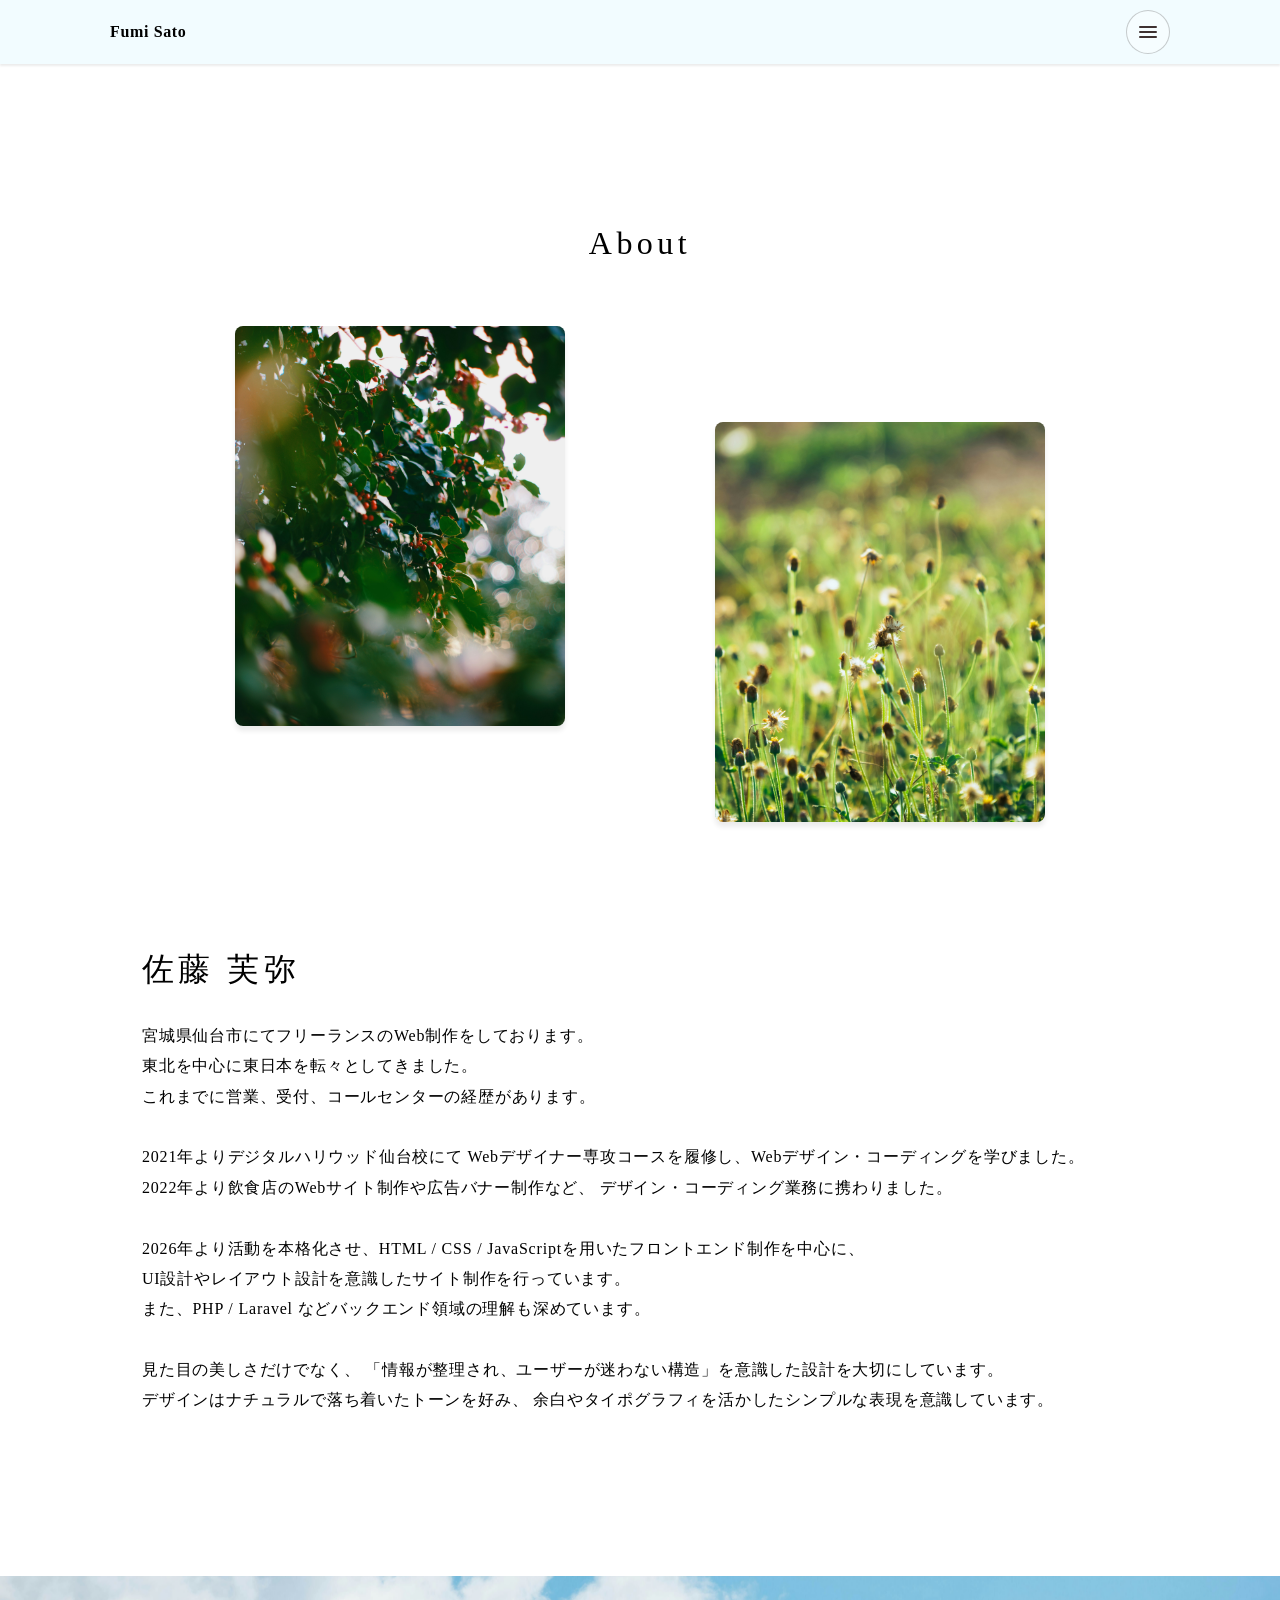
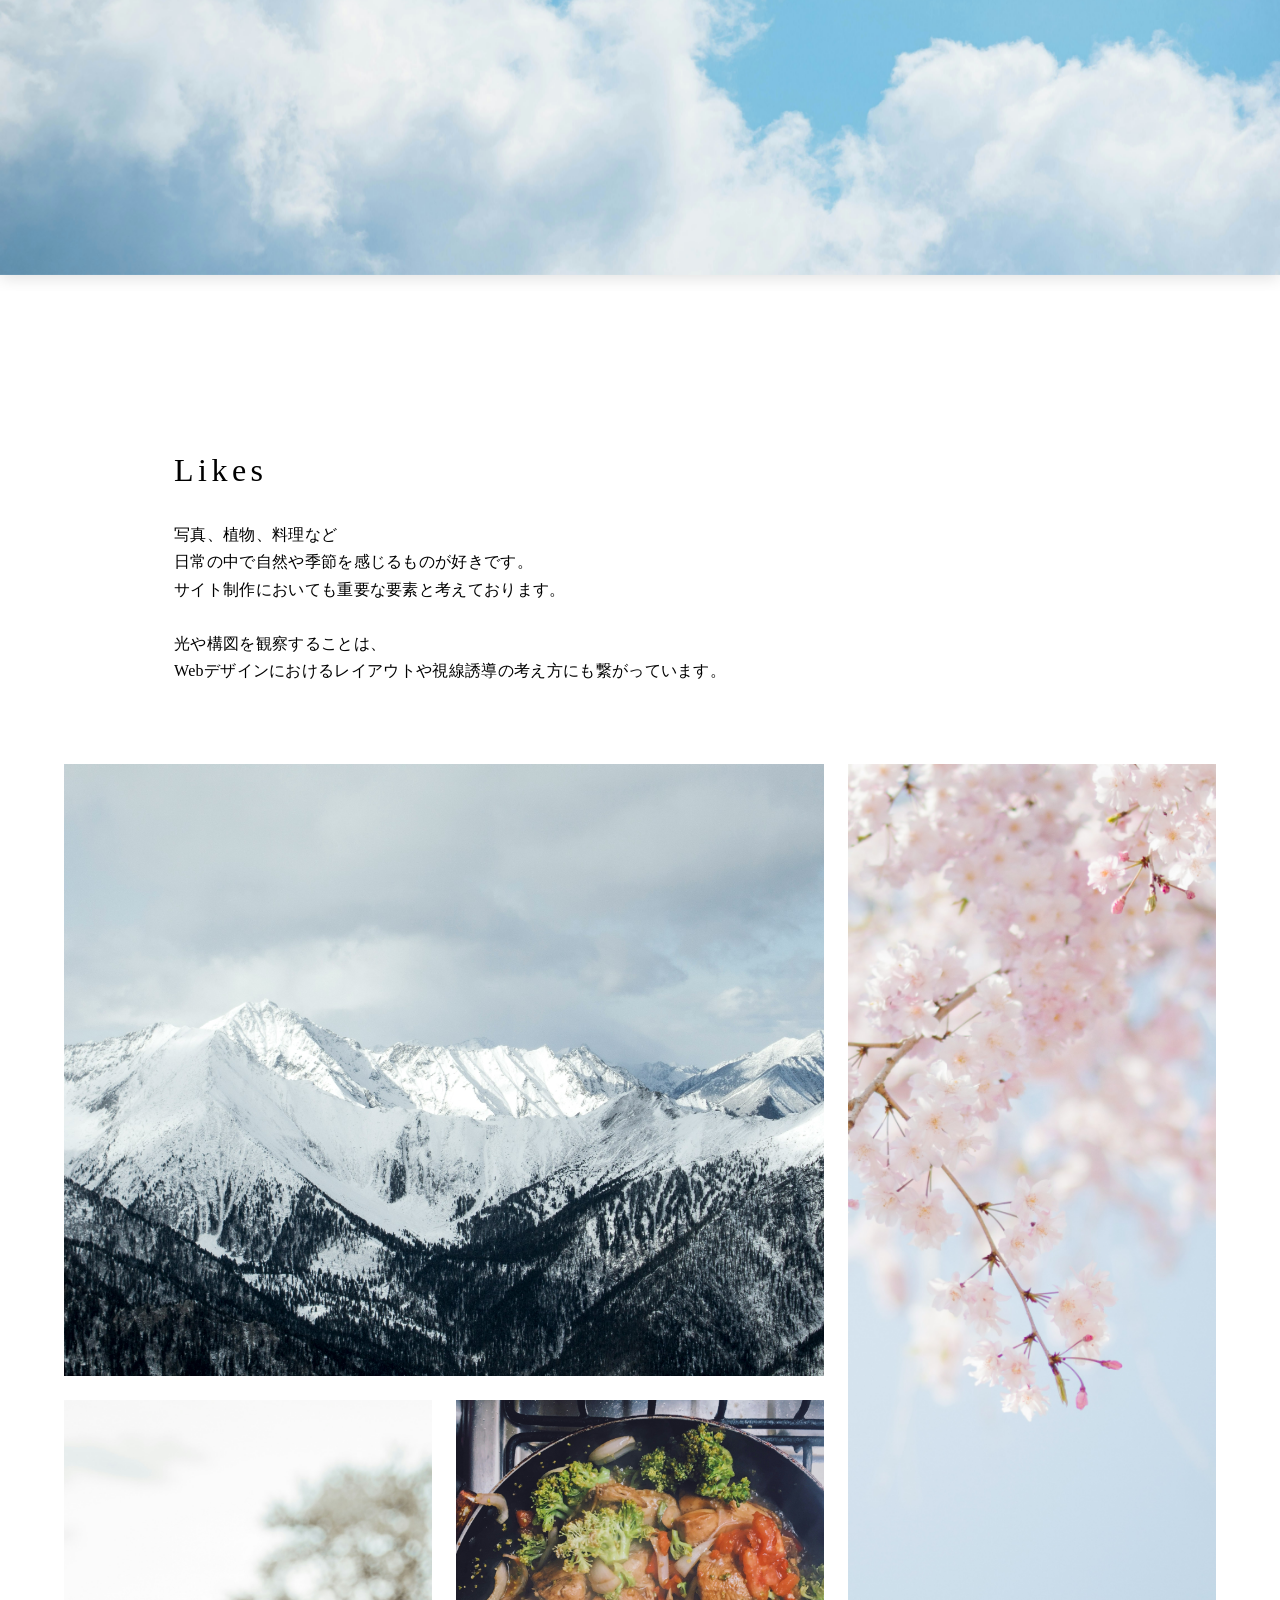
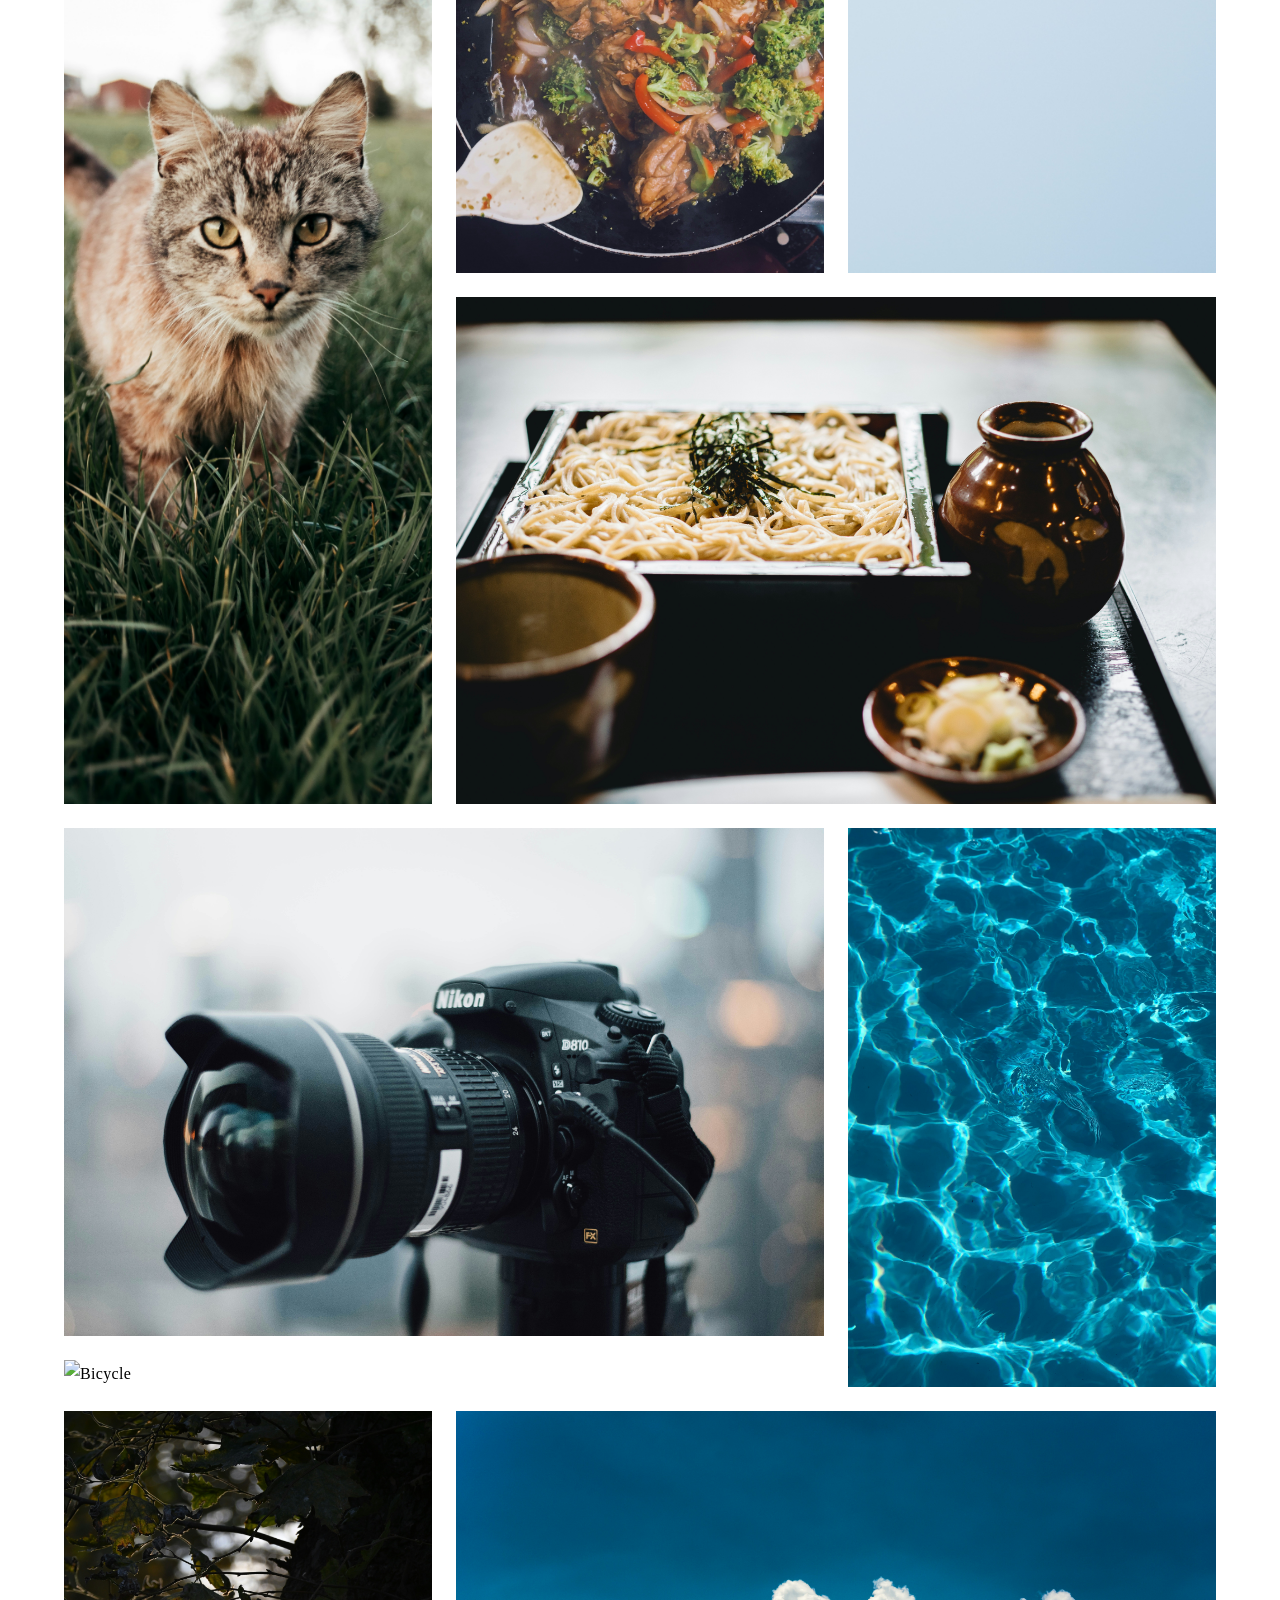
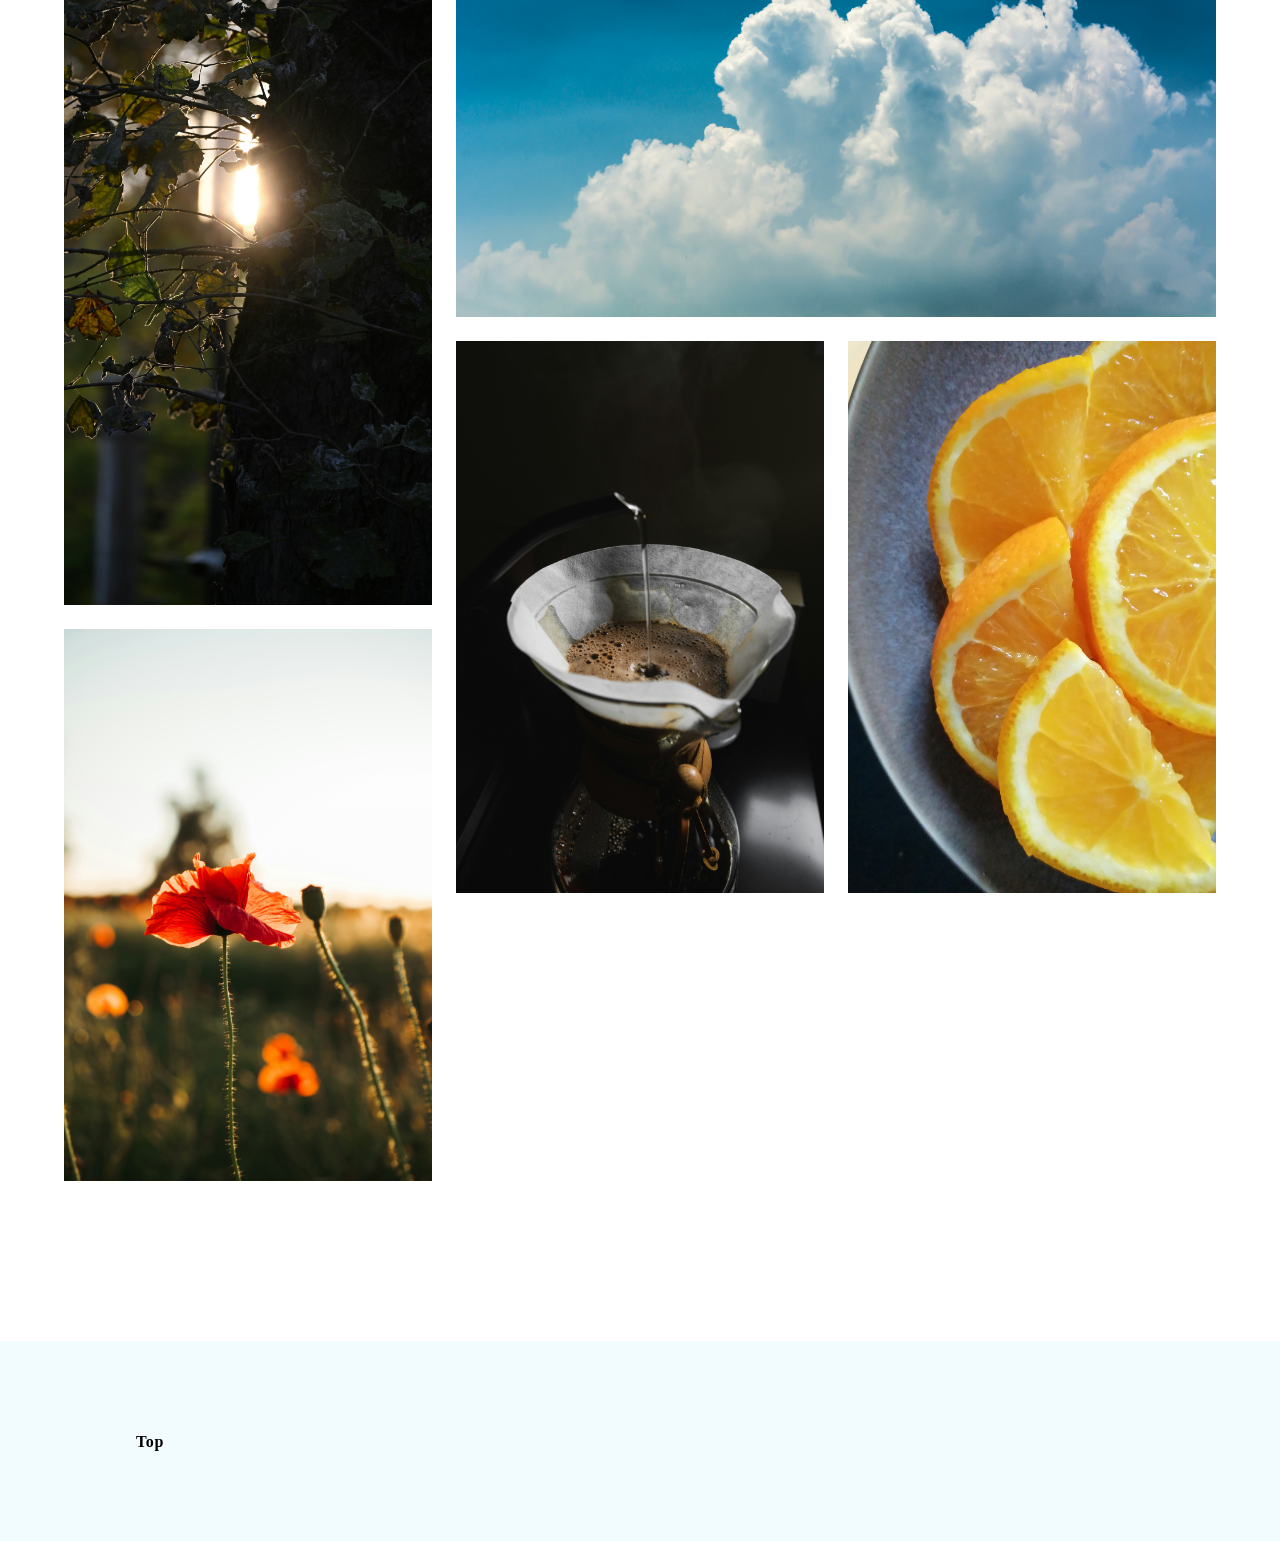
==== commit c3c55d8e: "20260405_docs_add-readme" ====
--- a/about.html
+++ b/about.html
@@ -5,17 +5,20 @@
     <meta name="viewport" content="width=device-width, initial-scale=1" />
 
     <!-- OG -->
-    <meta property="og:title" content="Fumi Sato | Portfolio" />
+    <meta property="og:title" content="Fumi Sato Portfolio | Web制作" />
     <meta
       property="og:description"
       content="宮城県仙台市でフロントエンドを中心にWeb制作を行っています。HTML・CSS・JavaScriptによるサイト制作を承ります"
     />
     <meta property="og:type" content="website" />
-    <meta property="og:image" content="https://example.com/img/ogp.jpg" />
-    <meta property="og:url" content="https://example.com/" />
+    <meta
+      property="og:image"
+      content="https://https://fumi-sato.com/img/ogp.jpg"
+    />
+    <meta property="og:url" content="https://https://fumi-sato.com/" />
     <meta property="og:site_name" content="Fumi Sato Portfolio" />
     <meta property="og:locale" content="ja_JP" />
-
+    <link rel="canonical" href="https://fumi-sato.com/" />
     <meta name="robots" content="index,follow" />
     <meta name="format-detection" content="telephone=no,address=no,email=no" />
     <meta http-equiv="X-UA-Compatible" content="IE=edge" />
--- a/shared/common.css
+++ b/shared/common.css
@@ -105,7 +105,7 @@
 .container {
   width: min(100% - (var(--gutter) * 2), var(--container));
   margin-inline: auto;
-  padding: 0 var(--space-2);
+  padding-inline: var(--gutter);
 }
 
 [class$="__title"] {
@@ -142,143 +142,34 @@
   scroll-margin-top: var(--space-7);
 }
 
-/* ==================================
-  Breakpoints
-  Desktop First: 1024px / 768px
-================================== */
-/* --- タブレット: ～768px --- */
+/* ====== タブレット: ～768px ====== */
 @media (max-width: 768px) {
-  a {
-    color: inherit;
-    text-decoration: none;
-    text-underline-offset: 0.2em;
-    transition: opacity 0.3s ease;
-  }
-
-  a:hover {
-    opacity: 0.7;
-  }
-
   :root {
     /* ------ Layout ------ */
     --container: 100%;
     --gutter: 16px;
-
-    /* ------ Color system ------ */
-    --color-text: #444;
-    --color-subtext: #666;
-    --color-category: rgb(103, 103, 103);
-    --color-bg: #ffffff;
-    --color-footer: rgba(176, 235, 255, 0.166);
-    --color-bg-shadow: rgba(0, 0, 0, 0.35);
-    --color-bg-soft: #f7f7f7;
-    --color-border: #2929293c;
-    --color-accent: #4a80f6;
-    --color-title: #f0f0f0;
-
-    /* ------ Typography ------ */
-    --fs-base: 16px;
-    --lh-base: 1.7;
-    --lh-tight: 1.2; /* 見出し用 */
-
-    /* Font  scale */
-    --fs-1: 12px;
-    --fs-2: 14px;
-    --fs-3: 16px;
-    --fs-4: 20px;
-    --fs-5: 24px;
-    --fs-6: 32px;
-    --fs-7: 40px;
-    --fs-8: 48px;
-
-    /* ------ Spacing scale ------ */
-    --space-1: 8px;
-    --space-2: 16px;
-    --space-3: 24px;
-    --space-4: 32px;
-    --space-5: 48px;
-    --space-6: 64px;
-    --space-7: 80px;
-    --space-8: 96px;
-    --space-9: 160px;
-
-    /* ------ Radius ------ */
-    --radius-sm: 8px;
-    --radius-md: 12px;
-    --radius-lg: 24px;
-    --radius-xl: 32px;
-
-    /* ------ Shadow ----- */
-    --shadow-sm: 0 2px 2px rgba(0, 0, 0, 0.08);
-    --shadow-md: 0 5px 5px rgba(0, 0, 0, 0.08);
-    --shadow-lg: 0 4px 16px rgba(0, 0, 0, 0.12);
-    --shadow-xl: 0 5px 20px rgba(0, 0, 0, 0.24);
-    /* ------ Z index ------ */
-    --z-header: 50;
-    --z-overlay: 80;
-    --z-drawer: 90;
-    --z-modal: 100;
-
-    /* ------ Animation ------ */
-    --drawer-w: min(78vw, 360px);
-    --dur: 240ms; /* アニメーション時間（240ms） */
-    --ease: cubic-bezier(0.2, 0.8, 0.2, 1);
-
-    /* --- guide line --- */
-    --guide-line: none;
-    --guide-bg: none;
-    /* --guide-line: rgb(54, 94, 180);
-  --guide-bg: rgb(172, 240, 255); */
-    /* border: solid 1px var(--guide-color); */
-  }
-
-  html {
-    font-size: var(--fs-base);
-    caret-color: transparent;
-  }
-
-  body {
-    line-height: var(--lh-base);
-    letter-spacing: 0.02em;
-    -webkit-font-smoothing: antialiased;
-  }
-
-  section {
-    margin-bottom: var(--space-8);
-  }
-
+    --fs-base: 15px;
+  }
   .container {
     margin-inline: auto;
-    width: min(100% - (var(--gutter) * 2), var(--container));
     padding: 0;
   }
-
-  h1,
-  h2,
-  h3,
-  h4 {
-    line-height: var(--lh-tight);
-    margin: 0;
-  }
-
-  p {
-    margin: 0;
-    letter-spacing: 0.05em;
-  }
-
-  img {
-    box-shadow: var(--shadow-lg);
-  }
-
-  * {
-    box-sizing: border-box;
-  }
-
-  #works,
-  #tools,
-  #contact {
-    scroll-margin-top: var(--space-7);
-  }
+}
+/* ====== モバイル横: ～480px ====== */
+@media (max-width: 480px) {
+  :root {
+    --gutter: 12px;
+    --fs-base: 14px;
+  }
+  [class$="__title"] {
+    font-size: var(--fs-5);
+    letter-spacing: 0.1em;
+    margin-bottom: var(--space-4);
+  }
+}
+
+/* ====== モバイル縦: ～360px ====== */
+@media (max-width: 360px) {
 }
 
 /* ==================================
@@ -504,6 +395,8 @@
   position: relative;
   background: var(--color-footer);
   top: var(--space-9);
+  margin: 0 auto;
+  padding: 0 var(--space-8);
 }
 .footer__inner {
   display: flex;
@@ -515,10 +408,12 @@
   font-weight: 600;
   letter-spacing: 0.04em;
 }
+/* ====== タブレット: ～768px ====== */
 @media (max-width: 768px) {
+}
+/* ====== モバイル横: ～480px ====== */
+@media (max-width: 480px) {
   #footer {
-    margin: 0 auto;
-    min-width: 300px;
-    padding: 0 var(--space-8);
-  }
-}
+    padding: 0 var(--space-4);
+  }
+}
--- a/shared/style.css
+++ b/shared/style.css
@@ -26,11 +26,11 @@
 
 .hero__name {
   position: absolute;
-  mix-blend-mode: soft-light;
   top: 50%;
   left: 15%;
   transform: translate(-50%, -50%);
   text-shadow: var(--shadow-wh);
+  z-index: 3;
 }
 
 /* ====== タブレット: ～768px ====== */
@@ -315,6 +315,7 @@
   .works__gallery {
     margin: 0 auto;
     margin-left: 0;
+    gap: var(--space-8);
   }
   .works__card li {
     padding: 4px;
@@ -417,7 +418,7 @@
     flex-direction: column;
     gap: var(--space-3);
     margin: 0 auto;
-    padding: var(--space-3);
+    padding: var(--space-5);
   }
   .tools__item ul {
     padding-left: var(--space-1);
--- a/shared/work.css
+++ b/shared/work.css
@@ -25,7 +25,7 @@
   display: block;
   margin-inline: auto;
   box-shadow: none;
-  max-height: 480px;
+  min-width: 500px;
   border-radius: var(--radius-md);
 }
 .work__left h2 {
@@ -74,12 +74,58 @@
 /* ======= tablet/sp境界 =======*/
 @media (max-width: 768px) {
   #work {
+    position: relative;
+    overflow: hidden;
+    margin-bottom: var(--space-4);
+  }
+  .work__title {
+    margin-bottom: var(--space-1);
+  }
+  .work__wrapper {
+    align-items: center;
+    gap: var(--space-4);
+  }
+  .work__left img {
+    min-width: 370px;
+  }
+
+  .work__right dl {
+    grid-template-columns: 160px 1fr;
+  }
+  .work__right dt,
+  .work__right dd {
+    padding: var(--space-2) 0;
+  }
+}
+
+/* ====== モバイル横: ～480px ====== */
+@media (max-width: 480px) {
+  .work__wrapper {
+    flex-direction: column;
+  }
+  .work__right {
+    min-width: 0cap;
+  }
+  .work__right dt,
+  .work__right dd {
+    padding: var(--space-2) var(--space-4);
+  }
+}
+
+/* ======= tablet/sp境界 =======*/
+/* @media (max-width: 768px) {
+  #work {
     margin-bottom: var(--space-4);
   }
   .work__title {
     padding: 0 var(--space-4);
   }
-  /* --- overview --- */
+
+  .work__left img {
+            min-width: inherit;
+    max-height: 400px;
+    } */
+/* --- overview ---
   .work__wrapper {
     gap: var(--space-3);
   }
@@ -98,7 +144,18 @@
   .work__right span {
     display: none;
   }
-}
+
+  .work__wrapper {
+    flex-direction: column;
+    justify-content: flex-start;
+    gap: var(--space-4);
+  }
+
+  .work__left img {
+    height: auto;
+    max-height: none;
+  }
+} */
 /* ==================================
 work --comment
 ================================== */
@@ -137,10 +194,24 @@
     margin-bottom: var(--space-9);
   }
   .comment__wrapper {
-    padding: 0 var(--space-8);
-  }
+    padding: 0 var(--space-2);
+  }
+  .comment__list li {
+    margin-left: 0;
+  }
+}
+
+/* ====== モバイル横: ～480px ====== */
+@media (max-width: 480px) {
   .comment__list {
-    font-size: var(--fs-1);
+    display: grid;
+    gap: 4px 8px;
+    grid-template-columns: repeat(3, minmax(0, 1fr));
+    padding: 0;
+    justify-items: center;
+  }
+  .comment__wrapper h3 {
+    font-size: var(--fs-4);
   }
 }
 
@@ -180,9 +251,6 @@
 }
 /* ======= tablet/sp境界 =======*/
 @media (max-width: 768px) {
-  .comment__wrapper {
-    padding: 0 var(--space-4);
-  }
 }
 /* ==================================
 work --story
@@ -208,7 +276,15 @@
 /* ======= tablet/sp境界 =======*/
 @media (max-width: 768px) {
   #story {
-    padding: 0 var(--space-4);
+    padding: 0 var(--space-2);
+  }
+  .story__item {
+    flex-direction: column;
+  }
+  .story__item h4 {
+    font-size: var(--fs-4);
+    margin-bottom: var(--space-2);
+    padding-left: var(--space-1);
   }
 }
 /* ==================================
@@ -236,10 +312,17 @@
 /* ======= tablet/sp境界 =======*/
 @media (max-width: 768px) {
   #user {
-    padding: 0 var(--space-4);
-  }
-}
-
+    padding: 0 var(--space-2);
+  }
+  .user__item {
+    flex-direction: column;
+  }
+  .user__item h4 {
+    font-size: var(--fs-4);
+    margin-bottom: var(--space-2);
+    padding-left: var(--space-1);
+  }
+}
 /* ==================================
 work --wire
 ================================== */
@@ -275,6 +358,9 @@
 @media (max-width: 768px) {
   .wire__title {
     padding: 0 var(--space-4);
+  }
+  .wire__list {
+    padding: 0;
   }
 }
 /* ==================================
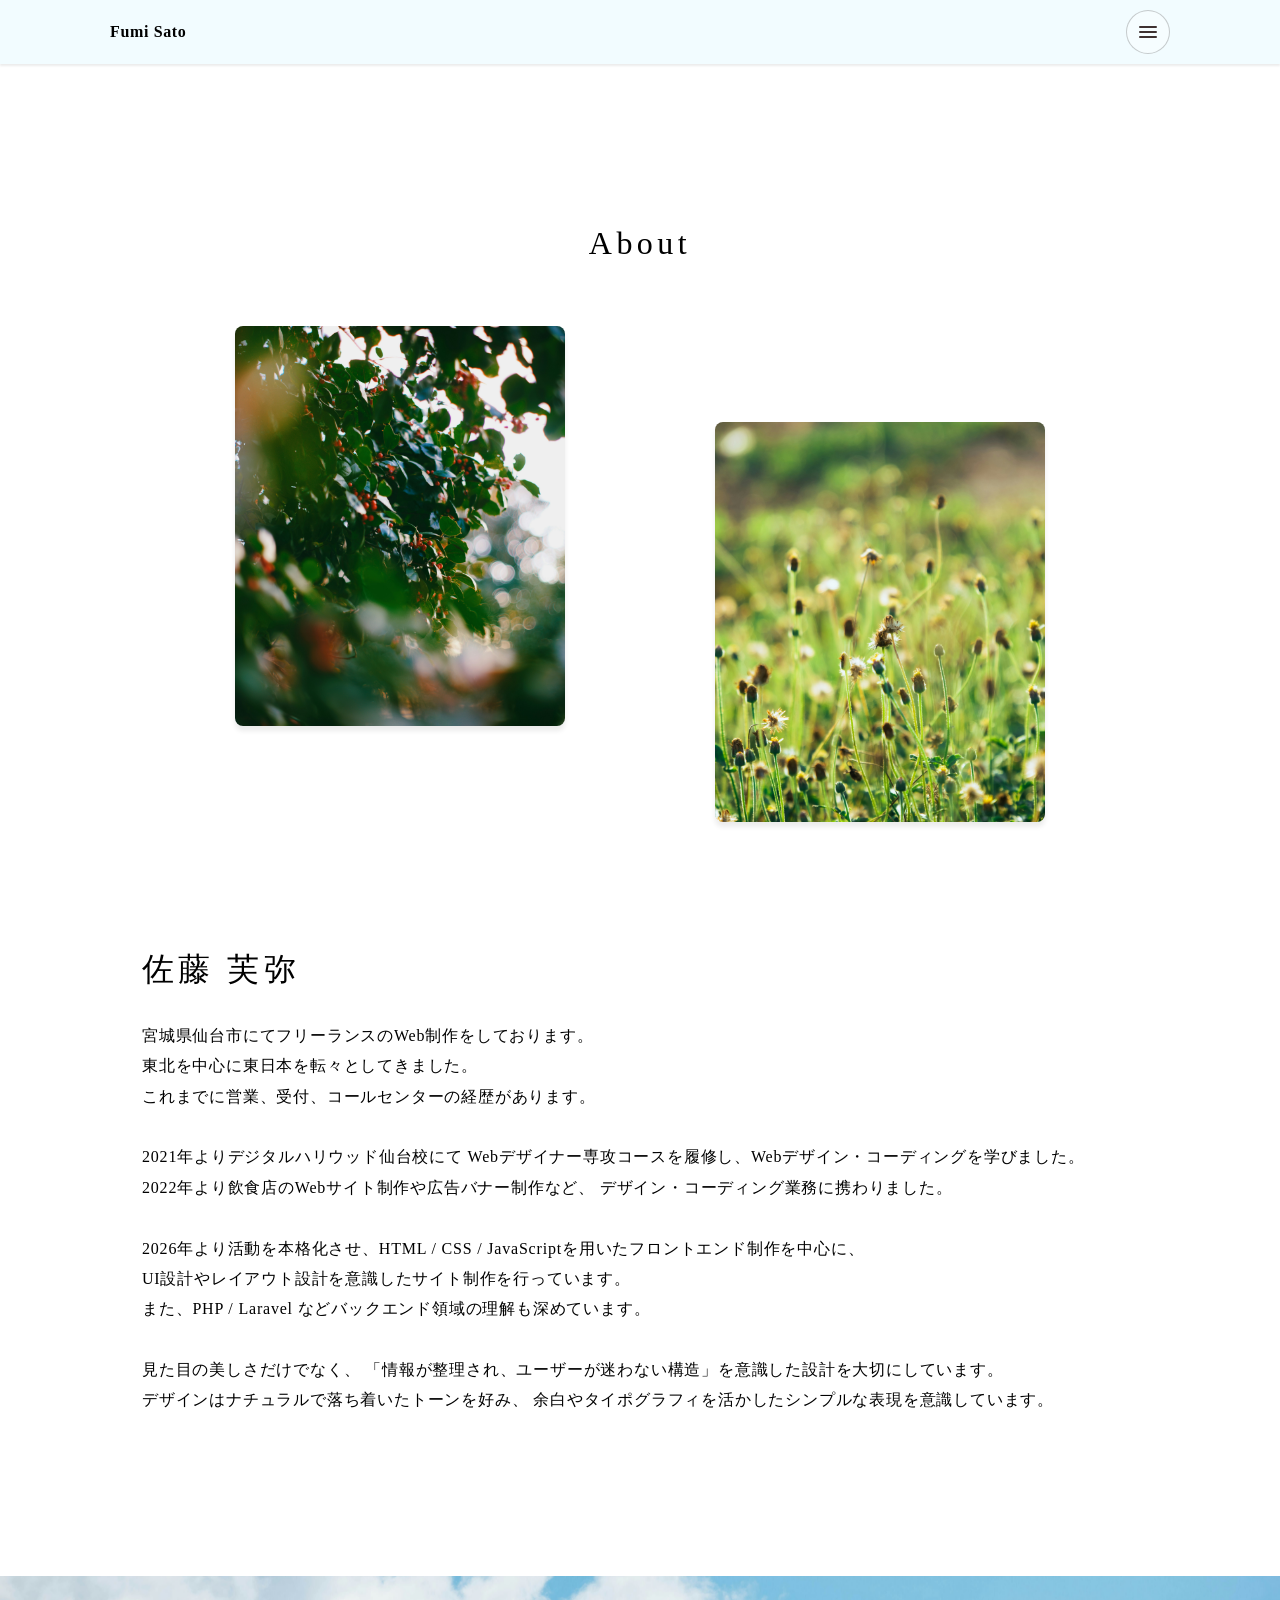
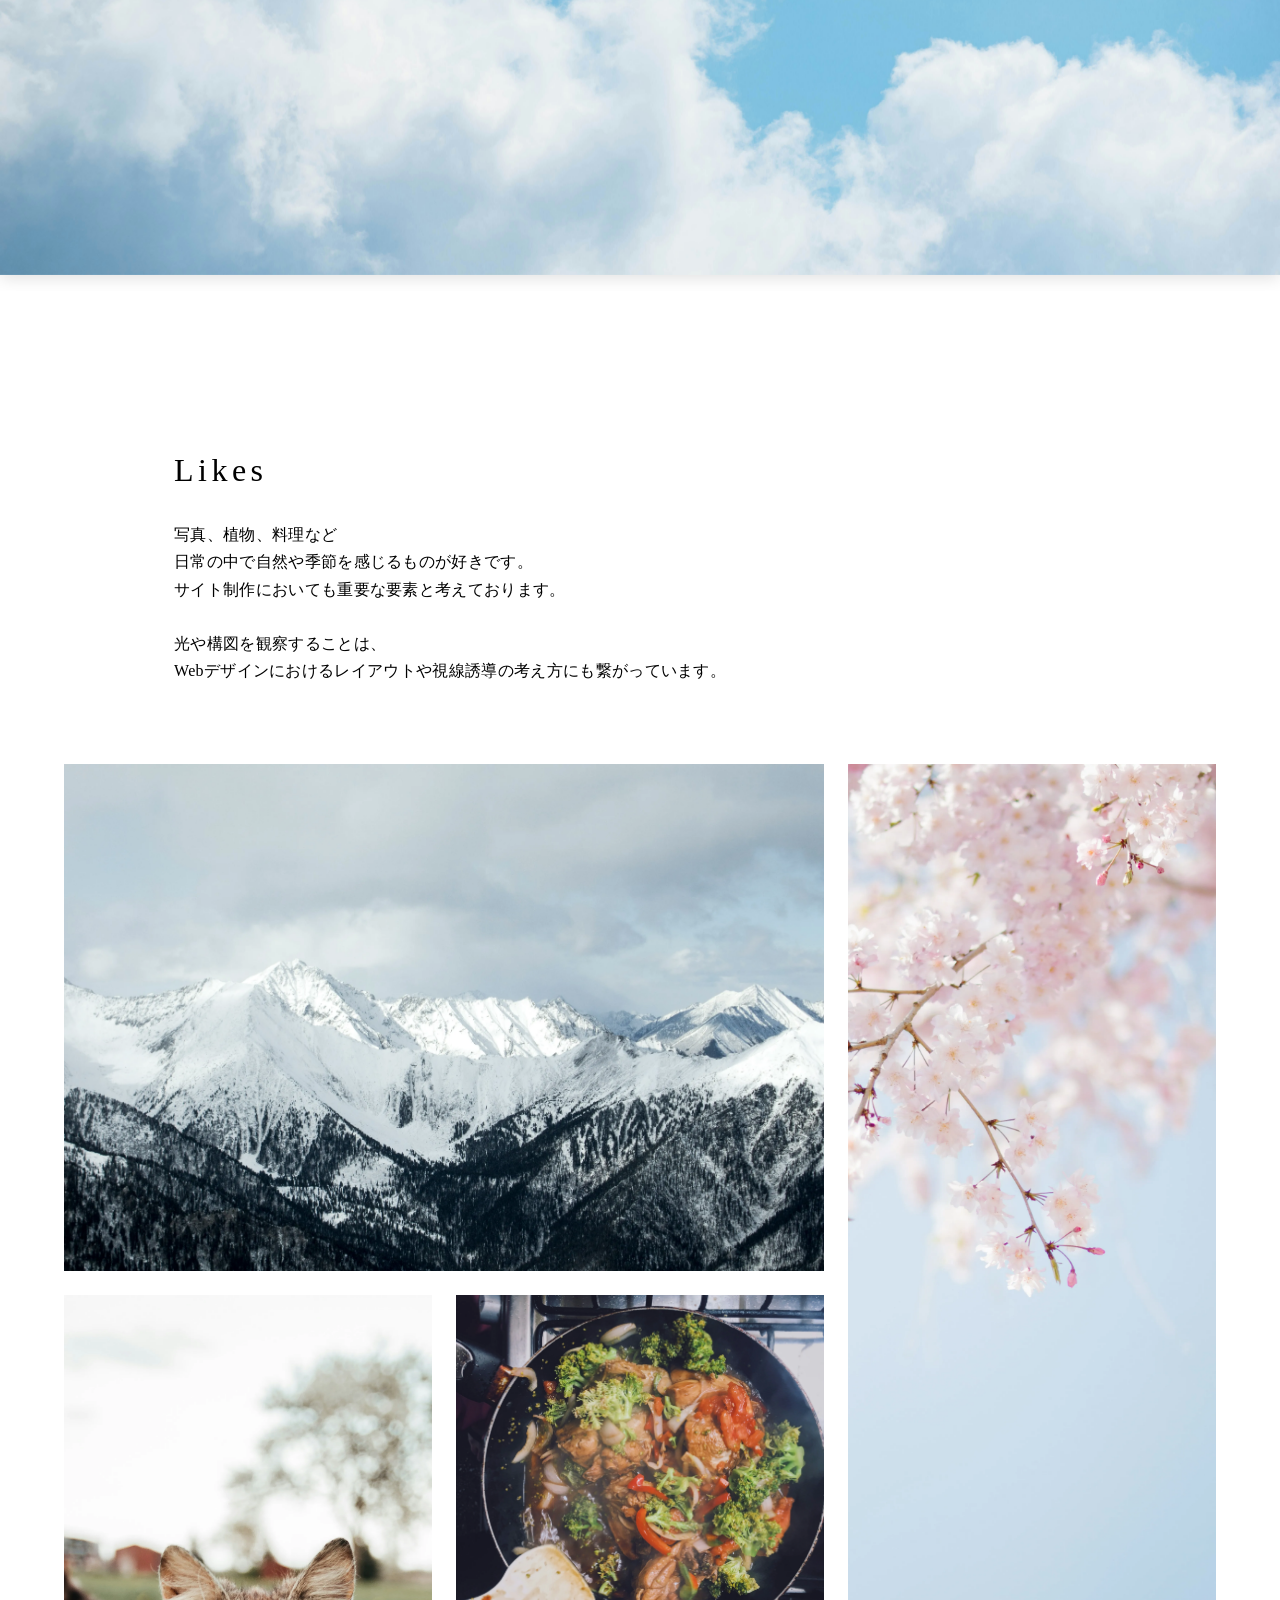
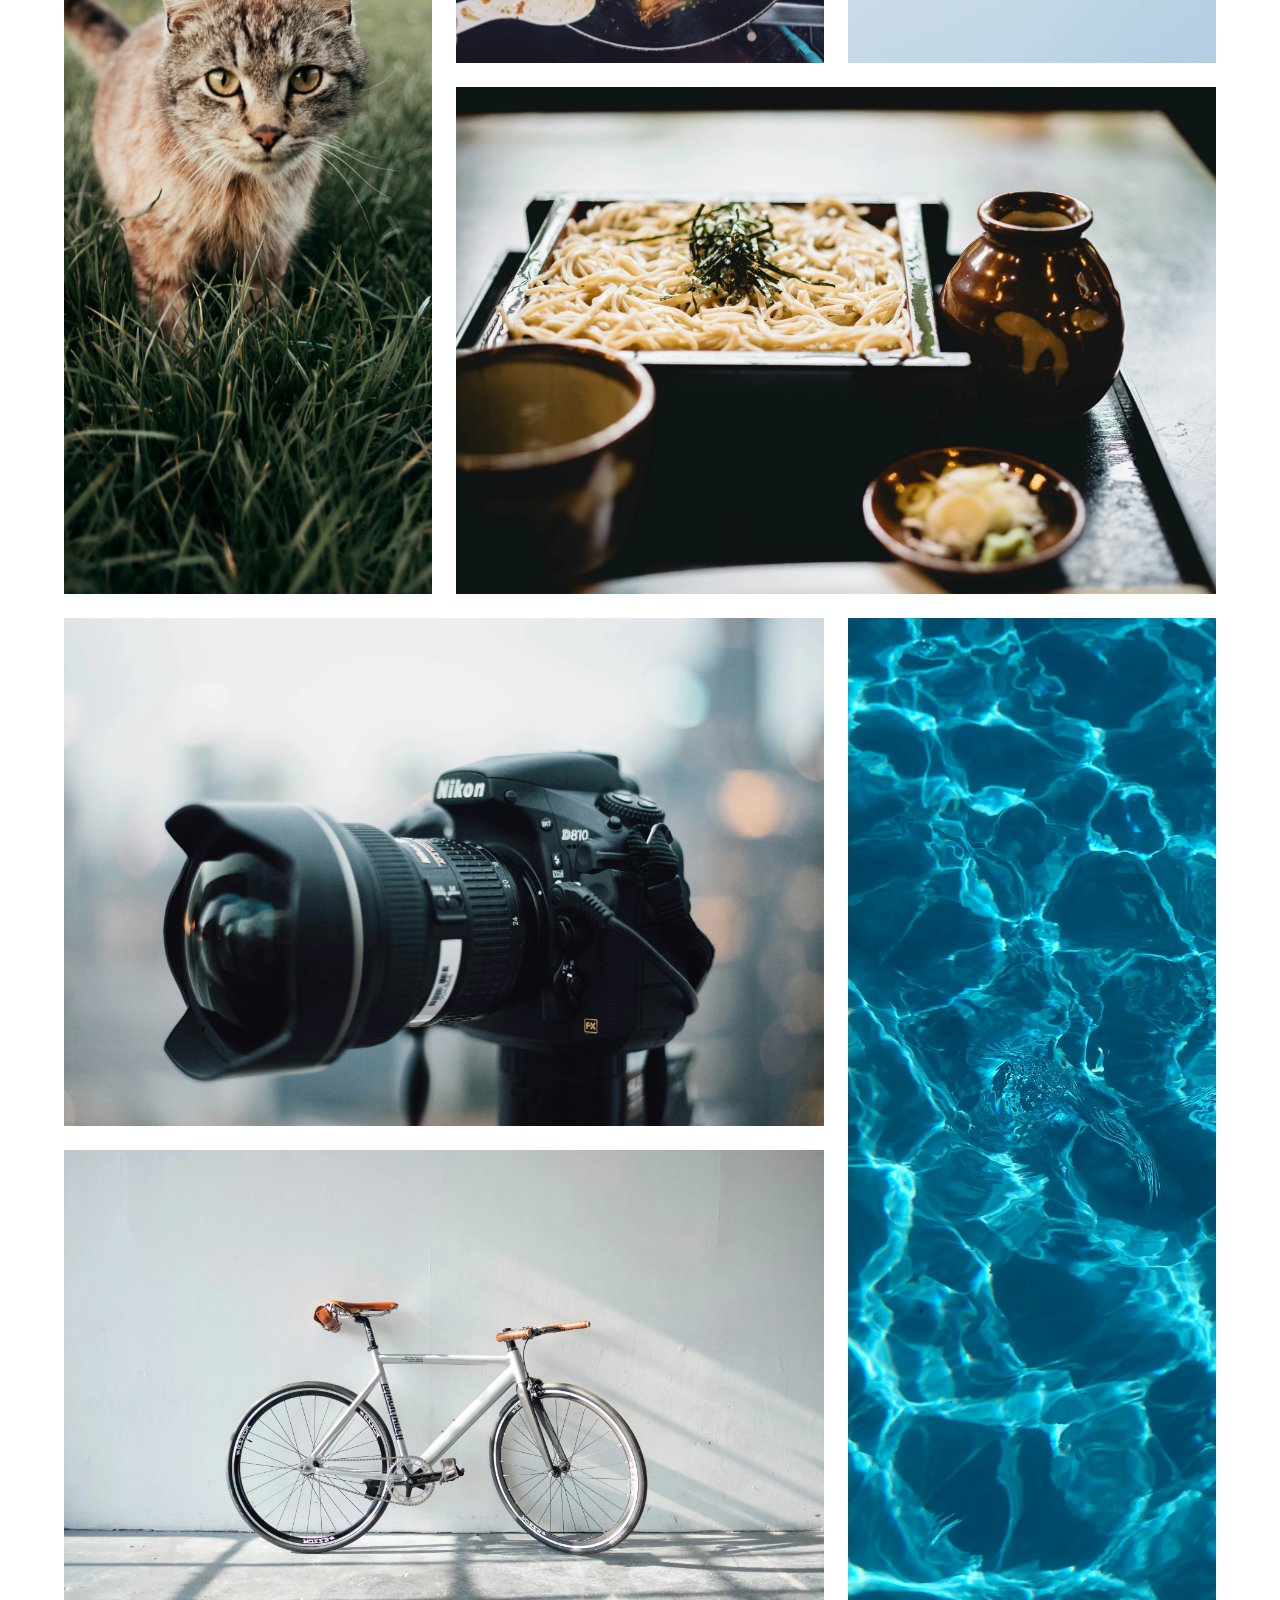
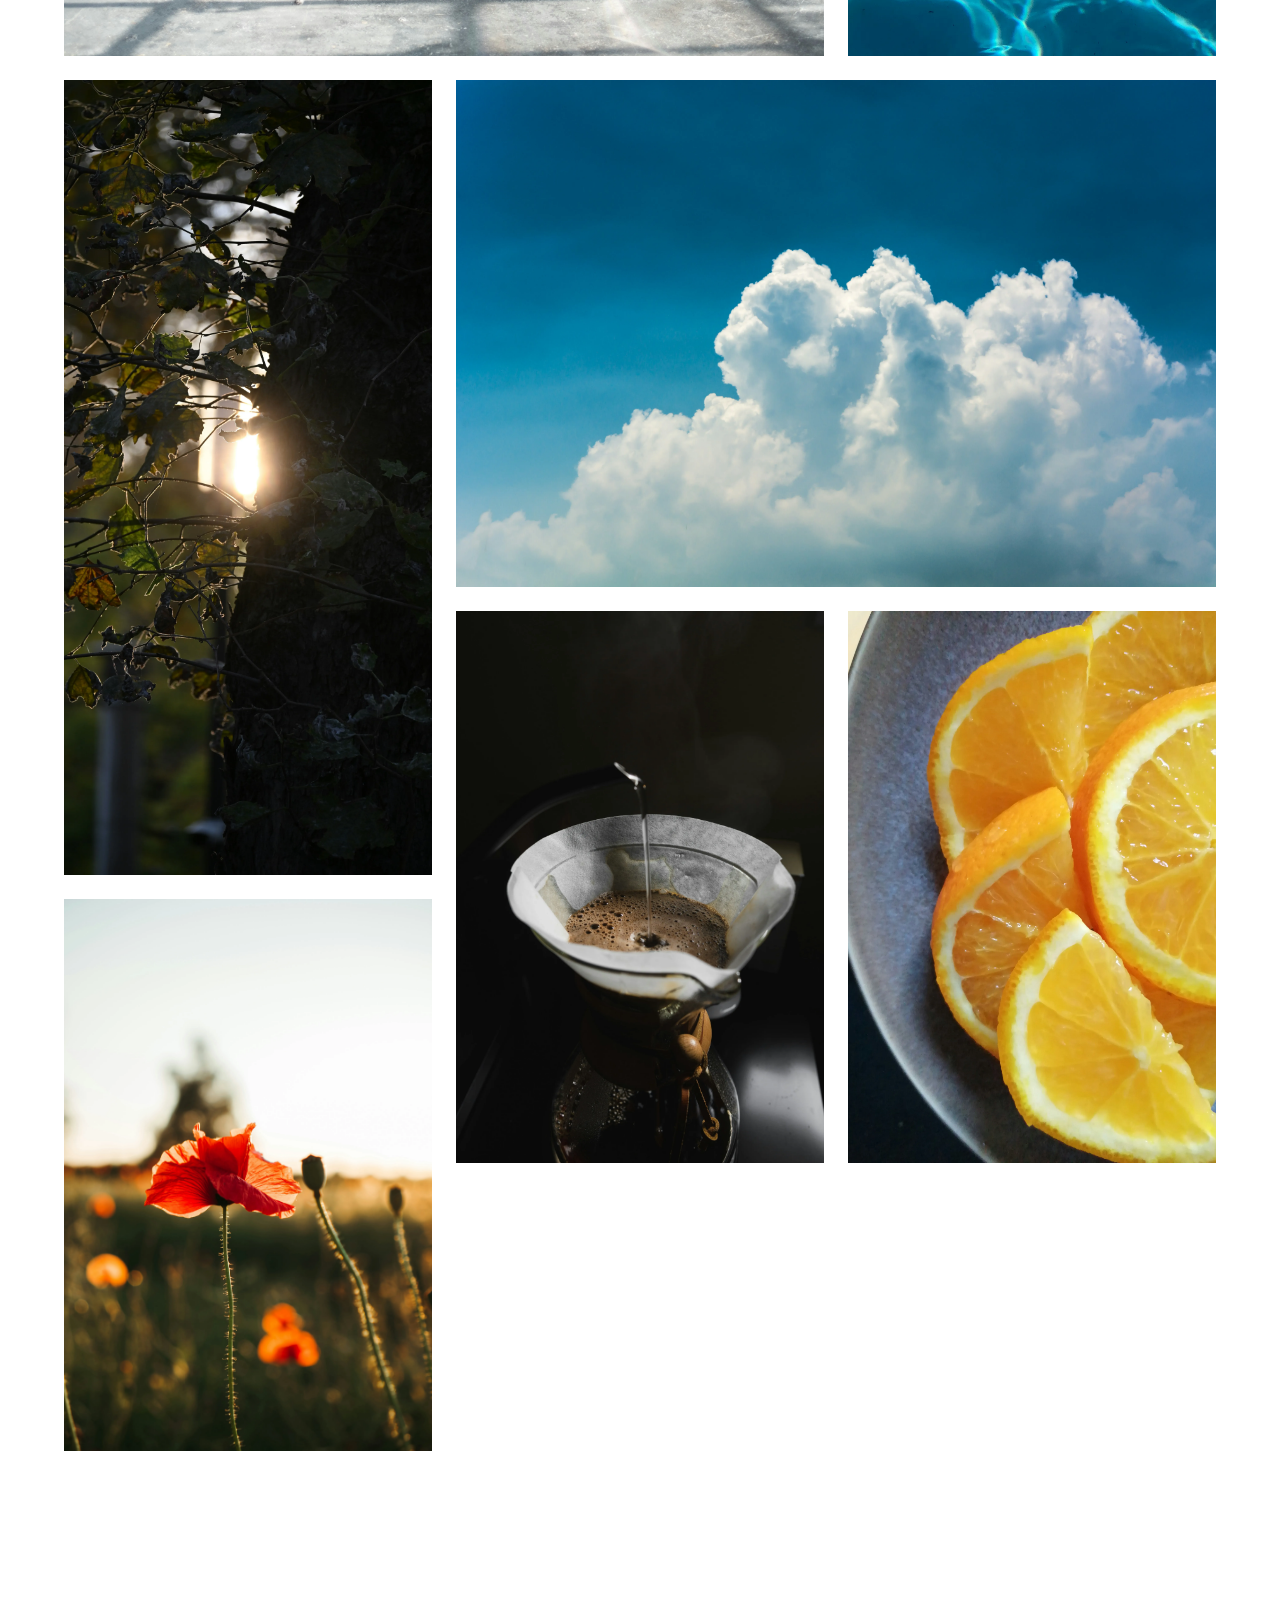
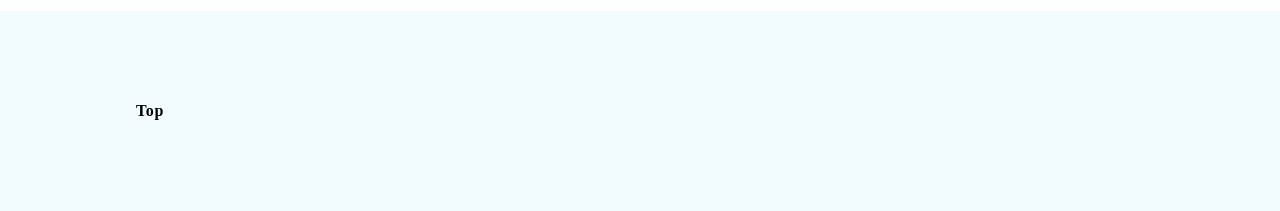
==== commit 61fa4ef1: "20260525_refactor_tools-update" ====
--- a/about.html
+++ b/about.html
@@ -1,6 +1,20 @@
 <!DOCTYPE html>
 <html>
   <head prefix="og: http://ogp.me">
+    <!-- Google tag (gtag.js) -->
+    <script
+      async
+      src="https://www.googletagmanager.com/gtag/js?id=G-WM855E2CB6"
+    ></script>
+    <script>
+      window.dataLayer = window.dataLayer || [];
+      function gtag() {
+        dataLayer.push(arguments);
+      }
+      gtag("js", new Date());
+
+      gtag("config", "G-WM855E2CB6");
+    </script>
     <meta charset="UTF-8" />
     <meta name="viewport" content="width=device-width, initial-scale=1" />
 
@@ -11,11 +25,8 @@
       content="宮城県仙台市でフロントエンドを中心にWeb制作を行っています。HTML・CSS・JavaScriptによるサイト制作を承ります"
     />
     <meta property="og:type" content="website" />
-    <meta
-      property="og:image"
-      content="https://https://fumi-sato.com/img/ogp.jpg"
-    />
-    <meta property="og:url" content="https://https://fumi-sato.com/" />
+    <meta property="og:image" content="https://fumi-sato.com/img/ogp.jpg" />
+    <meta property="og:url" content="https://fumi-sato.com/" />
     <meta property="og:site_name" content="Fumi Sato Portfolio" />
     <meta property="og:locale" content="ja_JP" />
     <link rel="canonical" href="https://fumi-sato.com/" />
@@ -149,87 +160,87 @@
         </div>
         <div class="about__list" data-animate="fade">
           <div class="about__item landscape">
-            <img src="/img/like_6.jpg" alt="SnowMountain" />
+            <img src="/img/like_6.webp" alt="SnowMountain" />
             <div>
               <p class="about__overlay">Snow Mountain</p>
             </div>
           </div>
           <div class="about__item portrait">
-            <img src="/img/like_13.jpg" alt="Sakura" />
+            <img src="/img/like_13.webp" alt="Sakura" />
             <div class="about__overlay">
               <p>Sakura</p>
             </div>
             <div class="about__item portrait">
-              <img src="/img/like_11.jpg" alt="Salad" />
+              <img src="/img/like_11.webp" alt="Salad" />
               <div>
                 <p class="about__overlay">Salad</p>
               </div>
             </div>
           </div>
           <div class="about__item portrait">
-            <img src="/img/like_15.jpg" alt="Cat" />
+            <img src="/img/like_15.webp" alt="Cat" />
             <div>
               <p class="about__overlay">Cat</p>
             </div>
           </div>
           <div class="about__item landscape">
-            <img src="/img/like_10.jpg" alt="Soba" />
+            <img src="/img/like_10.webp" alt="Soba" />
             <div>
               <p class="about__overlay">Soba</p>
             </div>
           </div>
           <div class="about__item landscape">
-            <img src="/img/like_4.jpg" alt="Camera" />
+            <img src="/img/like_4.webp" alt="Camera" />
             <div>
               <p class="about__overlay">Camera</p>
             </div>
           </div>
 
           <div class="about__item landscape">
-            <img src="/img/like_5.jpg" alt="Bicycle" />
+            <img src="/img/like_5.webp" alt="Bicycle" />
             <div>
               <p class="about__overlay">Bicycle</p>
             </div>
           </div>
 
           <div class="about__item portrait">
-            <img src="/img/like_1.jpg" alt="WaterSurface" />
+            <img src="/img/like_1.webp" alt="WaterSurface" />
             <div>
               <p class="about__overlay">Water Surface</p>
             </div>
           </div>
           <div class="about__item large">
-            <img src="/img/like_7.jpg" alt="SunLight" />
+            <img src="/img/like_7.webp" alt="SunLight" />
             <div>
               <p class="about__overlay">Sun Light</p>
             </div>
           </div>
           <div class="about__item landscape">
-            <img src="/img/like_17.jpg" alt="Sky" />
+            <img src="/img/like_17.webp" alt="Sky" />
             <div>
               <p class="about__overlay">Sky</p>
             </div>
           </div>
           <div class="about__item portrait">
-            <img src="/img/like_3.jpg" alt="Coffee" />
+            <img src="/img/like_3.webp" alt="Coffee" />
             <div>
               <p class="about__overlay">Coffee</p>
             </div>
           </div>
           <div class="about__item portrait">
-            <img src="/img/like_12.jpg" alt="Orange" />
+            <img src="/img/like_12.webp" alt="Orange" />
             <div>
               <p class="about__overlay">Orange</p>
             </div>
           </div>
           <div class="about__item square">
-            <img src="/img/like_2.jpg" alt="Cooking" />
+            <img src="/img/like_2.webp" alt="Cooking" />
             <div>
               <p class="about__overlay">Cooking</p>
             </div>
           </div>
           <div class="about__item portrait">
-            <img src="/img/like_16.jpg" alt="Flower" />
+            <img src="/img/like_16.webp" alt="Flower" />
             <div>
               <p class="about__overlay">Flower</p>
             </div>
--- a/shared/style.css
+++ b/shared/style.css
@@ -197,24 +197,14 @@
   display: block;
   text-decoration: none;
   color: inherit;
-  font-size: var(--fs-2);
-  line-height: 1.6;
+  border-radius: 24px;
+  overflow: hidden;
 }
 .works__photo {
   width: 100%;
+  aspect-ratio: 520 / 300;
   overflow: hidden;
-  border-radius: var(--radius-lg);
-}
-.works__content img {
-  object-position: center;
-  object-fit: cover;
-  overflow: hidden;
-  margin: 0 auto;
-  box-shadow: var(--shadow-md);
-  border-radius: var(--radius-lg);
-  transition: transform 0.5s ease, opacity 0.4s ease;
-  aspect-ratio: 550 / 300;
-  width: 100%;
+  background: #f3efe8;
 }
 .works__photo img {
   width: 100%;
@@ -222,9 +212,8 @@
   display: block;
   object-fit: cover;
   object-position: center;
-  box-shadow: var(--shadow-md);
-  transition: transform 0.5s ease, opacity 0.4s ease;
-}
+}
+
 .works__content span {
   display: block;
   height: var(--space-4);
@@ -277,6 +266,7 @@
     position: inherit;
     display: contents;
   }
+
   .works__title {
     white-space: break-spaces;
   }
--- a/shared/work.css
+++ b/shared/work.css
@@ -23,10 +23,13 @@
 
 .work__left img {
   display: block;
+  width: 100%;
+  height: auto;
+  max-height: 500px;
   margin-inline: auto;
   box-shadow: none;
-  min-width: 500px;
   border-radius: var(--radius-md);
+  object-fit: cover;
 }
 .work__left h2 {
   text-align: center;
@@ -82,80 +85,37 @@
     margin-bottom: var(--space-1);
   }
   .work__wrapper {
+    flex-direction: column;
     align-items: center;
     gap: var(--space-4);
   }
-  .work__left img {
+  /* .work__left img {
     min-width: 370px;
-  }
+    min-width: 500px;
+  } */
 
   .work__right dl {
     grid-template-columns: 160px 1fr;
   }
-  .work__right dt,
+  /* .work__right dt,
   .work__right dd {
     padding: var(--space-2) 0;
-  }
+  } */
 }
 
 /* ====== モバイル横: ～480px ====== */
 @media (max-width: 480px) {
   .work__wrapper {
-    flex-direction: column;
   }
   .work__right {
     min-width: 0cap;
   }
-  .work__right dt,
+  /* .work__right dt,
   .work__right dd {
     padding: var(--space-2) var(--space-4);
-  }
-}
-
-/* ======= tablet/sp境界 =======*/
-/* @media (max-width: 768px) {
-  #work {
-    margin-bottom: var(--space-4);
-  }
-  .work__title {
-    padding: 0 var(--space-4);
-  }
-
-  .work__left img {
-            min-width: inherit;
-    max-height: 400px;
-    } */
-/* --- overview ---
-  .work__wrapper {
-    gap: var(--space-3);
-  }
-  .work__right {
-    min-width: 300px;
-    padding-right: var(--space-3);
-  }
-
-  .work__right dl {
-    grid-template-columns: 130px 1fr;
-  }
-  .work__right dt,
-  .work__right dd {
-    padding: var(--space-2) 0;
-  }
-  .work__right span {
-    display: none;
-  }
-
-  .work__wrapper {
-    flex-direction: column;
-    justify-content: flex-start;
-    gap: var(--space-4);
-  }
-
-  .work__left img {
-    height: auto;
-    max-height: none;
-  }
-} */
+  } */
+}
+
 /* ==================================
 work --comment
 ================================== */
